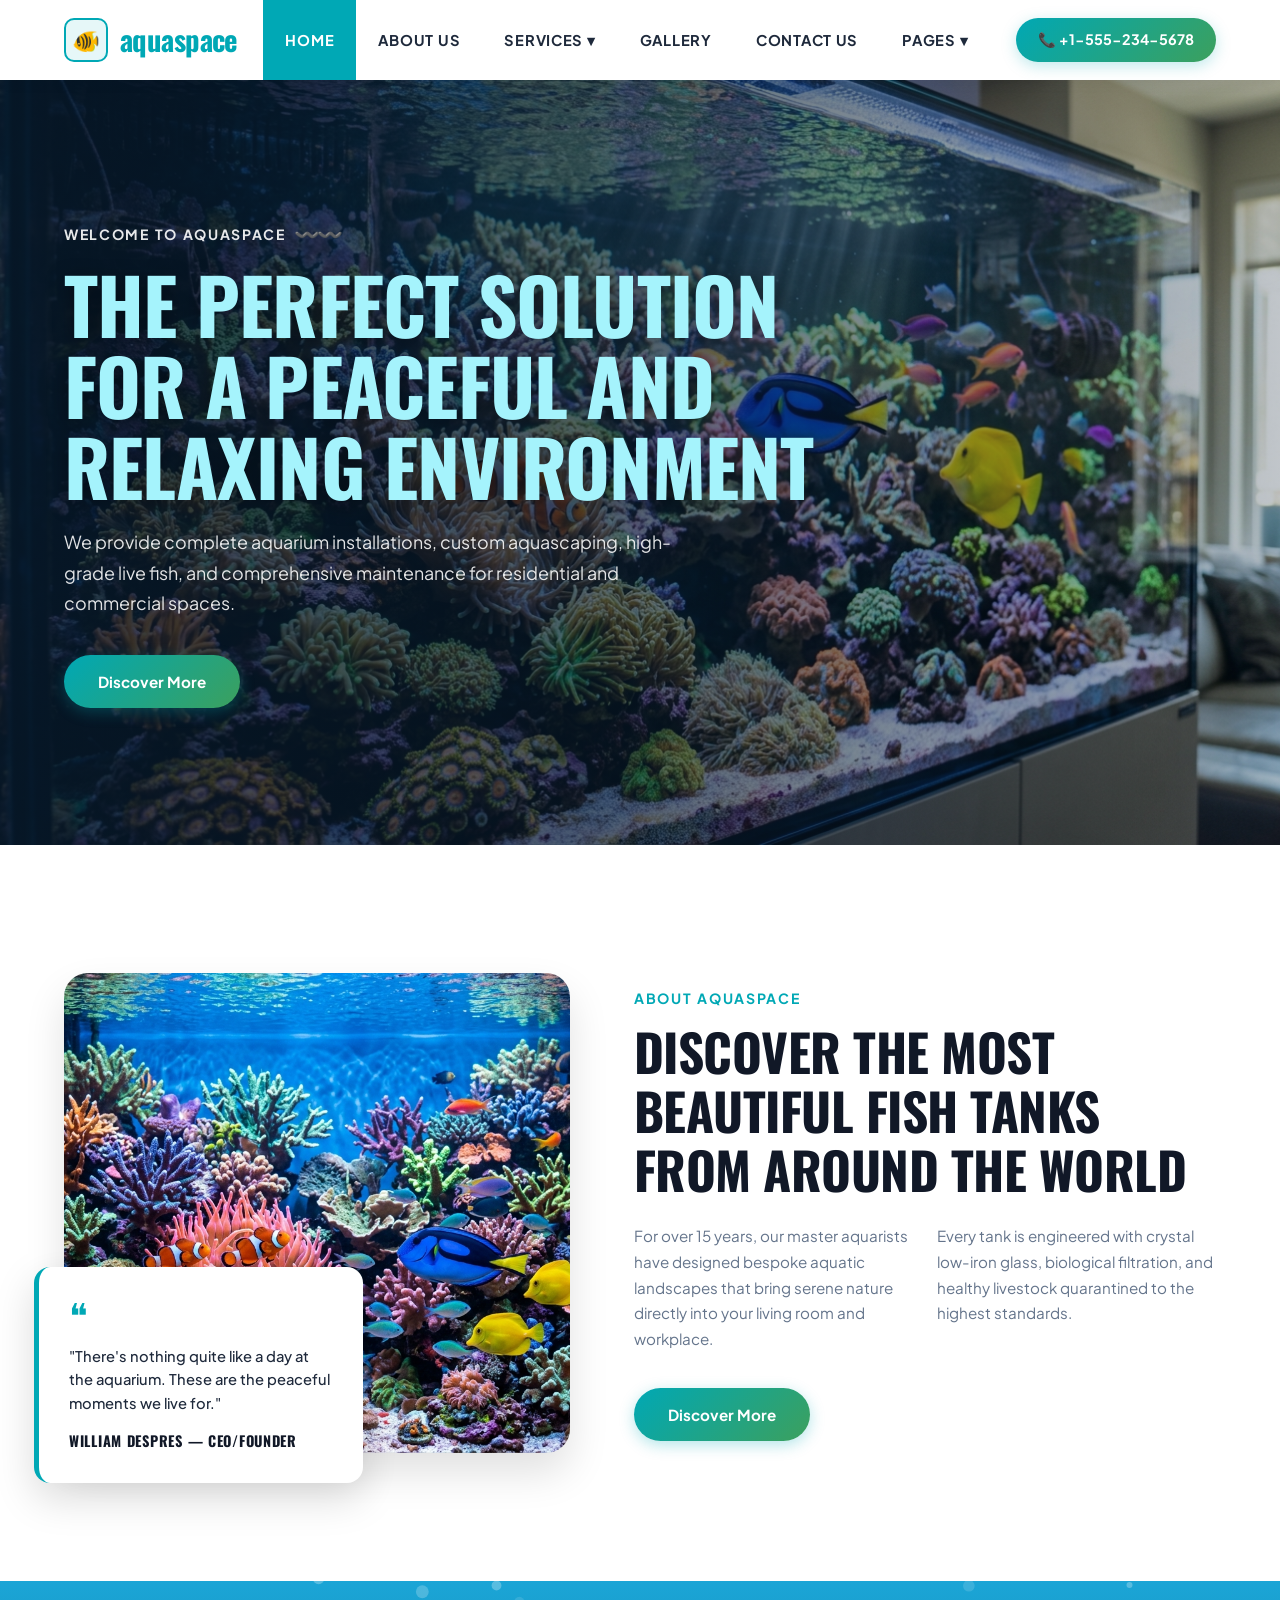
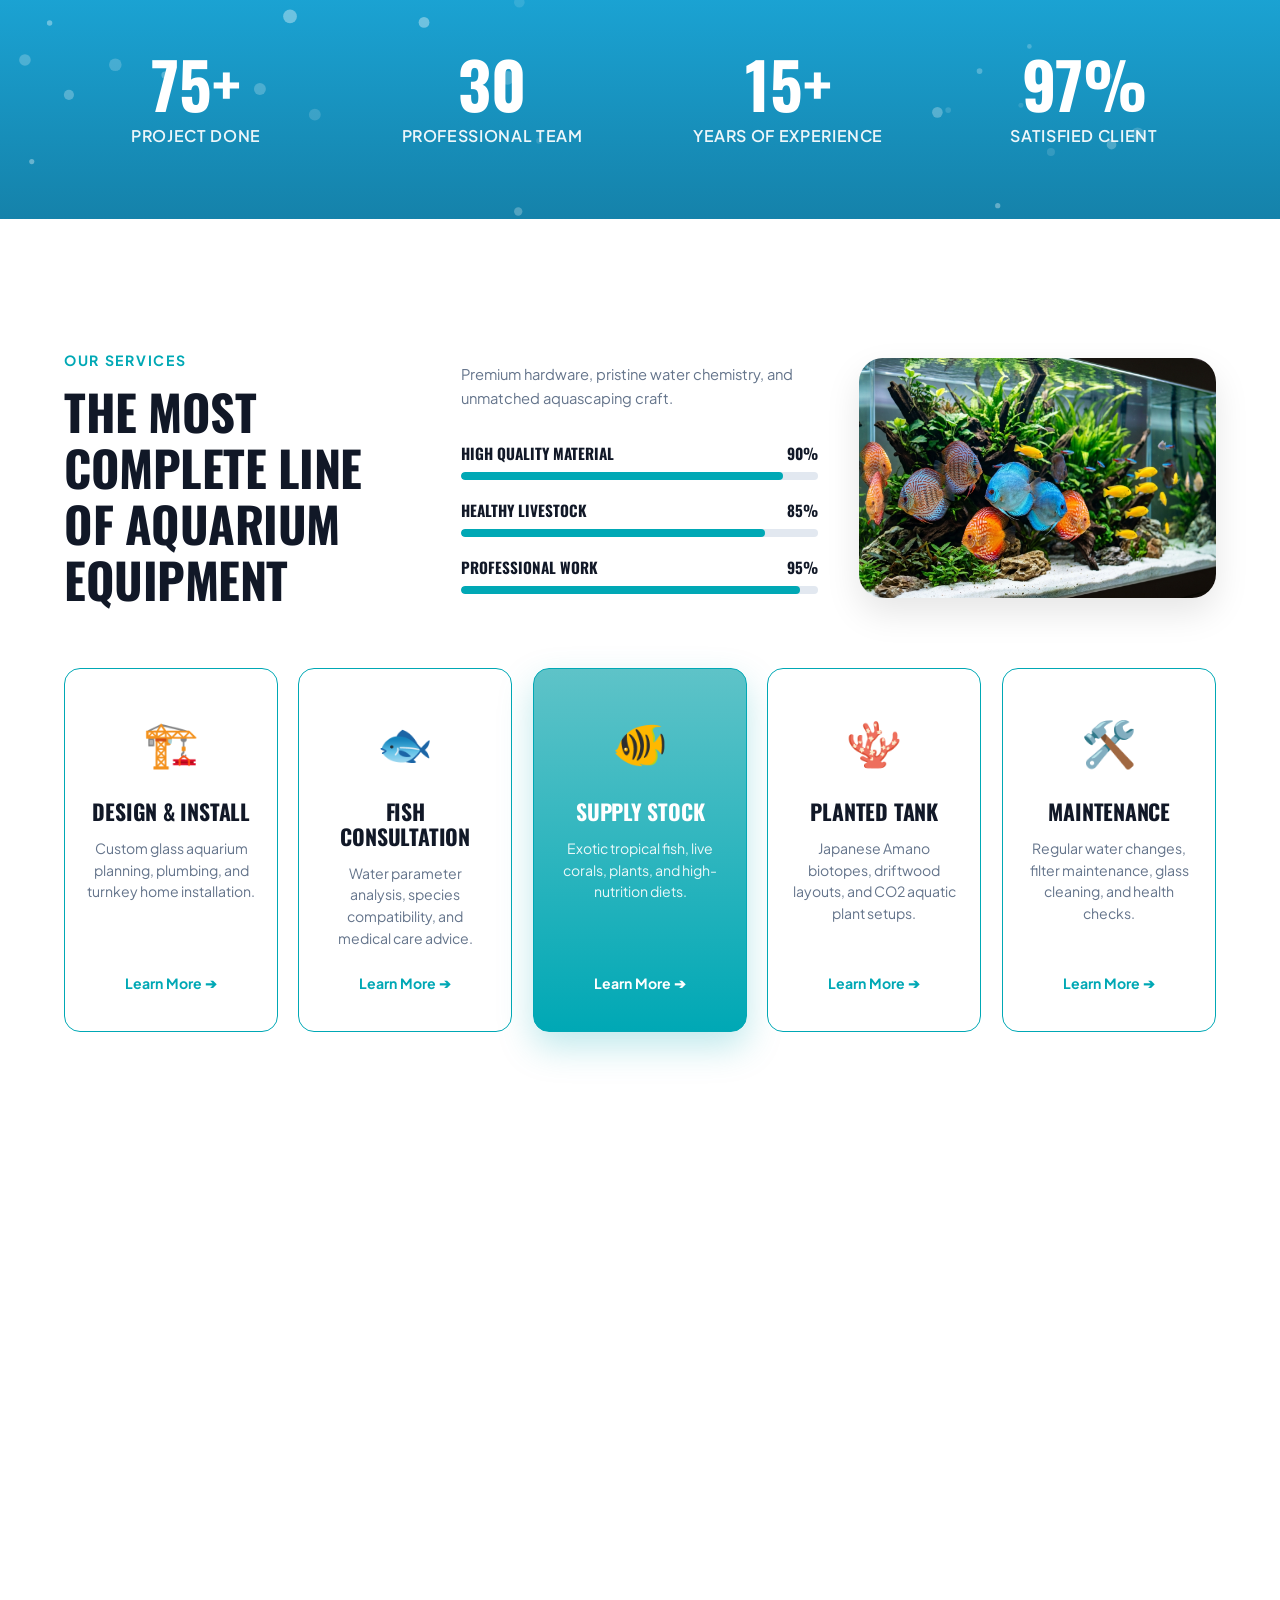
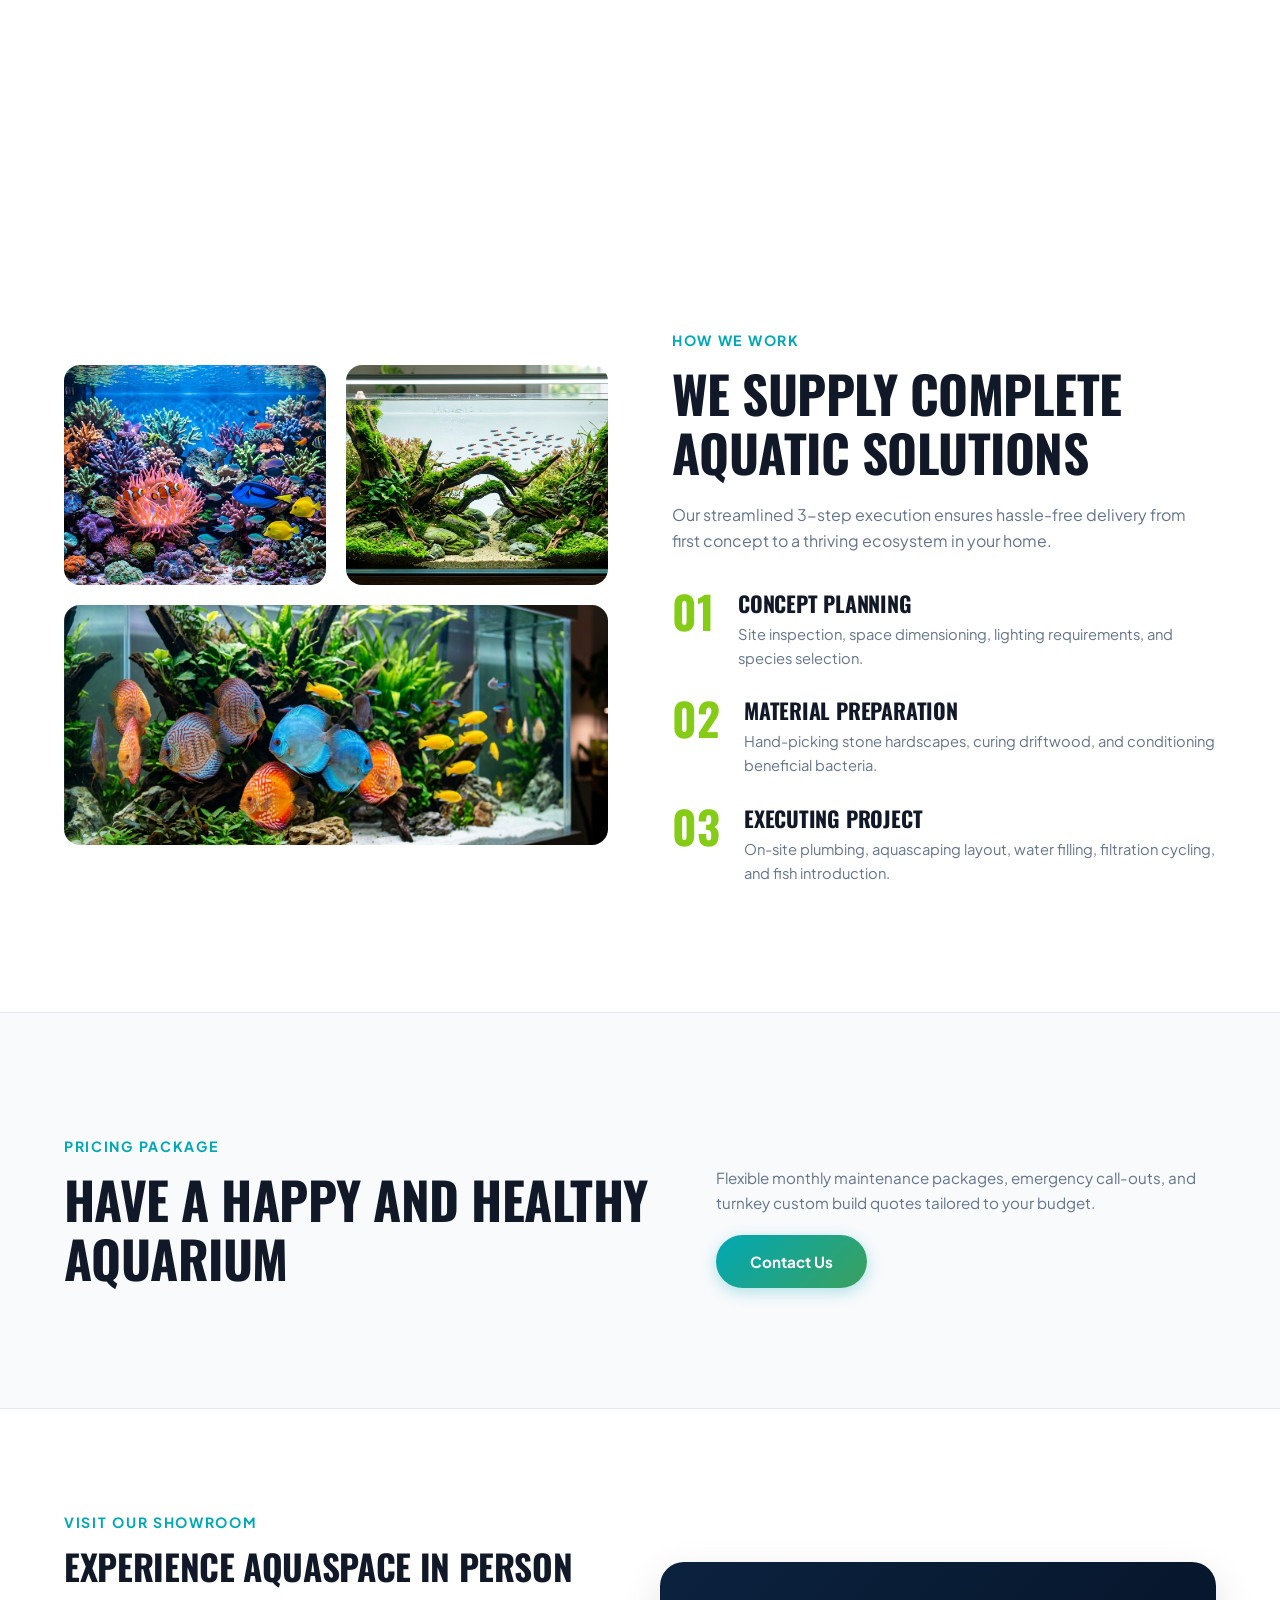
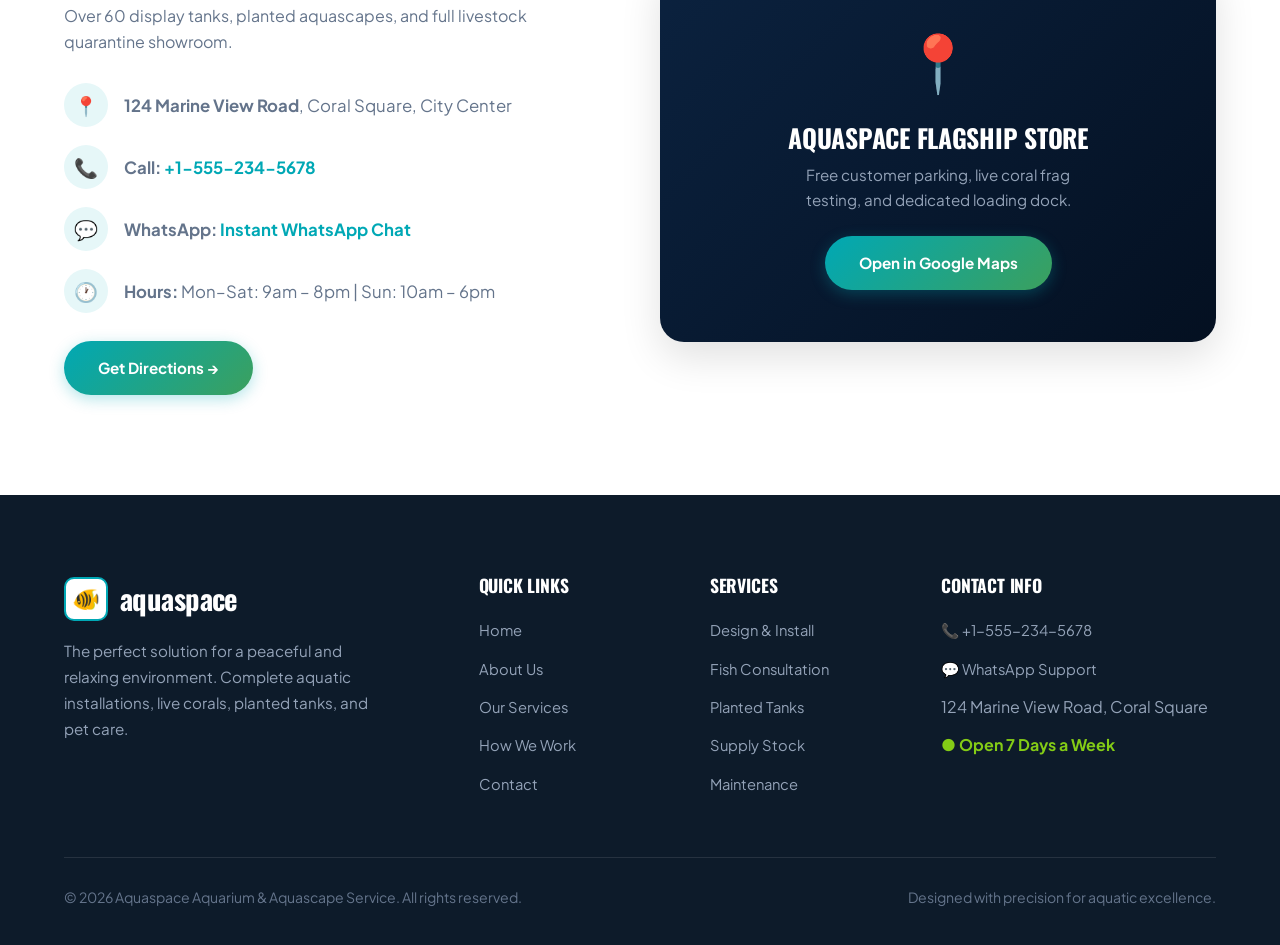
==== index.html @ d53ce9d7 "Initial commit: Aquaspace aquarium & pet shop landing website" ====
<!DOCTYPE html>
<html lang="en">
<head>
  <meta charset="UTF-8" />
  <meta name="viewport" content="width=device-width, initial-scale=1.0, maximum-scale=1.0, user-scalable=no" />
  <title>Aquaspace — Fish Aquarium & Aquascape Service</title>
  <meta name="description" content="The perfect solution for a peaceful and relaxing environment. Complete aquatic solutions, custom aquascaping, and maintenance." />
  <meta name="theme-color" content="#00a8b5" />

  <!-- Google Fonts: Oswald (Headlines) + Plus Jakarta Sans (Body) -->
  <link rel="preconnect" href="https://fonts.googleapis.com" />
  <link rel="preconnect" href="https://fonts.gstatic.com" crossorigin />
  <link href="https://fonts.googleapis.com/css2?family=Oswald:wght@400;500;600;700&family=Plus+Jakarta+Sans:wght@400;500;600;700&display=swap" rel="stylesheet" />

  <style>
    /* ==========================================================================
       1. GLOBAL RESET & AQUASPACE THEMEFOREST DESIGN SYSTEM
       ========================================================================== */
    *, *::before, *::after {
      box-sizing: border-box;
      margin: 0;
      padding: 0;
    }

    :root {
      --primary-cyan: #00a8b5;
      --primary-cyan-hover: #008f9b;
      --gradient-btn: linear-gradient(135deg, #00a8b5 0%, #3ca05d 100%);
      --gradient-btn-hover: linear-gradient(135deg, #008f9b 0%, #328c4e 100%);
      --topo-green: #1da07f;
      --topo-dark: #12755c;
      --wave-blue: #23a0d6;

      --text-dark: #1e293b;
      --text-heading: #111827;
      --text-gray: #64748b;
      --text-light: #94a3b8;
      --bg-light: #f8fafc;
      --bg-white: #ffffff;
      --border-color: #e2e8f0;

      --font-headline: 'Oswald', sans-serif;
      --font-body: 'Plus Jakarta Sans', sans-serif;

      --gutter: clamp(20px, 5vw, 80px);
      --radius-sm: 8px;
      --radius-md: 16px;
      --radius-lg: 24px;
      --radius-full: 9999px;
    }

    html {
      scroll-behavior: smooth;
      font-size: 16px;
      background-color: var(--bg-white);
    }

    body {
      font-family: var(--font-body);
      background-color: var(--bg-white);
      color: var(--text-gray);
      overflow-x: hidden;
      line-height: 1.65;
      -webkit-font-smoothing: antialiased;
    }

    h1, h2, h3, h4, h5, h6 {
      font-family: var(--font-headline);
      color: var(--text-heading);
      text-transform: uppercase;
      letter-spacing: -0.01em;
      line-height: 1.15;
    }

    a {
      color: inherit;
      text-decoration: none;
    }

    img {
      max-width: 100%;
      height: auto;
      display: block;
    }

    /* Gradient Buttons with Shimmer Hover */
    .btn-gradient {
      display: inline-flex;
      align-items: center;
      justify-content: center;
      gap: 10px;
      padding: 14px 34px;
      border-radius: var(--radius-full);
      background: var(--gradient-btn);
      color: #ffffff !important;
      font-family: var(--font-body);
      font-size: 0.95rem;
      font-weight: 700;
      border: none;
      cursor: pointer;
      position: relative;
      overflow: hidden;
      box-shadow: 0 4px 15px rgba(0, 168, 181, 0.3);
      transition: all 0.35s cubic-bezier(0.16, 1, 0.3, 1);
    }

    .btn-gradient::before {
      content: '';
      position: absolute;
      top: 0;
      left: -100%;
      width: 100%;
      height: 100%;
      background: linear-gradient(90deg, transparent, rgba(255, 255, 255, 0.25), transparent);
      transition: left 0.6s ease;
    }

    .btn-gradient:hover::before {
      left: 100%;
    }

    .btn-gradient:hover {
      background: var(--gradient-btn-hover);
      transform: translateY(-3px) scale(1.02);
      box-shadow: 0 8px 25px rgba(0, 168, 181, 0.5);
    }

    .btn-outline-white {
      display: inline-flex;
      align-items: center;
      gap: 10px;
      padding: 13px 32px;
      border-radius: var(--radius-full);
      background: transparent;
      border: 2px solid #ffffff;
      color: #ffffff !important;
      font-weight: 700;
      font-size: 0.95rem;
      transition: all 0.3s ease;
    }

    .btn-outline-white:hover {
      background: #ffffff;
      color: var(--topo-dark) !important;
      transform: translateY(-2px);
      box-shadow: 0 8px 20px rgba(0, 0, 0, 0.15);
    }

    /* Sub-taglines */
    .sub-tagline {
      display: inline-flex;
      align-items: center;
      gap: 8px;
      font-family: var(--font-body);
      font-size: 0.88rem;
      font-weight: 700;
      text-transform: uppercase;
      letter-spacing: 0.12em;
      color: var(--primary-cyan);
      margin-bottom: 12px;
    }

    .sub-tagline.white {
      color: rgba(255, 255, 255, 0.9);
    }

    /* ==========================================================================
       2. SCROLL ANIMATION SYSTEM (DYNAMIC FLOW & REVEAL EFFECTS)
       ========================================================================== */
    .reveal {
      opacity: 0;
      transform: translateY(45px);
      transition: opacity 0.85s cubic-bezier(0.16, 1, 0.3, 1), transform 0.85s cubic-bezier(0.16, 1, 0.3, 1);
      will-change: opacity, transform;
    }

    .reveal.active {
      opacity: 1;
      transform: translateY(0);
    }

    .reveal-left {
      opacity: 0;
      transform: translateX(-50px);
      transition: opacity 0.85s cubic-bezier(0.16, 1, 0.3, 1), transform 0.85s cubic-bezier(0.16, 1, 0.3, 1);
      will-change: opacity, transform;
    }

    .reveal-left.active {
      opacity: 1;
      transform: translateX(0);
    }

    .reveal-right {
      opacity: 0;
      transform: translateX(50px);
      transition: opacity 0.85s cubic-bezier(0.16, 1, 0.3, 1), transform 0.85s cubic-bezier(0.16, 1, 0.3, 1);
      will-change: opacity, transform;
    }

    .reveal-right.active {
      opacity: 1;
      transform: translateX(0);
    }

    .reveal-scale {
      opacity: 0;
      transform: scale(0.92);
      transition: opacity 0.85s cubic-bezier(0.16, 1, 0.3, 1), transform 0.85s cubic-bezier(0.16, 1, 0.3, 1);
      will-change: opacity, transform;
    }

    .reveal-scale.active {
      opacity: 1;
      transform: scale(1);
    }

    /* Stagger Delays */
    .delay-1 { transition-delay: 0.1s; }
    .delay-2 { transition-delay: 0.2s; }
    .delay-3 { transition-delay: 0.3s; }
    .delay-4 { transition-delay: 0.4s; }
    .delay-5 { transition-delay: 0.5s; }

    /* Floating micro animations */
    @keyframes floatCard {
      0% { transform: translateY(0); }
      50% { transform: translateY(-8px); }
      100% { transform: translateY(0); }
    }

    .float-anim {
      animation: floatCard 5s ease-in-out infinite;
    }

    /* ==========================================================================
       3. TOP NAVBAR (CLEAN WHITE WITH CYAN ACTIVE TAB + SCROLL SHADOW)
       ========================================================================== */
    .site-header {
      position: sticky;
      top: 0;
      left: 0;
      right: 0;
      z-index: 1000;
      background: rgba(255, 255, 255, 0.98);
      backdrop-filter: blur(15px);
      box-shadow: 0 2px 15px rgba(0, 0, 0, 0.05);
      transition: all 0.3s ease;
    }

    .site-header.scrolled {
      box-shadow: 0 4px 25px rgba(0, 0, 0, 0.1);
      height: 72px;
    }

    .nav-container {
      max-width: 1400px;
      margin: 0 auto;
      padding: 0 var(--gutter);
      display: flex;
      align-items: center;
      justify-content: space-between;
      height: 80px;
      transition: height 0.3s ease;
    }

    .site-header.scrolled .nav-container {
      height: 72px;
    }

    .brand-logo {
      display: flex;
      align-items: center;
      gap: 12px;
    }

    .brand-logo-icon {
      width: 44px;
      height: 44px;
      border-radius: 10px;
      background: #e6f7f8;
      border: 2px solid var(--primary-cyan);
      display: flex;
      align-items: center;
      justify-content: center;
      font-size: 1.4rem;
      color: var(--primary-cyan);
      transition: transform 0.3s ease;
    }

    .brand-logo:hover .brand-logo-icon {
      transform: rotate(10deg) scale(1.05);
    }

    .brand-logo-text {
      font-family: var(--font-headline);
      font-size: 1.8rem;
      font-weight: 700;
      color: var(--primary-cyan);
      letter-spacing: -0.02em;
      text-transform: lowercase;
    }

    .main-nav {
      display: flex;
      align-items: center;
      height: 100%;
      list-style: none;
    }

    .main-nav li {
      height: 100%;
      display: flex;
      align-items: center;
    }

    .main-nav a {
      height: 100%;
      display: flex;
      align-items: center;
      padding: 0 22px;
      font-size: 0.92rem;
      font-weight: 700;
      text-transform: uppercase;
      letter-spacing: 0.05em;
      color: var(--text-dark);
      transition: color 0.25s, background 0.25s;
      position: relative;
    }

    .main-nav a:hover {
      color: var(--primary-cyan);
    }

    .main-nav a.active {
      background: var(--primary-cyan);
      color: #ffffff !important;
    }

    .header-phone-btn {
      display: inline-flex;
      align-items: center;
      gap: 8px;
      padding: 10px 22px;
      border-radius: var(--radius-full);
      background: var(--gradient-btn);
      color: #ffffff !important;
      font-weight: 700;
      font-size: 0.9rem;
      box-shadow: 0 4px 15px rgba(0, 168, 181, 0.25);
      transition: all 0.25s ease;
    }

    .header-phone-btn:hover {
      transform: translateY(-2px);
      box-shadow: 0 6px 20px rgba(0, 168, 181, 0.4);
    }

    /* ==========================================================================
       4. HERO SECTION (CLOWNFISH & CORAL BACKGROUND + DYNAMIC HERO ANIMATION)
       ========================================================================== */
    .hero-banner {
      position: relative;
      min-height: 85vh;
      display: flex;
      align-items: center;
      background: url('images/hero-marine.jpg') center center / cover no-repeat;
      padding: 100px var(--gutter);
      overflow: hidden;
    }

    .hero-overlay {
      position: absolute;
      inset: 0;
      background: linear-gradient(90deg, rgba(7, 26, 44, 0.84) 0%, rgba(7, 26, 44, 0.65) 50%, rgba(7, 26, 44, 0.25) 100%);
      pointer-events: none;
    }

    .hero-content {
      position: relative;
      z-index: 10;
      max-width: 780px;
    }

    .hero-wave-icon {
      font-size: 1.3rem;
      letter-spacing: -3px;
      color: var(--primary-cyan);
      display: inline-block;
      animation: waveFloat 2.5s ease-in-out infinite alternate;
    }

    @keyframes waveFloat {
      0% { transform: translateX(0); }
      100% { transform: translateX(6px); }
    }

    .hero-title {
      font-size: clamp(3rem, 6vw, 5.2rem);
      font-weight: 700;
      color: #a5f3fc;
      line-height: 1.05;
      margin-bottom: 22px;
      text-shadow: 0 4px 20px rgba(0, 0, 0, 0.4);
    }

    .hero-description {
      font-size: clamp(1.05rem, 1.4vw, 1.2rem);
      color: rgba(255, 255, 255, 0.88);
      line-height: 1.7;
      margin-bottom: 36px;
      max-width: 620px;
    }

    /* ==========================================================================
       5. ABOUT SECTION (ROUNDED TANK + OVERLAPPING QUOTE CARD)
       ========================================================================== */
    .about-section {
      padding: clamp(80px, 10vw, 130px) var(--gutter);
      background: #ffffff;
      overflow: hidden;
    }

    .about-grid {
      max-width: 1320px;
      margin: 0 auto;
      display: grid;
      grid-template-columns: 1fr 1.15fr;
      gap: 64px;
      align-items: center;
    }

    .about-image-wrap {
      position: relative;
    }

    .about-main-img {
      width: 100%;
      height: 480px;
      object-fit: cover;
      border-radius: var(--radius-lg);
      box-shadow: 0 20px 40px rgba(0, 0, 0, 0.12);
      transition: transform 0.5s ease;
    }

    .about-main-img:hover {
      transform: scale(1.02);
    }

    .quote-overlay-card {
      position: absolute;
      bottom: -30px;
      left: -30px;
      width: 65%;
      background: #ffffff;
      border-radius: var(--radius-md);
      padding: 30px;
      box-shadow: 0 15px 40px rgba(0, 0, 0, 0.15);
      border-left: 5px solid var(--primary-cyan);
    }

    .quote-icon {
      font-size: 2.2rem;
      color: var(--primary-cyan);
      line-height: 1;
      margin-bottom: 12px;
    }

    .quote-text {
      font-size: 0.92rem;
      color: var(--text-dark);
      line-height: 1.6;
      font-weight: 500;
      margin-bottom: 14px;
    }

    .quote-author {
      font-family: var(--font-headline);
      font-size: 0.9rem;
      font-weight: 700;
      color: var(--text-heading);
      letter-spacing: 0.05em;
    }

    .about-text-wrap h2 {
      font-size: clamp(2.2rem, 4vw, 3.4rem);
      margin-bottom: 24px;
    }

    .about-cols-text {
      display: grid;
      grid-template-columns: 1fr 1fr;
      gap: 24px;
      margin-bottom: 36px;
      font-size: 0.95rem;
      color: var(--text-gray);
      line-height: 1.7;
    }

    /* ==========================================================================
       6. COUNTER RIBBON (WAVY OCEAN RIBBON + FLOATING BUBBLES CANVAS)
       ========================================================================== */
    .counters-ribbon {
      position: relative;
      background: linear-gradient(180deg, #1ba5d6 0%, #1582aa 100%);
      color: #ffffff;
      padding: 70px var(--gutter);
      overflow: hidden;
    }

    #bubbleCanvas {
      position: absolute;
      top: 0;
      left: 0;
      width: 100%;
      height: 100%;
      pointer-events: none;
      z-index: 1;
    }

    .counters-inner {
      max-width: 1320px;
      margin: 0 auto;
      display: grid;
      grid-template-columns: repeat(4, 1fr);
      gap: 32px;
      text-align: center;
      position: relative;
      z-index: 2;
    }

    .counter-num {
      font-family: var(--font-headline);
      font-size: clamp(3rem, 5vw, 4.5rem);
      font-weight: 700;
      line-height: 1;
      margin-bottom: 8px;
    }

    .counter-label {
      font-size: 1rem;
      font-weight: 600;
      opacity: 0.92;
      text-transform: uppercase;
      letter-spacing: 0.04em;
    }

    /* ==========================================================================
       7. OUR SERVICES & DYNAMIC ANIMATED PROGRESS BARS
       ========================================================================== */
    .services-section {
      padding: clamp(80px, 10vw, 130px) var(--gutter);
      background: #ffffff;
    }

    .services-container {
      max-width: 1320px;
      margin: 0 auto;
    }

    .services-top-row {
      display: grid;
      grid-template-columns: 1fr 1fr 1fr;
      gap: 40px;
      align-items: center;
      margin-bottom: 60px;
    }

    .services-top-row h2 {
      font-size: clamp(2.2rem, 3.8vw, 3.4rem);
    }

    .skills-block {
      display: flex;
      flex-direction: column;
      gap: 18px;
    }

    .skill-label-row {
      display: flex;
      justify-content: space-between;
      font-family: var(--font-headline);
      font-size: 0.95rem;
      font-weight: 700;
      color: var(--text-heading);
      margin-bottom: 6px;
    }

    .skill-bar-track {
      width: 100%;
      height: 8px;
      background: #e2e8f0;
      border-radius: var(--radius-full);
      overflow: hidden;
    }

    .skill-bar-fill {
      height: 100%;
      width: 0%;
      background: var(--primary-cyan);
      border-radius: var(--radius-full);
      transition: width 1.4s cubic-bezier(0.16, 1, 0.3, 1);
    }

    .services-thumb-img {
      border-radius: var(--radius-lg);
      width: 100%;
      height: 240px;
      object-fit: cover;
      box-shadow: 0 15px 35px rgba(0, 0, 0, 0.1);
      transition: transform 0.4s ease;
    }

    .services-thumb-img:hover {
      transform: scale(1.03);
    }

    /* 5 Outlined Service Cards */
    .services-cards-grid {
      display: grid;
      grid-template-columns: repeat(5, 1fr);
      gap: 20px;
    }

    .service-card {
      border: 1.5px solid var(--primary-cyan);
      border-radius: var(--radius-md);
      padding: 36px 22px;
      display: flex;
      flex-direction: column;
      align-items: center;
      text-align: center;
      background: #ffffff;
      transition: all 0.35s cubic-bezier(0.16, 1, 0.3, 1);
    }

    .service-card:hover {
      transform: translateY(-10px);
      box-shadow: 0 20px 40px rgba(0, 168, 181, 0.22);
    }

    /* Highlighted Middle Card from Template */
    .service-card.highlighted {
      background: linear-gradient(180deg, #5ec3c8 0%, #00a8b5 100%);
      color: #ffffff;
      border-color: #00a8b5;
      box-shadow: 0 15px 35px rgba(0, 168, 181, 0.25);
    }

    .service-card.highlighted h4 {
      color: #ffffff;
    }

    .service-card.highlighted p {
      color: rgba(255, 255, 255, 0.9);
    }

    .service-card.highlighted .service-link {
      color: #ffffff;
    }

    .service-icon-box {
      font-size: 2.8rem;
      color: var(--primary-cyan);
      margin-bottom: 20px;
      transition: transform 0.3s ease;
    }

    .service-card:hover .service-icon-box {
      transform: scale(1.15) rotate(5deg);
    }

    .service-card.highlighted .service-icon-box {
      color: #ffffff;
    }

    .service-card h4 {
      font-size: 1.35rem;
      margin-bottom: 14px;
    }

    .service-card p {
      font-size: 0.88rem;
      color: var(--text-gray);
      line-height: 1.55;
      margin-bottom: 22px;
      flex: 1;
    }

    .service-link {
      font-size: 0.88rem;
      font-weight: 700;
      color: var(--primary-cyan);
      display: inline-flex;
      align-items: center;
      gap: 6px;
      margin-top: auto;
      transition: gap 0.2s;
    }

    .service-link:hover {
      gap: 10px;
    }

    /* ==========================================================================
       8. TOPOGRAPHIC EXPERTS BANNER ("BUILDING THE AQUASCAPE CULTURE")
       ========================================================================== */
    .topo-banner-section {
      display: grid;
      grid-template-columns: 1fr 1fr;
      min-height: 540px;
      overflow: hidden;
    }

    .topo-left-panel {
      background: var(--topo-green);
      background-image: radial-gradient(rgba(255, 255, 255, 0.15) 1px, transparent 0);
      background-size: 20px 20px;
      padding: clamp(60px, 8vw, 100px) var(--gutter);
      color: #ffffff;
      display: flex;
      flex-direction: column;
      justify-content: center;
    }

    .topo-left-panel h2 {
      font-size: clamp(2.4rem, 4.5vw, 4rem);
      color: #ffffff;
      margin-bottom: 20px;
    }

    .topo-left-panel p {
      font-size: 1.05rem;
      color: rgba(255, 255, 255, 0.9);
      margin-bottom: 30px;
      max-width: 540px;
    }

    .topo-checklist {
      display: grid;
      grid-template-columns: 1fr 1fr;
      gap: 16px;
      margin-bottom: 36px;
    }

    .check-item {
      display: flex;
      align-items: center;
      gap: 10px;
      font-weight: 600;
      font-size: 0.95rem;
      color: #ffffff;
    }

    .check-icon {
      font-size: 1.1rem;
      color: #ffffff;
    }

    .topo-right-image {
      background: url('images/about-aquascape.jpg') center center / cover no-repeat;
      min-height: 400px;
      transition: transform 0.6s ease;
    }

    .topo-banner-section:hover .topo-right-image {
      transform: scale(1.03);
    }

    /* ==========================================================================
       9. HOW WE WORK (3-IMAGE COLLAGE + NUMBERED STEPS)
       ========================================================================== */
    .how-we-work-section {
      padding: clamp(80px, 10vw, 130px) var(--gutter);
      background: #ffffff;
      overflow: hidden;
    }

    .how-we-work-grid {
      max-width: 1320px;
      margin: 0 auto;
      display: grid;
      grid-template-columns: 1fr 1fr;
      gap: 64px;
      align-items: center;
    }

    .collage-grid {
      display: grid;
      grid-template-columns: 1fr 1fr;
      gap: 20px;
    }

    .collage-img-1 {
      height: 220px;
      border-radius: var(--radius-md);
      object-fit: cover;
      width: 100%;
      transition: transform 0.4s ease;
    }

    .collage-img-2 {
      height: 220px;
      border-radius: var(--radius-md);
      object-fit: cover;
      width: 100%;
      transition: transform 0.4s ease;
    }

    .collage-img-3 {
      grid-column: span 2;
      height: 240px;
      border-radius: var(--radius-md);
      object-fit: cover;
      width: 100%;
      transition: transform 0.4s ease;
    }

    .collage-grid img:hover {
      transform: scale(1.03);
    }

    .how-we-work-content h2 {
      font-size: clamp(2.2rem, 4vw, 3.4rem);
      margin-bottom: 20px;
    }

    .how-we-work-content p {
      margin-bottom: 36px;
      font-size: 1rem;
      color: var(--text-gray);
    }

    .steps-list {
      display: flex;
      flex-direction: column;
      gap: 28px;
    }

    .step-row {
      display: flex;
      align-items: flex-start;
      gap: 24px;
      transition: transform 0.3s ease;
    }

    .step-row:hover {
      transform: translateX(8px);
    }

    .step-number {
      font-family: var(--font-headline);
      font-size: 2.8rem;
      font-weight: 700;
      color: #84cc16; /* Aquaspace lime accent */
      line-height: 0.9;
    }

    .step-text h4 {
      font-size: 1.35rem;
      margin-bottom: 6px;
    }

    .step-text p {
      font-size: 0.92rem;
      color: var(--text-gray);
      margin-bottom: 0;
    }

    /* ==========================================================================
       10. PRICING & CALL TO ACTION
       ========================================================================== */
    .pricing-cta-section {
      background: var(--bg-light);
      padding: clamp(80px, 10vw, 120px) var(--gutter);
      border-top: 1px solid var(--border-color);
    }

    .pricing-header-row {
      max-width: 1320px;
      margin: 0 auto;
      display: flex;
      justify-content: space-between;
      align-items: flex-end;
    }

    .pricing-header-row h2 {
      font-size: clamp(2.2rem, 4vw, 3.4rem);
    }

    .pricing-header-right {
      max-width: 500px;
      display: flex;
      flex-direction: column;
      align-items: flex-start;
      gap: 20px;
    }

    /* ==========================================================================
       11. SHOWROOM LOCATION & CONTACT HUB
       ========================================================================== */
    .location-section {
      padding: clamp(60px, 8vw, 100px) var(--gutter);
      background: #ffffff;
      border-top: 1px solid var(--border-color);
    }

    .location-box-grid {
      max-width: 1320px;
      margin: 0 auto;
      display: grid;
      grid-template-columns: 1fr 1fr;
      gap: 40px;
      align-items: center;
    }

    .location-details {
      padding-right: 20px;
    }

    .location-details h3 {
      font-size: 2.2rem;
      margin-bottom: 16px;
    }

    .contact-item-line {
      display: flex;
      align-items: center;
      gap: 16px;
      margin-bottom: 18px;
      font-size: 1.05rem;
    }

    .contact-item-line .icon {
      width: 44px;
      height: 44px;
      border-radius: 50%;
      background: #e6f7f8;
      color: var(--primary-cyan);
      display: flex;
      align-items: center;
      justify-content: center;
      font-size: 1.2rem;
      flex-shrink: 0;
      transition: transform 0.25s ease;
    }

    .contact-item-line:hover .icon {
      transform: scale(1.1);
    }

    .map-embed-card {
      height: 380px;
      border-radius: var(--radius-lg);
      background: linear-gradient(135deg, #0b223f, #041021);
      color: #ffffff;
      display: flex;
      flex-direction: column;
      align-items: center;
      justify-content: center;
      padding: 40px;
      text-align: center;
      box-shadow: 0 15px 40px rgba(0, 0, 0, 0.12);
      transition: transform 0.4s ease;
    }

    .map-embed-card:hover {
      transform: translateY(-6px);
    }

    .map-embed-card .pin {
      font-size: 3.5rem;
      margin-bottom: 16px;
      animation: pinBounce 2s infinite alternate;
    }

    @keyframes pinBounce {
      0% { transform: translateY(0); }
      100% { transform: translateY(-8px); }
    }

    /* Scroll To Top Button */
    .scroll-top-btn {
      position: fixed;
      bottom: 24px;
      right: 24px;
      width: 46px;
      height: 46px;
      border-radius: 50%;
      background: var(--gradient-btn);
      color: #ffffff;
      border: none;
      cursor: pointer;
      display: flex;
      align-items: center;
      justify-content: center;
      font-size: 1.2rem;
      box-shadow: 0 4px 15px rgba(0, 168, 181, 0.4);
      opacity: 0;
      visibility: hidden;
      transform: translateY(20px);
      transition: all 0.3s ease;
      z-index: 999;
    }

    .scroll-top-btn.visible {
      opacity: 1;
      visibility: visible;
      transform: translateY(0);
    }

    .scroll-top-btn:hover {
      transform: translateY(-4px);
    }

    /* ==========================================================================
       12. FOOTER
       ========================================================================== */
    .site-footer {
      background: #0d1b2a;
      color: #ffffff;
      padding: 80px var(--gutter) 36px;
    }

    .footer-grid {
      max-width: 1320px;
      margin: 0 auto 60px;
      display: grid;
      grid-template-columns: 2fr 1fr 1fr 1.5fr;
      gap: 48px;
    }

    .footer-brand .brand-logo-text {
      color: #ffffff;
    }

    .footer-brand p {
      color: #94a3b8;
      font-size: 0.95rem;
      line-height: 1.7;
      margin-top: 16px;
      max-width: 320px;
    }

    .footer-col h5 {
      color: #ffffff;
      font-size: 1.1rem;
      margin-bottom: 22px;
    }

    .footer-col ul {
      list-style: none;
      display: flex;
      flex-direction: column;
      gap: 12px;
    }

    .footer-col a {
      color: #94a3b8;
      font-size: 0.92rem;
      transition: color 0.2s;
    }

    .footer-col a:hover {
      color: var(--primary-cyan);
    }

    .footer-bottom-bar {
      max-width: 1320px;
      margin: 0 auto;
      border-top: 1px solid rgba(255, 255, 255, 0.1);
      padding-top: 28px;
      display: flex;
      align-items: center;
      justify-content: space-between;
      font-size: 0.88rem;
      color: #64748b;
    }

    /* ==========================================================================
       13. RESPONSIVE BREAKPOINTS
       ========================================================================== */
    @media (max-width: 1024px) {
      .services-top-row {
        grid-template-columns: 1fr;
      }
      .services-cards-grid {
        grid-template-columns: repeat(3, 1fr);
      }
      .topo-banner-section {
        grid-template-columns: 1fr;
      }
      .how-we-work-grid {
        grid-template-columns: 1fr;
      }
      .counters-inner {
        grid-template-columns: repeat(2, 1fr);
      }
      .about-grid {
        grid-template-columns: 1fr;
      }
      .quote-overlay-card {
        position: relative;
        bottom: 0;
        left: 0;
        width: 100%;
        margin-top: 20px;
      }
      .pricing-header-row {
        flex-direction: column;
        align-items: flex-start;
        gap: 20px;
      }
      .location-box-grid {
        grid-template-columns: 1fr;
      }
      .footer-grid {
        grid-template-columns: 1fr 1fr;
      }
    }

    @media (max-width: 768px) {
      .main-nav {
        display: none;
      }
      .services-cards-grid {
        grid-template-columns: 1fr;
      }
      .counters-inner {
        grid-template-columns: 1fr;
      }
      .about-cols-text {
        grid-template-columns: 1fr;
      }
      .topo-checklist {
        grid-template-columns: 1fr;
      }
      .footer-grid {
        grid-template-columns: 1fr;
      }
      .footer-bottom-bar {
        flex-direction: column;
        gap: 12px;
        text-align: center;
      }
    }
  </style>
</head>
<body>

  <!-- ==========================================================================
       1. TOP NAVBAR (AQUASPACE BRANDING + PHONE GRADIENT PILL)
       ========================================================================== -->
  <header class="site-header" id="mainHeader">
    <div class="nav-container">
      <a href="#hero" class="brand-logo">
        <div class="brand-logo-icon">🐠</div>
        <div class="brand-logo-text">aquaspace</div>
      </a>

      <ul class="main-nav">
        <li><a href="#hero" class="active">HOME</a></li>
        <li><a href="#about">ABOUT US</a></li>
        <li><a href="#services">SERVICES ▾</a></li>
        <li><a href="#experts">GALLERY</a></li>
        <li><a href="#location">CONTACT US</a></li>
        <li><a href="#how-we-work">PAGES ▾</a></li>
      </ul>

      <a href="tel:+15552345678" class="header-phone-btn">
        <span>📞 +1-555-234-5678</span>
      </a>
    </div>
  </header>

  <!-- ==========================================================================
       2. HERO SECTION (THE PERFECT SOLUTION FOR A PEACEFUL ENVIRONMENT)
       ========================================================================== -->
  <section class="hero-banner" id="hero">
    <div class="hero-overlay"></div>
    <div class="hero-content reveal active">
      <div class="sub-tagline white">
        Welcome to Aquaspace <span class="hero-wave-icon">〰️〰️</span>
      </div>
      <h1 class="hero-title">
        The Perfect Solution For A Peaceful And Relaxing Environment
      </h1>
      <p class="hero-description">
        We provide complete aquarium installations, custom aquascaping, high-grade live fish, and comprehensive maintenance for residential and commercial spaces.
      </p>
      <a href="#about" class="btn-gradient">
        Discover More
      </a>
    </div>
  </section>

  <!-- ==========================================================================
       3. ABOUT SECTION (ROUNDED TANK + OVERLAPPING QUOTE CARD)
       ========================================================================== -->
  <section class="about-section" id="about">
    <div class="about-grid">
      <div class="about-image-wrap reveal-left">
        <img src="images/hero-aquarium.jpg" alt="Beautiful fish tanks from around the world" class="about-main-img" />
        
        <!-- Overlapping Quote Card from Template -->
        <div class="quote-overlay-card float-anim">
          <div class="quote-icon">❝</div>
          <div class="quote-text">
            "There's nothing quite like a day at the aquarium. These are the peaceful moments we live for."
          </div>
          <div class="quote-author">
            WILLIAM DESPRES — CEO/FOUNDER
          </div>
        </div>
      </div>

      <div class="about-text-wrap reveal-right">
        <div class="sub-tagline">ABOUT AQUASPACE</div>
        <h2>Discover the most beautiful fish tanks from around the world</h2>
        
        <div class="about-cols-text">
          <div>
            For over 15 years, our master aquarists have designed bespoke aquatic landscapes that bring serene nature directly into your living room and workplace.
          </div>
          <div>
            Every tank is engineered with crystal low-iron glass, biological filtration, and healthy livestock quarantined to the highest standards.
          </div>
        </div>

        <a href="#services" class="btn-gradient">
          Discover More
        </a>
      </div>
    </div>
  </section>

  <!-- ==========================================================================
       4. COUNTER RIBBON (WAVY OCEAN RIBBON + DYNAMIC NUMBER COUNTING)
       ========================================================================== -->
  <section class="counters-ribbon" id="counters">
    <canvas id="bubbleCanvas"></canvas>
    <div class="counters-inner">
      <div class="reveal delay-1">
        <div class="counter-num" data-target="75" data-suffix="+">0</div>
        <div class="counter-label">Project Done</div>
      </div>
      <div class="reveal delay-2">
        <div class="counter-num" data-target="30" data-suffix="">0</div>
        <div class="counter-label">Professional Team</div>
      </div>
      <div class="reveal delay-3">
        <div class="counter-num" data-target="15" data-suffix="+">0</div>
        <div class="counter-label">Years of Experience</div>
      </div>
      <div class="reveal delay-4">
        <div class="counter-num" data-target="97" data-suffix="%">0</div>
        <div class="counter-label">Satisfied Client</div>
      </div>
    </div>
  </section>

  <!-- ==========================================================================
       5. OUR SERVICES & DYNAMIC ANIMATED PROGRESS BARS
       ========================================================================== -->
  <section class="services-section" id="services">
    <div class="services-container">
      <div class="services-top-row">
        <div class="reveal-left">
          <div class="sub-tagline">OUR SERVICES</div>
          <h2>The most complete line of aquarium equipment</h2>
        </div>

        <div class="skills-block reveal delay-1">
          <p style="font-size:0.92rem; color:var(--text-gray); margin-bottom:12px;">
            Premium hardware, pristine water chemistry, and unmatched aquascaping craft.
          </p>

          <div>
            <div class="skill-label-row">
              <span>HIGH QUALITY MATERIAL</span>
              <span>90%</span>
            </div>
            <div class="skill-bar-track">
              <div class="skill-bar-fill" data-width="90%"></div>
            </div>
          </div>

          <div>
            <div class="skill-label-row">
              <span>HEALTHY LIVESTOCK</span>
              <span>85%</span>
            </div>
            <div class="skill-bar-track">
              <div class="skill-bar-fill" data-width="85%"></div>
            </div>
          </div>

          <div>
            <div class="skill-label-row">
              <span>PROFESSIONAL WORK</span>
              <span>95%</span>
            </div>
            <div class="skill-bar-track">
              <div class="skill-bar-fill" data-width="95%"></div>
            </div>
          </div>
        </div>

        <div class="reveal-right delay-2">
          <img src="images/behance-hero.jpg" alt="Discus Fish and Aquascape" class="services-thumb-img" />
        </div>
      </div>

      <!-- 5 Service Cards with Stagger Reveal -->
      <div class="services-cards-grid">
        <div class="service-card reveal delay-1">
          <div class="service-icon-box">🏗️</div>
          <h4>Design &amp; Install</h4>
          <p>Custom glass aquarium planning, plumbing, and turnkey home installation.</p>
          <a href="#location" class="service-link">Learn More ➔</a>
        </div>

        <div class="service-card reveal delay-2">
          <div class="service-icon-box">🐟</div>
          <h4>Fish Consultation</h4>
          <p>Water parameter analysis, species compatibility, and medical care advice.</p>
          <a href="#location" class="service-link">Learn More ➔</a>
        </div>

        <!-- Highlighted Card from Template -->
        <div class="service-card highlighted reveal delay-3">
          <div class="service-icon-box">🐠</div>
          <h4>Supply Stock</h4>
          <p>Exotic tropical fish, live corals, plants, and high-nutrition diets.</p>
          <a href="#location" class="service-link">Learn More ➔</a>
        </div>

        <div class="service-card reveal delay-4">
          <div class="service-icon-box">🪸</div>
          <h4>Planted Tank</h4>
          <p>Japanese Amano biotopes, driftwood layouts, and CO2 aquatic plant setups.</p>
          <a href="#location" class="service-link">Learn More ➔</a>
        </div>

        <div class="service-card reveal delay-5">
          <div class="service-icon-box">🛠️</div>
          <h4>Maintenance</h4>
          <p>Regular water changes, filter maintenance, glass cleaning, and health checks.</p>
          <a href="#location" class="service-link">Learn More ➔</a>
        </div>
      </div>
    </div>
  </section>

  <!-- ==========================================================================
       6. TOPOGRAPHIC EXPERTS BANNER ("BUILDING THE AQUASCAPE CULTURE")
       ========================================================================== -->
  <section class="topo-banner-section" id="experts">
    <div class="topo-left-panel reveal-left">
      <div class="sub-tagline white">WE ARE EXPERTS</div>
      <h2>Building the aquascape culture</h2>
      <p>
        We combine natural biology and minimalist Japanese design principles to construct self-sustaining living works of art.
      </p>

      <div class="topo-checklist">
        <div class="check-item"><span class="check-icon">✓</span> <span>Ultra-Clear Optiwhite Glass</span></div>
        <div class="check-item"><span class="check-icon">✓</span> <span>Custom Hardscape Woods</span></div>
        <div class="check-item"><span class="check-icon">✓</span> <span>Automated CO2 &amp; Lighting</span></div>
        <div class="check-item"><span class="check-icon">✓</span> <span>Certified Biologists On-Site</span></div>
      </div>

      <div>
        <a href="#how-we-work" class="btn-outline-white">
          Discover More
        </a>
      </div>
    </div>

    <div class="topo-right-image reveal-right"></div>
  </section>

  <!-- ==========================================================================
       7. HOW WE WORK (3-IMAGE COLLAGE + NUMBERED STEPS)
       ========================================================================== -->
  <section class="how-we-work-section" id="how-we-work">
    <div class="how-we-work-grid">
      <!-- 3-Image Collage with Scale Reveal -->
      <div class="collage-grid reveal-scale">
        <img src="images/offer-fish.jpg" alt="Aquarium corals" class="collage-img-1" />
        <img src="images/planted-nature.jpg" alt="Moss and stones" class="collage-img-2" />
        <img src="images/behance-hero.jpg" alt="Tropical fish swimming" class="collage-img-3" />
      </div>

      <!-- Right Steps Content with Left-Shift Reveal -->
      <div class="how-we-work-content reveal-right">
        <div class="sub-tagline">HOW WE WORK</div>
        <h2>We supply complete aquatic solutions</h2>
        <p>
          Our streamlined 3-step execution ensures hassle-free delivery from first concept to a thriving ecosystem in your home.
        </p>

        <div class="steps-list">
          <div class="step-row reveal delay-1">
            <div class="step-number">01</div>
            <div class="step-text">
              <h4>Concept Planning</h4>
              <p>Site inspection, space dimensioning, lighting requirements, and species selection.</p>
            </div>
          </div>

          <div class="step-row reveal delay-2">
            <div class="step-number">02</div>
            <div class="step-text">
              <h4>Material Preparation</h4>
              <p>Hand-picking stone hardscapes, curing driftwood, and conditioning beneficial bacteria.</p>
            </div>
          </div>

          <div class="step-row reveal delay-3">
            <div class="step-number">03</div>
            <div class="step-text">
              <h4>Executing Project</h4>
              <p>On-site plumbing, aquascaping layout, water filling, filtration cycling, and fish introduction.</p>
            </div>
          </div>
        </div>
      </div>
    </div>
  </section>

  <!-- ==========================================================================
       8. PRICING & CONTACT CTA
       ========================================================================== -->
  <section class="pricing-cta-section">
    <div class="pricing-header-row reveal">
      <div>
        <div class="sub-tagline">PRICING PACKAGE</div>
        <h2>Have a happy and healthy aquarium</h2>
      </div>

      <div class="pricing-header-right">
        <p style="font-size:0.95rem; color:var(--text-gray);">
          Flexible monthly maintenance packages, emergency call-outs, and turnkey custom build quotes tailored to your budget.
        </p>
        <a href="#location" class="btn-gradient">
          Contact Us
        </a>
      </div>
    </div>
  </section>

  <!-- ==========================================================================
       9. SHOWROOM LOCATION & CONTACT
       ========================================================================== -->
  <section class="location-section" id="location">
    <div class="location-box-grid">
      <div class="location-details reveal-left">
        <div class="sub-tagline">VISIT OUR SHOWROOM</div>
        <h3>Experience Aquaspace in Person</h3>
        <p style="color:var(--text-gray); margin-bottom:28px;">
          Over 60 display tanks, planted aquascapes, and full livestock quarantine showroom.
        </p>

        <div class="contact-item-line">
          <div class="icon">📍</div>
          <div><strong>124 Marine View Road</strong>, Coral Square, City Center</div>
        </div>

        <div class="contact-item-line">
          <div class="icon">📞</div>
          <div><strong>Call:</strong> <a href="tel:+15552345678" style="color:var(--primary-cyan); font-weight:700;">+1-555-234-5678</a></div>
        </div>

        <div class="contact-item-line">
          <div class="icon">💬</div>
          <div><strong>WhatsApp:</strong> <a href="https://wa.me/15552345678" target="_blank" style="color:var(--primary-cyan); font-weight:700;">Instant WhatsApp Chat</a></div>
        </div>

        <div class="contact-item-line">
          <div class="icon">🕐</div>
          <div><strong>Hours:</strong> Mon–Sat: 9am – 8pm | Sun: 10am – 6pm</div>
        </div>

        <div style="margin-top:28px;">
          <a href="https://maps.google.com/?q=aquarium+and+pet+store" target="_blank" class="btn-gradient">
            Get Directions →
          </a>
        </div>
      </div>

      <!-- Google Maps Card with Scale Reveal -->
      <div class="map-embed-card reveal-right">
        <div class="pin">📍</div>
        <h4 style="font-size:1.6rem; color:#ffffff; margin-bottom:10px;">Aquaspace Flagship Store</h4>
        <p style="color:#94a3b8; font-size:0.95rem; max-width:300px; margin-bottom:24px;">
          Free customer parking, live coral frag testing, and dedicated loading dock.
        </p>
        <a href="https://maps.google.com/?q=aquarium+and+pet+store" target="_blank" class="btn-gradient">
          Open in Google Maps
        </a>
      </div>
    </div>
  </section>

  <!-- ==========================================================================
       10. FOOTER
       ========================================================================== -->
  <footer class="site-footer">
    <div class="footer-grid">
      <div class="footer-brand">
        <div class="brand-logo">
          <div class="brand-logo-icon" style="background:#ffffff; color:#00a8b5;">🐠</div>
          <div class="brand-logo-text" style="color:#ffffff;">aquaspace</div>
        </div>
        <p>
          The perfect solution for a peaceful and relaxing environment. Complete aquatic installations, live corals, planted tanks, and pet care.
        </p>
      </div>

      <div class="footer-col">
        <h5>Quick Links</h5>
        <ul>
          <li><a href="#hero">Home</a></li>
          <li><a href="#about">About Us</a></li>
          <li><a href="#services">Our Services</a></li>
          <li><a href="#how-we-work">How We Work</a></li>
          <li><a href="#location">Contact</a></li>
        </ul>
      </div>

      <div class="footer-col">
        <h5>Services</h5>
        <ul>
          <li><a href="#services">Design &amp; Install</a></li>
          <li><a href="#services">Fish Consultation</a></li>
          <li><a href="#services">Planted Tanks</a></li>
          <li><a href="#services">Supply Stock</a></li>
          <li><a href="#services">Maintenance</a></li>
        </ul>
      </div>

      <div class="footer-col">
        <h5>Contact Info</h5>
        <ul>
          <li><a href="tel:+15552345678">📞 +1-555-234-5678</a></li>
          <li><a href="https://wa.me/15552345678">💬 WhatsApp Support</a></li>
          <li><span style="color:#94a3b8;">124 Marine View Road, Coral Square</span></li>
          <li><span style="color:#84cc16; font-weight:700;">● Open 7 Days a Week</span></li>
        </ul>
      </div>
    </div>

    <div class="footer-bottom-bar">
      <div>© 2026 Aquaspace Aquarium &amp; Aquascape Service. All rights reserved.</div>
      <div>Designed with precision for aquatic excellence.</div>
    </div>
  </footer>

  <!-- Scroll to Top Button -->
  <button class="scroll-top-btn" id="scrollTopBtn" title="Scroll to top" aria-label="Scroll to top">
    ↑
  </button>

  <!-- ==========================================================================
       11. DYNAMIC SCROLL ANIMATIONS & INTERACTIVE JS ENGINE
       ========================================================================== -->
  <script>
    (function () {
      'use strict';

      // 1. Intersection Observer for Scroll Reveals
      const revealObserver = new IntersectionObserver((entries) => {
        entries.forEach((entry) => {
          if (entry.isIntersecting) {
            entry.target.classList.add('active');
          }
        });
      }, {
        threshold: 0.15,
        rootMargin: '0px 0px -40px 0px'
      });

      document.querySelectorAll('.reveal, .reveal-left, .reveal-right, .reveal-scale').forEach((el) => {
        revealObserver.observe(el);
      });

      // 2. Animated Counter Numbers
      const counterElements = document.querySelectorAll('.counter-num');
      let countersAnimated = false;

      const counterObserver = new IntersectionObserver((entries) => {
        entries.forEach((entry) => {
          if (entry.isIntersecting && !countersAnimated) {
            countersAnimated = true;
            counterElements.forEach((el) => {
              const target = parseInt(el.dataset.target, 10);
              const suffix = el.dataset.suffix || '';
              const duration = 1800;
              const startTime = performance.now();

              function updateNumber(now) {
                const elapsed = now - startTime;
                const progress = Math.min(elapsed / duration, 1);
                // Ease Out Expo curve
                const easeProgress = progress === 1 ? 1 : 1 - Math.pow(2, -10 * progress);
                const currentVal = Math.floor(easeProgress * target);

                el.textContent = currentVal + suffix;

                if (progress < 1) {
                  requestAnimationFrame(updateNumber);
                } else {
                  el.textContent = target + suffix;
                }
              }

              requestAnimationFrame(updateNumber);
            });
          }
        });
      }, { threshold: 0.3 });

      const counterSection = document.getElementById('counters');
      if (counterSection) counterObserver.observe(counterSection);

      // 3. Animated Skill Progress Bars
      const skillFills = document.querySelectorAll('.skill-bar-fill');
      const skillObserver = new IntersectionObserver((entries) => {
        entries.forEach((entry) => {
          if (entry.isIntersecting) {
            skillFills.forEach((bar) => {
              bar.style.width = bar.dataset.width;
            });
          }
        });
      }, { threshold: 0.2 });

      const servicesSection = document.getElementById('services');
      if (servicesSection) skillObserver.observe(servicesSection);

      // 4. Header Scroll State & Scroll-to-Top
      const header = document.getElementById('mainHeader');
      const scrollTopBtn = document.getElementById('scrollTopBtn');

      window.addEventListener('scroll', () => {
        const scrolled = window.scrollY > 40;
        header.classList.toggle('scrolled', scrolled);
        scrollTopBtn.classList.toggle('visible', window.scrollY > 350);
      });

      scrollTopBtn.addEventListener('click', () => {
        window.scrollTo({ top: 0, behavior: 'smooth' });
      });

      // 5. Floating Ocean Bubbles in Counter Ribbon
      const canvas = document.getElementById('bubbleCanvas');
      if (canvas) {
        const ctx = canvas.getContext('2d');
        let W, H;

        function resizeCanvas() {
          W = canvas.width = canvas.offsetWidth;
          H = canvas.height = canvas.offsetHeight;
        }
        resizeCanvas();
        window.addEventListener('resize', resizeCanvas);

        class MicroBubble {
          constructor() {
            this.reset();
            this.y = Math.random() * H;
          }
          reset() {
            this.x = Math.random() * W;
            this.y = H + 10;
            this.r = 2 + Math.random() * 5;
            this.speed = 0.5 + Math.random() * 1.2;
            this.alpha = 0.15 + Math.random() * 0.35;
            this.wobble = Math.random() * Math.PI * 2;
          }
          update() {
            this.y -= this.speed;
            this.wobble += 0.03;
            this.x += Math.sin(this.wobble) * 0.8;
            if (this.y < -15) this.reset();
          }
          draw() {
            ctx.save();
            ctx.globalAlpha = this.alpha;
            ctx.beginPath();
            ctx.arc(this.x, this.y, this.r, 0, Math.PI * 2);
            ctx.fillStyle = 'rgba(255, 255, 255, 0.75)';
            ctx.fill();
            ctx.restore();
          }
        }

        const bubbles = Array.from({ length: 30 }, () => new MicroBubble());

        function loop() {
          ctx.clearRect(0, 0, W, H);
          bubbles.forEach((b) => {
            b.update();
            b.draw();
          });
          requestAnimationFrame(loop);
        }
        loop();
      }
    })();
  </script>
</body>
</html>
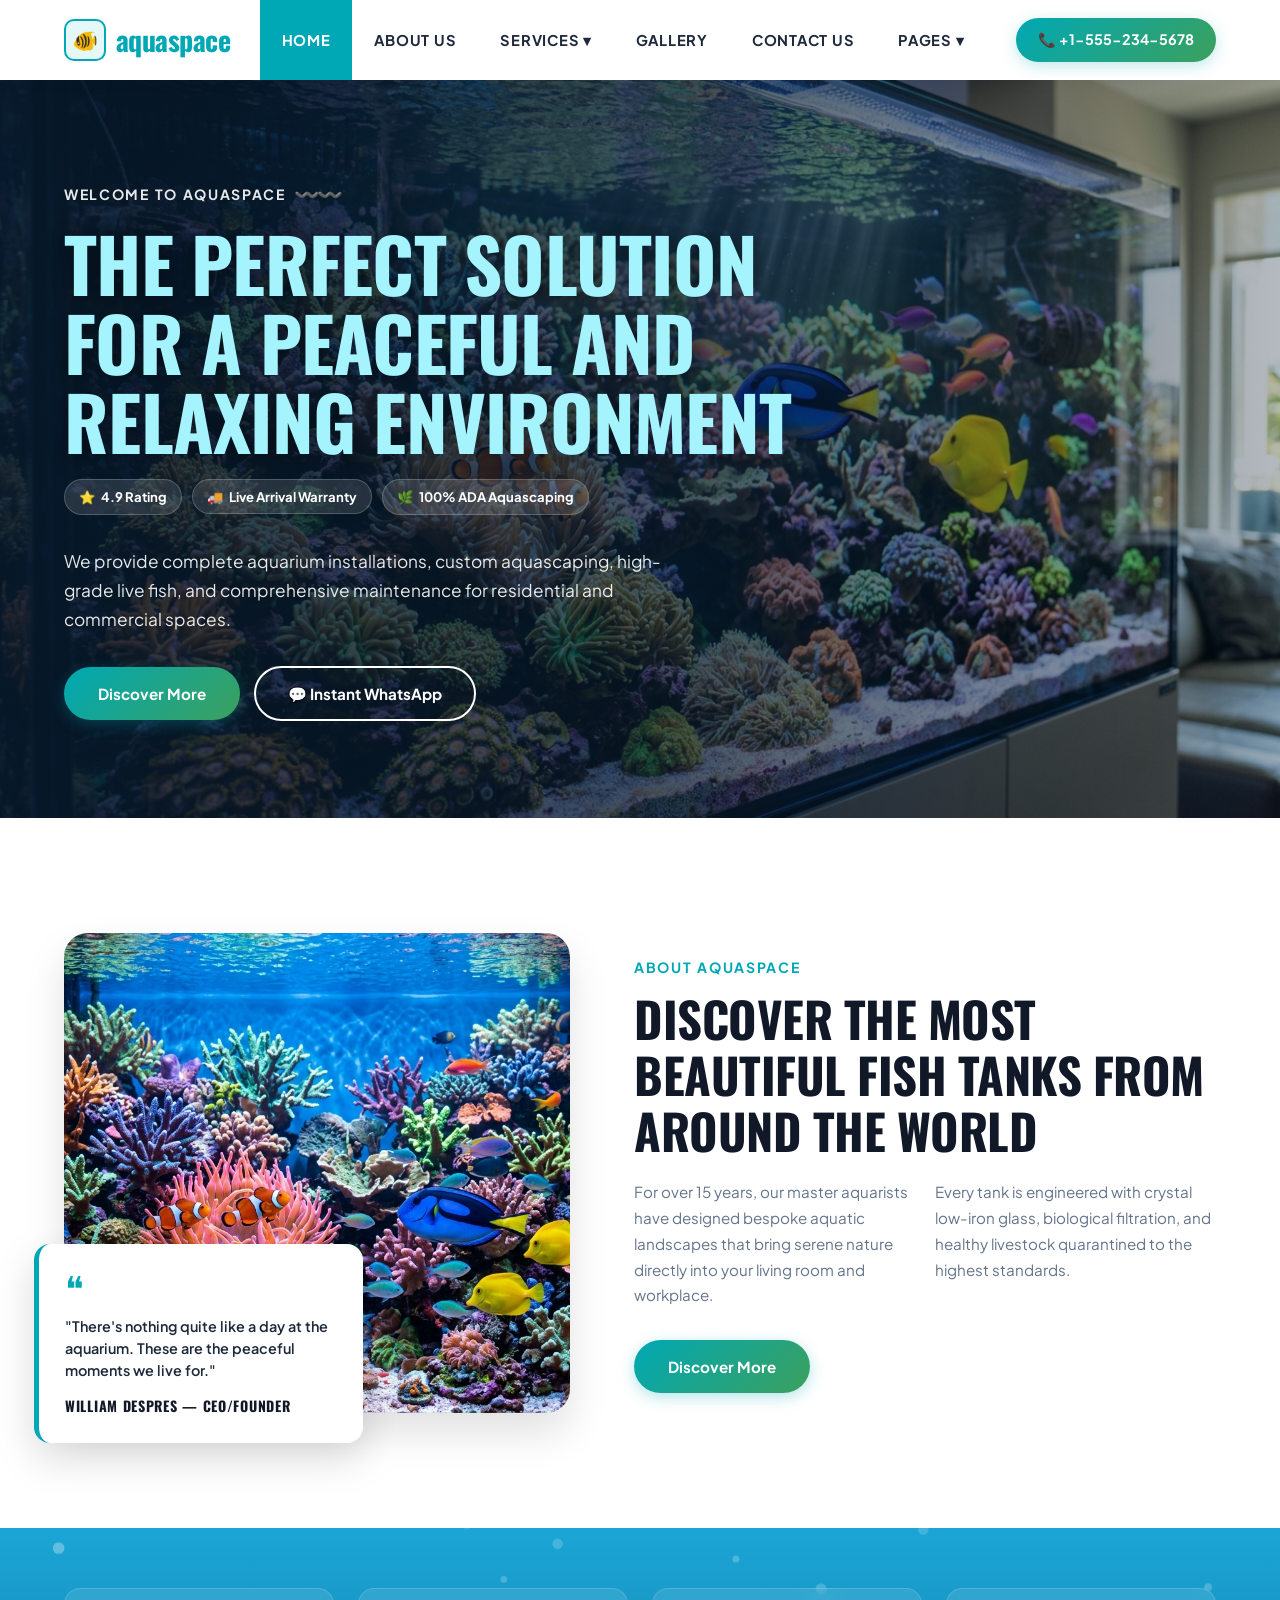
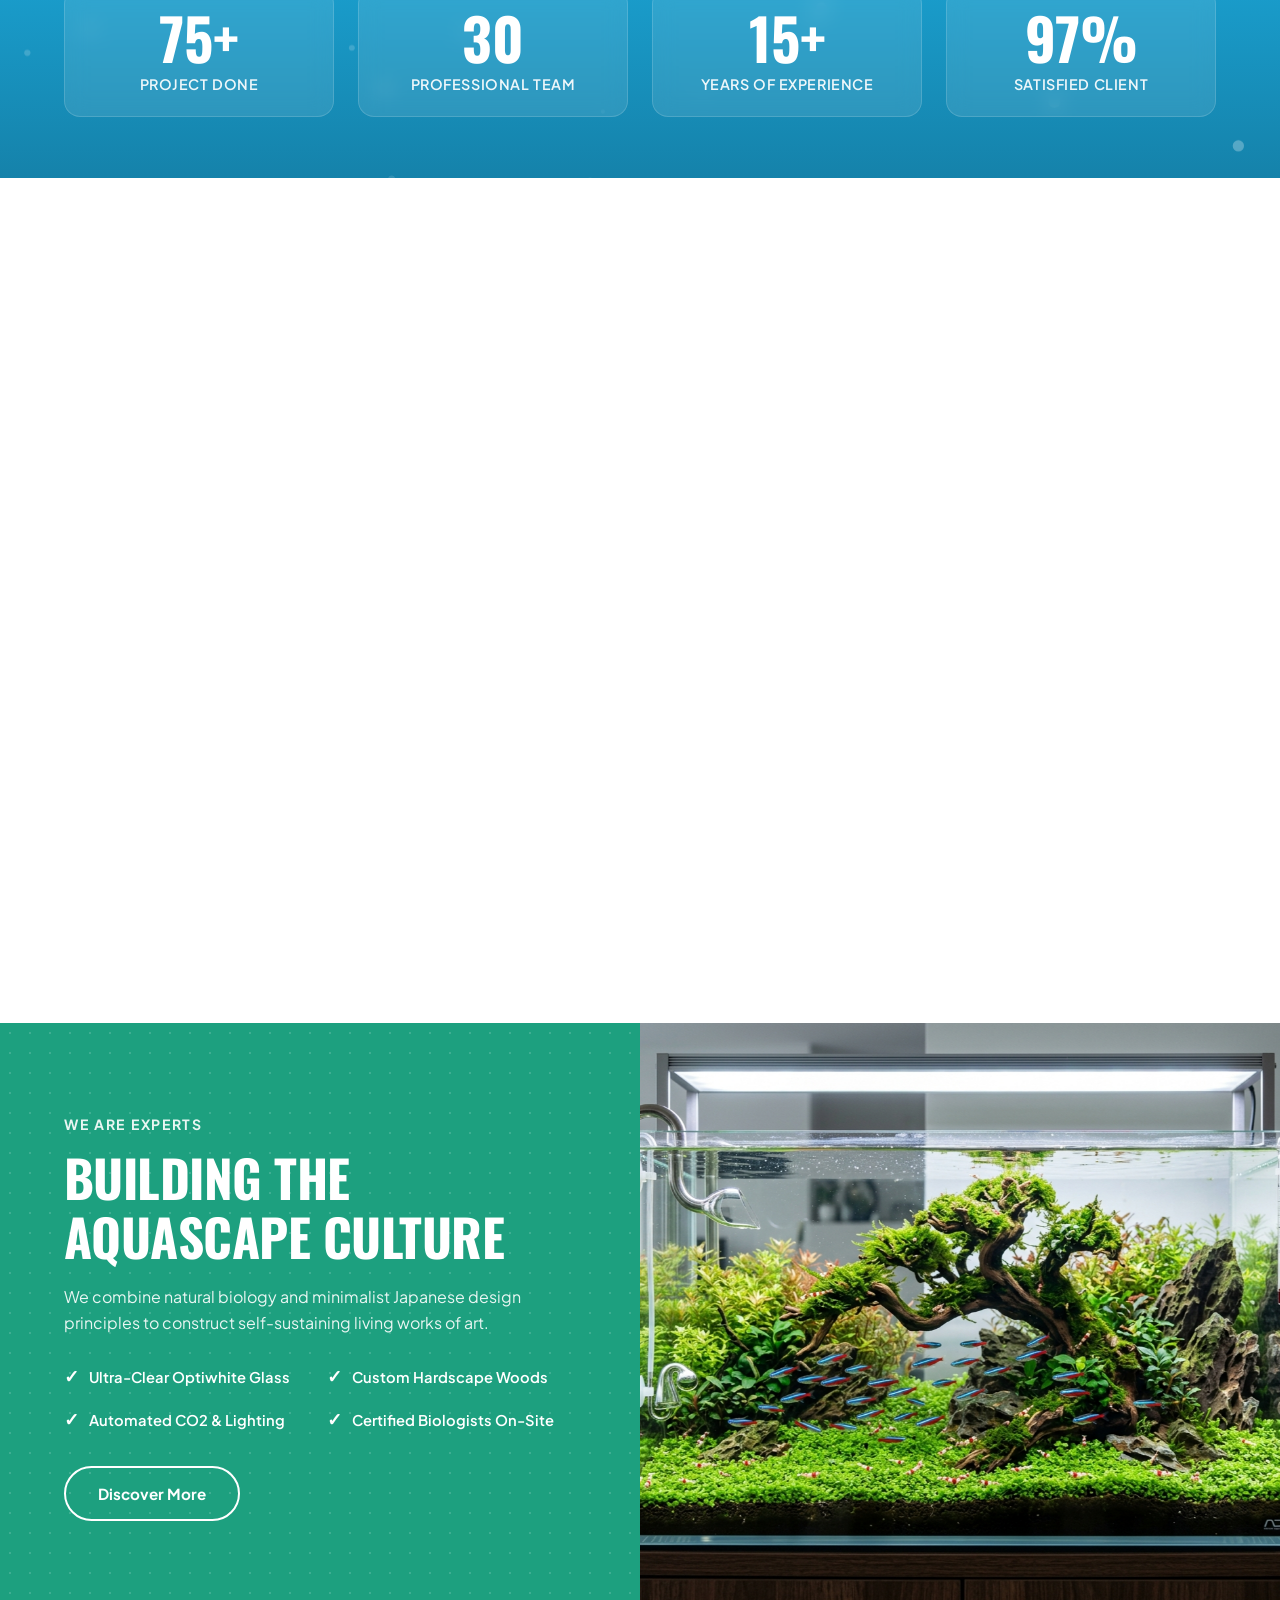
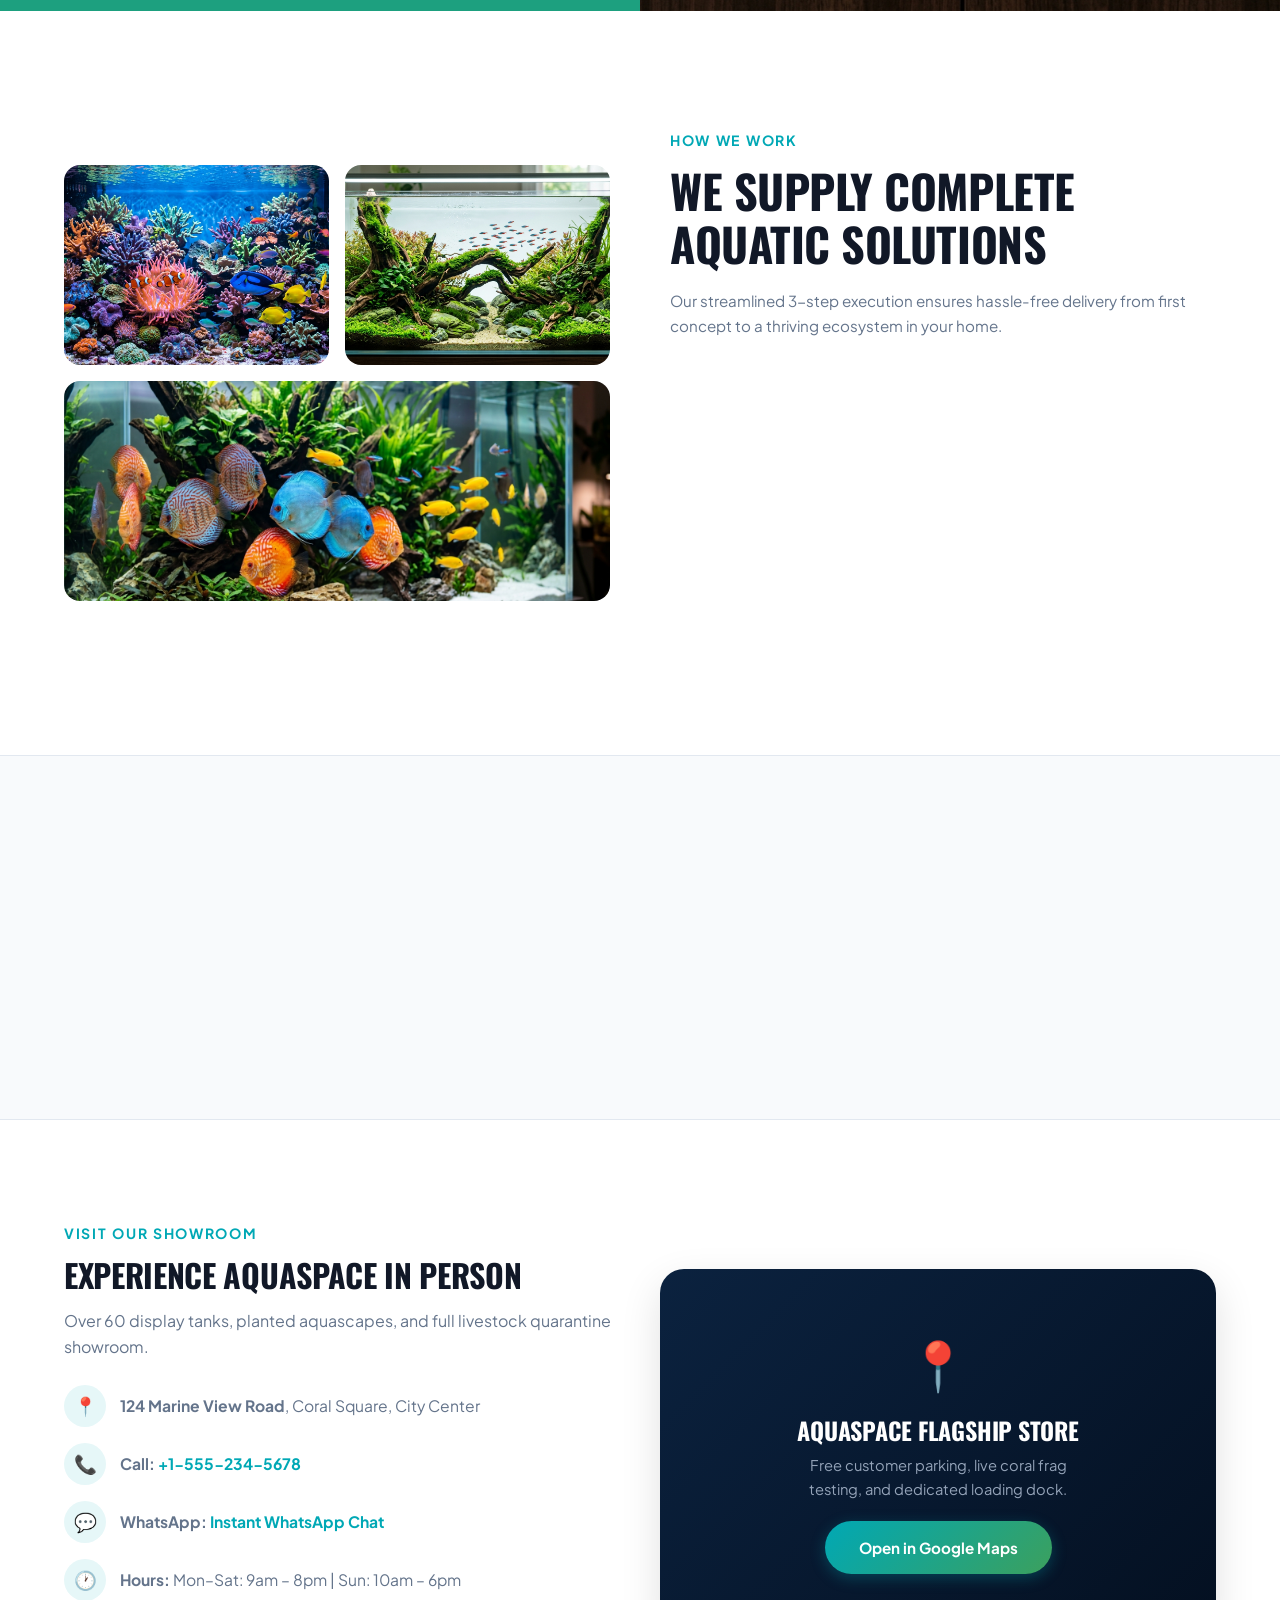
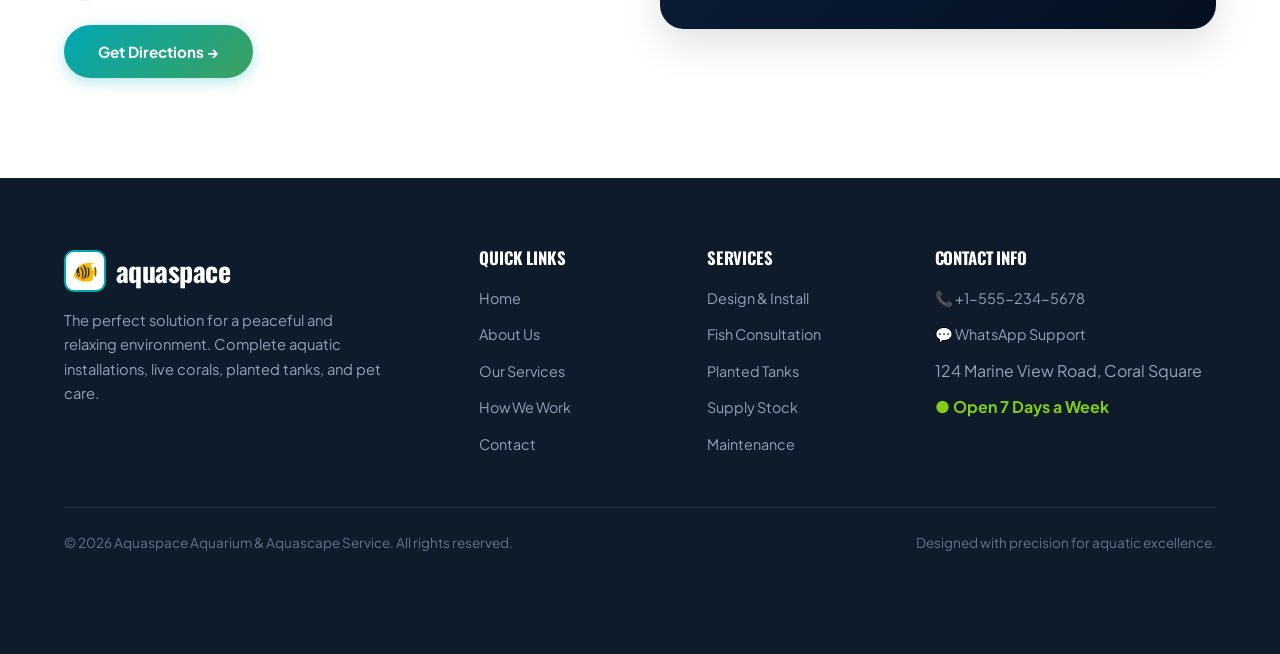
==== commit 50f0ed3b: "Enhance mobile interface: dedicated app dock, slide-in drawer, and optimized touch layouts" ====
--- a/index.html
+++ b/index.html
@@ -2,7 +2,7 @@
 <html lang="en">
 <head>
   <meta charset="UTF-8" />
-  <meta name="viewport" content="width=device-width, initial-scale=1.0, maximum-scale=1.0, user-scalable=no" />
+  <meta name="viewport" content="width=device-width, initial-scale=1.0, maximum-scale=1.0, user-scalable=no, viewport-fit=cover" />
   <title>Aquaspace — Fish Aquarium & Aquascape Service</title>
   <meta name="description" content="The perfect solution for a peaceful and relaxing environment. Complete aquatic solutions, custom aquascaping, and maintenance." />
   <meta name="theme-color" content="#00a8b5" />
@@ -10,16 +10,17 @@
   <!-- Google Fonts: Oswald (Headlines) + Plus Jakarta Sans (Body) -->
   <link rel="preconnect" href="https://fonts.googleapis.com" />
   <link rel="preconnect" href="https://fonts.gstatic.com" crossorigin />
-  <link href="https://fonts.googleapis.com/css2?family=Oswald:wght@400;500;600;700&family=Plus+Jakarta+Sans:wght@400;500;600;700&display=swap" rel="stylesheet" />
+  <link href="https://fonts.googleapis.com/css2?family=Oswald:wght@400;500;600;700&family=Plus+Jakarta+Sans:wght@400;500;600;700;800&display=swap" rel="stylesheet" />
 
   <style>
     /* ==========================================================================
-       1. GLOBAL RESET & AQUASPACE THEMEFOREST DESIGN SYSTEM
+       1. GLOBAL RESET & AQUASPACE DESIGN SYSTEM
        ========================================================================== */
     *, *::before, *::after {
       box-sizing: border-box;
       margin: 0;
       padding: 0;
+      -webkit-tap-highlight-color: transparent;
     }
 
     :root {
@@ -42,7 +43,7 @@
       --font-headline: 'Oswald', sans-serif;
       --font-body: 'Plus Jakarta Sans', sans-serif;
 
-      --gutter: clamp(20px, 5vw, 80px);
+      --gutter: clamp(16px, 5vw, 80px);
       --radius-sm: 8px;
       --radius-md: 16px;
       --radius-lg: 24px;
@@ -128,6 +129,7 @@
     .btn-outline-white {
       display: inline-flex;
       align-items: center;
+      justify-content: center;
       gap: 10px;
       padding: 13px 32px;
       border-radius: var(--radius-full);
@@ -165,11 +167,11 @@
     }
 
     /* ==========================================================================
-       2. SCROLL ANIMATION SYSTEM (DYNAMIC FLOW & REVEAL EFFECTS)
+       2. SCROLL REVEAL ANIMATIONS
        ========================================================================== */
     .reveal {
       opacity: 0;
-      transform: translateY(45px);
+      transform: translateY(40px);
       transition: opacity 0.85s cubic-bezier(0.16, 1, 0.3, 1), transform 0.85s cubic-bezier(0.16, 1, 0.3, 1);
       will-change: opacity, transform;
     }
@@ -181,7 +183,7 @@
 
     .reveal-left {
       opacity: 0;
-      transform: translateX(-50px);
+      transform: translateX(-40px);
       transition: opacity 0.85s cubic-bezier(0.16, 1, 0.3, 1), transform 0.85s cubic-bezier(0.16, 1, 0.3, 1);
       will-change: opacity, transform;
     }
@@ -193,7 +195,7 @@
 
     .reveal-right {
       opacity: 0;
-      transform: translateX(50px);
+      transform: translateX(40px);
       transition: opacity 0.85s cubic-bezier(0.16, 1, 0.3, 1), transform 0.85s cubic-bezier(0.16, 1, 0.3, 1);
       will-change: opacity, transform;
     }
@@ -205,7 +207,7 @@
 
     .reveal-scale {
       opacity: 0;
-      transform: scale(0.92);
+      transform: scale(0.94);
       transition: opacity 0.85s cubic-bezier(0.16, 1, 0.3, 1), transform 0.85s cubic-bezier(0.16, 1, 0.3, 1);
       will-change: opacity, transform;
     }
@@ -215,14 +217,12 @@
       transform: scale(1);
     }
 
-    /* Stagger Delays */
     .delay-1 { transition-delay: 0.1s; }
     .delay-2 { transition-delay: 0.2s; }
     .delay-3 { transition-delay: 0.3s; }
     .delay-4 { transition-delay: 0.4s; }
     .delay-5 { transition-delay: 0.5s; }
 
-    /* Floating micro animations */
     @keyframes floatCard {
       0% { transform: translateY(0); }
       50% { transform: translateY(-8px); }
@@ -234,7 +234,7 @@
     }
 
     /* ==========================================================================
-       3. TOP NAVBAR (CLEAN WHITE WITH CYAN ACTIVE TAB + SCROLL SHADOW)
+       3. TOP NAVBAR (DESKTOP & MOBILE INTEGRATED)
        ========================================================================== */
     .site-header {
       position: sticky;
@@ -249,8 +249,8 @@
     }
 
     .site-header.scrolled {
-      box-shadow: 0 4px 25px rgba(0, 0, 0, 0.1);
-      height: 72px;
+      box-shadow: 0 4px 25px rgba(0, 0, 0, 0.08);
+      height: 70px;
     }
 
     .nav-container {
@@ -265,36 +265,32 @@
     }
 
     .site-header.scrolled .nav-container {
-      height: 72px;
+      height: 70px;
     }
 
     .brand-logo {
       display: flex;
       align-items: center;
-      gap: 12px;
+      gap: 10px;
     }
 
     .brand-logo-icon {
-      width: 44px;
-      height: 44px;
+      width: 42px;
+      height: 42px;
       border-radius: 10px;
       background: #e6f7f8;
       border: 2px solid var(--primary-cyan);
       display: flex;
       align-items: center;
       justify-content: center;
-      font-size: 1.4rem;
+      font-size: 1.3rem;
       color: var(--primary-cyan);
       transition: transform 0.3s ease;
     }
 
-    .brand-logo:hover .brand-logo-icon {
-      transform: rotate(10deg) scale(1.05);
-    }
-
     .brand-logo-text {
       font-family: var(--font-headline);
-      font-size: 1.8rem;
+      font-size: 1.75rem;
       font-weight: 700;
       color: var(--primary-cyan);
       letter-spacing: -0.02em;
@@ -325,7 +321,6 @@
       letter-spacing: 0.05em;
       color: var(--text-dark);
       transition: color 0.25s, background 0.25s;
-      position: relative;
     }
 
     .main-nav a:hover {
@@ -335,6 +330,12 @@
     .main-nav a.active {
       background: var(--primary-cyan);
       color: #ffffff !important;
+    }
+
+    .header-actions-right {
+      display: flex;
+      align-items: center;
+      gap: 12px;
     }
 
     .header-phone-btn {
@@ -356,23 +357,128 @@
       box-shadow: 0 6px 20px rgba(0, 168, 181, 0.4);
     }
 
+    /* Mobile Hamburger Button */
+    .mobile-menu-trigger {
+      display: none;
+      width: 42px;
+      height: 42px;
+      border-radius: 10px;
+      background: #f1f5f9;
+      border: none;
+      cursor: pointer;
+      flex-direction: column;
+      align-items: center;
+      justify-content: center;
+      gap: 5px;
+      padding: 0;
+      z-index: 1100;
+    }
+
+    .mobile-menu-trigger span {
+      display: block;
+      width: 22px;
+      height: 2px;
+      background: var(--text-dark);
+      border-radius: 2px;
+      transition: transform 0.3s ease, opacity 0.3s ease;
+    }
+
+    .mobile-menu-trigger.open span:nth-child(1) {
+      transform: translateY(7px) rotate(45deg);
+    }
+    .mobile-menu-trigger.open span:nth-child(2) {
+      opacity: 0;
+    }
+    .mobile-menu-trigger.open span:nth-child(3) {
+      transform: translateY(-7px) rotate(-45deg);
+    }
+
+    /* Mobile Navigation Drawer */
+    .mobile-nav-drawer {
+      position: fixed;
+      top: 0;
+      right: -100%;
+      width: 85%;
+      max-width: 360px;
+      height: 100vh;
+      background: #ffffff;
+      box-shadow: -10px 0 30px rgba(0, 0, 0, 0.2);
+      z-index: 1050;
+      padding: 100px 30px 40px;
+      display: flex;
+      flex-direction: column;
+      justify-content: space-between;
+      transition: right 0.4s cubic-bezier(0.16, 1, 0.3, 1);
+    }
+
+    .mobile-nav-drawer.open {
+      right: 0;
+    }
+
+    .mobile-drawer-overlay {
+      position: fixed;
+      inset: 0;
+      background: rgba(0, 0, 0, 0.6);
+      backdrop-filter: blur(4px);
+      z-index: 1040;
+      opacity: 0;
+      visibility: hidden;
+      transition: opacity 0.3s ease, visibility 0.3s ease;
+    }
+
+    .mobile-drawer-overlay.open {
+      opacity: 1;
+      visibility: visible;
+    }
+
+    .mobile-drawer-links {
+      list-style: none;
+      display: flex;
+      flex-direction: column;
+      gap: 18px;
+    }
+
+    .mobile-drawer-links a {
+      font-family: var(--font-headline);
+      font-size: 1.4rem;
+      font-weight: 700;
+      color: var(--text-heading);
+      display: flex;
+      align-items: center;
+      justify-content: space-between;
+      padding-bottom: 10px;
+      border-bottom: 1px solid var(--border-color);
+      transition: color 0.2s ease;
+    }
+
+    .mobile-drawer-links a:hover,
+    .mobile-drawer-links a.active {
+      color: var(--primary-cyan);
+    }
+
+    .mobile-drawer-footer {
+      display: flex;
+      flex-direction: column;
+      gap: 12px;
+    }
+
     /* ==========================================================================
-       4. HERO SECTION (CLOWNFISH & CORAL BACKGROUND + DYNAMIC HERO ANIMATION)
+       4. HERO SECTION (APP-LIKE REFINED HERO WITH QUICK CHIPS)
        ========================================================================== */
     .hero-banner {
       position: relative;
-      min-height: 85vh;
+      min-height: 82vh;
       display: flex;
       align-items: center;
       background: url('images/hero-marine.jpg') center center / cover no-repeat;
-      padding: 100px var(--gutter);
+      padding: 90px var(--gutter);
       overflow: hidden;
     }
 
     .hero-overlay {
       position: absolute;
       inset: 0;
-      background: linear-gradient(90deg, rgba(7, 26, 44, 0.84) 0%, rgba(7, 26, 44, 0.65) 50%, rgba(7, 26, 44, 0.25) 100%);
+      background: linear-gradient(90deg, rgba(7, 26, 44, 0.88) 0%, rgba(7, 26, 44, 0.7) 55%, rgba(7, 26, 44, 0.3) 100%);
       pointer-events: none;
     }
 
@@ -396,27 +502,55 @@
     }
 
     .hero-title {
-      font-size: clamp(3rem, 6vw, 5.2rem);
+      font-size: clamp(2.5rem, 5.8vw, 5.2rem);
       font-weight: 700;
       color: #a5f3fc;
-      line-height: 1.05;
-      margin-bottom: 22px;
+      line-height: 1.06;
+      margin-bottom: 20px;
       text-shadow: 0 4px 20px rgba(0, 0, 0, 0.4);
     }
 
     .hero-description {
-      font-size: clamp(1.05rem, 1.4vw, 1.2rem);
-      color: rgba(255, 255, 255, 0.88);
-      line-height: 1.7;
-      margin-bottom: 36px;
+      font-size: clamp(1rem, 1.35vw, 1.2rem);
+      color: rgba(255, 255, 255, 0.9);
+      line-height: 1.68;
+      margin-bottom: 32px;
       max-width: 620px;
+    }
+
+    .hero-chips-row {
+      display: flex;
+      flex-wrap: wrap;
+      gap: 10px;
+      margin-bottom: 32px;
+    }
+
+    .hero-chip {
+      padding: 6px 14px;
+      border-radius: var(--radius-full);
+      background: rgba(255, 255, 255, 0.12);
+      backdrop-filter: blur(10px);
+      border: 1px solid rgba(255, 255, 255, 0.2);
+      color: #ffffff;
+      font-size: 0.82rem;
+      font-weight: 700;
+      display: flex;
+      align-items: center;
+      gap: 6px;
+    }
+
+    .hero-action-btns {
+      display: flex;
+      flex-wrap: wrap;
+      gap: 14px;
+      align-items: center;
     }
 
     /* ==========================================================================
        5. ABOUT SECTION (ROUNDED TANK + OVERLAPPING QUOTE CARD)
        ========================================================================== */
     .about-section {
-      padding: clamp(80px, 10vw, 130px) var(--gutter);
+      padding: clamp(60px, 9vw, 120px) var(--gutter);
       background: #ffffff;
       overflow: hidden;
     }
@@ -454,7 +588,7 @@
       width: 65%;
       background: #ffffff;
       border-radius: var(--radius-md);
-      padding: 30px;
+      padding: 26px;
       box-shadow: 0 15px 40px rgba(0, 0, 0, 0.15);
       border-left: 5px solid var(--primary-cyan);
     }
@@ -463,48 +597,48 @@
       font-size: 2.2rem;
       color: var(--primary-cyan);
       line-height: 1;
+      margin-bottom: 10px;
+    }
+
+    .quote-text {
+      font-size: 0.9rem;
+      color: var(--text-dark);
+      line-height: 1.55;
+      font-weight: 600;
       margin-bottom: 12px;
-    }
-
-    .quote-text {
-      font-size: 0.92rem;
-      color: var(--text-dark);
-      line-height: 1.6;
-      font-weight: 500;
-      margin-bottom: 14px;
     }
 
     .quote-author {
       font-family: var(--font-headline);
-      font-size: 0.9rem;
+      font-size: 0.88rem;
       font-weight: 700;
       color: var(--text-heading);
       letter-spacing: 0.05em;
     }
 
     .about-text-wrap h2 {
-      font-size: clamp(2.2rem, 4vw, 3.4rem);
-      margin-bottom: 24px;
+      font-size: clamp(2rem, 3.8vw, 3.4rem);
+      margin-bottom: 20px;
     }
 
     .about-cols-text {
       display: grid;
       grid-template-columns: 1fr 1fr;
-      gap: 24px;
-      margin-bottom: 36px;
+      gap: 20px;
+      margin-bottom: 32px;
       font-size: 0.95rem;
       color: var(--text-gray);
       line-height: 1.7;
     }
 
     /* ==========================================================================
-       6. COUNTER RIBBON (WAVY OCEAN RIBBON + FLOATING BUBBLES CANVAS)
+       6. COUNTER RIBBON (WAVY OCEAN RIBBON + DYNAMIC STATS)
        ========================================================================== */
     .counters-ribbon {
       position: relative;
       background: linear-gradient(180deg, #1ba5d6 0%, #1582aa 100%);
       color: #ffffff;
-      padding: 70px var(--gutter);
+      padding: 60px var(--gutter);
       overflow: hidden;
     }
 
@@ -523,22 +657,30 @@
       margin: 0 auto;
       display: grid;
       grid-template-columns: repeat(4, 1fr);
-      gap: 32px;
+      gap: 24px;
       text-align: center;
       position: relative;
       z-index: 2;
     }
 
+    .counter-card-mobile {
+      background: rgba(255, 255, 255, 0.1);
+      backdrop-filter: blur(10px);
+      border: 1px solid rgba(255, 255, 255, 0.15);
+      border-radius: var(--radius-md);
+      padding: 20px 12px;
+    }
+
     .counter-num {
       font-family: var(--font-headline);
-      font-size: clamp(3rem, 5vw, 4.5rem);
+      font-size: clamp(2.6rem, 4.5vw, 4.2rem);
       font-weight: 700;
       line-height: 1;
-      margin-bottom: 8px;
+      margin-bottom: 6px;
     }
 
     .counter-label {
-      font-size: 1rem;
+      font-size: 0.9rem;
       font-weight: 600;
       opacity: 0.92;
       text-transform: uppercase;
@@ -546,10 +688,10 @@
     }
 
     /* ==========================================================================
-       7. OUR SERVICES & DYNAMIC ANIMATED PROGRESS BARS
+       7. OUR SERVICES & SKILL BARS
        ========================================================================== */
     .services-section {
-      padding: clamp(80px, 10vw, 130px) var(--gutter);
+      padding: clamp(60px, 9vw, 120px) var(--gutter);
       background: #ffffff;
     }
 
@@ -561,26 +703,26 @@
     .services-top-row {
       display: grid;
       grid-template-columns: 1fr 1fr 1fr;
-      gap: 40px;
-      align-items: center;
-      margin-bottom: 60px;
+      gap: 36px;
+      align-items: center;
+      margin-bottom: 50px;
     }
 
     .services-top-row h2 {
-      font-size: clamp(2.2rem, 3.8vw, 3.4rem);
+      font-size: clamp(2rem, 3.6vw, 3.2rem);
     }
 
     .skills-block {
       display: flex;
       flex-direction: column;
-      gap: 18px;
+      gap: 16px;
     }
 
     .skill-label-row {
       display: flex;
       justify-content: space-between;
       font-family: var(--font-headline);
-      font-size: 0.95rem;
+      font-size: 0.92rem;
       font-weight: 700;
       color: var(--text-heading);
       margin-bottom: 6px;
@@ -619,13 +761,13 @@
     .services-cards-grid {
       display: grid;
       grid-template-columns: repeat(5, 1fr);
-      gap: 20px;
+      gap: 18px;
     }
 
     .service-card {
       border: 1.5px solid var(--primary-cyan);
       border-radius: var(--radius-md);
-      padding: 36px 22px;
+      padding: 32px 20px;
       display: flex;
       flex-direction: column;
       align-items: center;
@@ -635,11 +777,10 @@
     }
 
     .service-card:hover {
-      transform: translateY(-10px);
+      transform: translateY(-8px);
       box-shadow: 0 20px 40px rgba(0, 168, 181, 0.22);
     }
 
-    /* Highlighted Middle Card from Template */
     .service-card.highlighted {
       background: linear-gradient(180deg, #5ec3c8 0%, #00a8b5 100%);
       color: #ffffff;
@@ -660,9 +801,9 @@
     }
 
     .service-icon-box {
-      font-size: 2.8rem;
+      font-size: 2.6rem;
       color: var(--primary-cyan);
-      margin-bottom: 20px;
+      margin-bottom: 16px;
       transition: transform 0.3s ease;
     }
 
@@ -675,15 +816,15 @@
     }
 
     .service-card h4 {
-      font-size: 1.35rem;
-      margin-bottom: 14px;
+      font-size: 1.25rem;
+      margin-bottom: 12px;
     }
 
     .service-card p {
       font-size: 0.88rem;
       color: var(--text-gray);
       line-height: 1.55;
-      margin-bottom: 22px;
+      margin-bottom: 20px;
       flex: 1;
     }
 
@@ -708,7 +849,7 @@
     .topo-banner-section {
       display: grid;
       grid-template-columns: 1fr 1fr;
-      min-height: 540px;
+      min-height: 520px;
       overflow: hidden;
     }
 
@@ -716,7 +857,7 @@
       background: var(--topo-green);
       background-image: radial-gradient(rgba(255, 255, 255, 0.15) 1px, transparent 0);
       background-size: 20px 20px;
-      padding: clamp(60px, 8vw, 100px) var(--gutter);
+      padding: clamp(50px, 7vw, 90px) var(--gutter);
       color: #ffffff;
       display: flex;
       flex-direction: column;
@@ -724,23 +865,23 @@
     }
 
     .topo-left-panel h2 {
-      font-size: clamp(2.4rem, 4.5vw, 4rem);
+      font-size: clamp(2.2rem, 4vw, 3.8rem);
       color: #ffffff;
-      margin-bottom: 20px;
+      margin-bottom: 18px;
     }
 
     .topo-left-panel p {
-      font-size: 1.05rem;
+      font-size: 1rem;
       color: rgba(255, 255, 255, 0.9);
-      margin-bottom: 30px;
-      max-width: 540px;
+      margin-bottom: 26px;
+      max-width: 520px;
     }
 
     .topo-checklist {
       display: grid;
       grid-template-columns: 1fr 1fr;
-      gap: 16px;
-      margin-bottom: 36px;
+      gap: 14px;
+      margin-bottom: 32px;
     }
 
     .check-item {
@@ -748,7 +889,7 @@
       align-items: center;
       gap: 10px;
       font-weight: 600;
-      font-size: 0.95rem;
+      font-size: 0.92rem;
       color: #ffffff;
     }
 
@@ -759,7 +900,7 @@
 
     .topo-right-image {
       background: url('images/about-aquascape.jpg') center center / cover no-repeat;
-      min-height: 400px;
+      min-height: 360px;
       transition: transform 0.6s ease;
     }
 
@@ -771,7 +912,7 @@
        9. HOW WE WORK (3-IMAGE COLLAGE + NUMBERED STEPS)
        ========================================================================== */
     .how-we-work-section {
-      padding: clamp(80px, 10vw, 130px) var(--gutter);
+      padding: clamp(60px, 9vw, 120px) var(--gutter);
       background: #ffffff;
       overflow: hidden;
     }
@@ -781,17 +922,27 @@
       margin: 0 auto;
       display: grid;
       grid-template-columns: 1fr 1fr;
-      gap: 64px;
+      gap: 60px;
       align-items: center;
     }
 
     .collage-grid {
       display: grid;
       grid-template-columns: 1fr 1fr;
-      gap: 20px;
-    }
-
-    .collage-img-1 {
+      gap: 16px;
+    }
+
+    .collage-img-1,
+    .collage-img-2 {
+      height: 200px;
+      border-radius: var(--radius-md);
+      object-fit: cover;
+      width: 100%;
+      transition: transform 0.4s ease;
+    }
+
+    .collage-img-3 {
+      grid-column: span 2;
       height: 220px;
       border-radius: var(--radius-md);
       object-fit: cover;
@@ -799,48 +950,31 @@
       transition: transform 0.4s ease;
     }
 
-    .collage-img-2 {
-      height: 220px;
-      border-radius: var(--radius-md);
-      object-fit: cover;
-      width: 100%;
-      transition: transform 0.4s ease;
-    }
-
-    .collage-img-3 {
-      grid-column: span 2;
-      height: 240px;
-      border-radius: var(--radius-md);
-      object-fit: cover;
-      width: 100%;
-      transition: transform 0.4s ease;
-    }
-
     .collage-grid img:hover {
       transform: scale(1.03);
     }
 
     .how-we-work-content h2 {
-      font-size: clamp(2.2rem, 4vw, 3.4rem);
-      margin-bottom: 20px;
+      font-size: clamp(2rem, 3.6vw, 3.2rem);
+      margin-bottom: 18px;
     }
 
     .how-we-work-content p {
-      margin-bottom: 36px;
-      font-size: 1rem;
+      margin-bottom: 30px;
+      font-size: 0.95rem;
       color: var(--text-gray);
     }
 
     .steps-list {
       display: flex;
       flex-direction: column;
-      gap: 28px;
+      gap: 24px;
     }
 
     .step-row {
       display: flex;
       align-items: flex-start;
-      gap: 24px;
+      gap: 20px;
       transition: transform 0.3s ease;
     }
 
@@ -850,19 +984,19 @@
 
     .step-number {
       font-family: var(--font-headline);
-      font-size: 2.8rem;
+      font-size: 2.6rem;
       font-weight: 700;
-      color: #84cc16; /* Aquaspace lime accent */
+      color: #84cc16;
       line-height: 0.9;
     }
 
     .step-text h4 {
-      font-size: 1.35rem;
-      margin-bottom: 6px;
+      font-size: 1.25rem;
+      margin-bottom: 4px;
     }
 
     .step-text p {
-      font-size: 0.92rem;
+      font-size: 0.9rem;
       color: var(--text-gray);
       margin-bottom: 0;
     }
@@ -872,7 +1006,7 @@
        ========================================================================== */
     .pricing-cta-section {
       background: var(--bg-light);
-      padding: clamp(80px, 10vw, 120px) var(--gutter);
+      padding: clamp(60px, 9vw, 110px) var(--gutter);
       border-top: 1px solid var(--border-color);
     }
 
@@ -885,7 +1019,7 @@
     }
 
     .pricing-header-row h2 {
-      font-size: clamp(2.2rem, 4vw, 3.4rem);
+      font-size: clamp(2rem, 3.6vw, 3.2rem);
     }
 
     .pricing-header-right {
@@ -893,7 +1027,7 @@
       display: flex;
       flex-direction: column;
       align-items: flex-start;
-      gap: 20px;
+      gap: 18px;
     }
 
     /* ==========================================================================
@@ -914,43 +1048,34 @@
       align-items: center;
     }
 
-    .location-details {
-      padding-right: 20px;
-    }
-
     .location-details h3 {
-      font-size: 2.2rem;
+      font-size: 2rem;
+      margin-bottom: 14px;
+    }
+
+    .contact-item-line {
+      display: flex;
+      align-items: center;
+      gap: 14px;
       margin-bottom: 16px;
-    }
-
-    .contact-item-line {
-      display: flex;
-      align-items: center;
-      gap: 16px;
-      margin-bottom: 18px;
-      font-size: 1.05rem;
+      font-size: 0.98rem;
     }
 
     .contact-item-line .icon {
-      width: 44px;
-      height: 44px;
+      width: 42px;
+      height: 42px;
       border-radius: 50%;
       background: #e6f7f8;
       color: var(--primary-cyan);
       display: flex;
       align-items: center;
       justify-content: center;
-      font-size: 1.2rem;
+      font-size: 1.15rem;
       flex-shrink: 0;
-      transition: transform 0.25s ease;
-    }
-
-    .contact-item-line:hover .icon {
-      transform: scale(1.1);
     }
 
     .map-embed-card {
-      height: 380px;
+      height: 360px;
       border-radius: var(--radius-lg);
       background: linear-gradient(135deg, #0b223f, #041021);
       color: #ffffff;
@@ -958,34 +1083,80 @@
       flex-direction: column;
       align-items: center;
       justify-content: center;
-      padding: 40px;
+      padding: 36px;
       text-align: center;
       box-shadow: 0 15px 40px rgba(0, 0, 0, 0.12);
-      transition: transform 0.4s ease;
-    }
-
-    .map-embed-card:hover {
-      transform: translateY(-6px);
     }
 
     .map-embed-card .pin {
-      font-size: 3.5rem;
-      margin-bottom: 16px;
+      font-size: 3rem;
+      margin-bottom: 14px;
       animation: pinBounce 2s infinite alternate;
     }
 
     @keyframes pinBounce {
       0% { transform: translateY(0); }
-      100% { transform: translateY(-8px); }
+      100% { transform: translateY(-6px); }
+    }
+
+    /* ==========================================================================
+       12. MOBILE APP DOCK (FIXED BOTTOM BAR FOR SMARTPHONE USERS)
+       ========================================================================== */
+    .mobile-app-dock {
+      display: none;
+      position: fixed;
+      bottom: 0;
+      left: 0;
+      right: 0;
+      z-index: 1020;
+      background: rgba(255, 255, 255, 0.95);
+      backdrop-filter: blur(18px);
+      -webkit-backdrop-filter: blur(18px);
+      border-top: 1px solid var(--border-color);
+      padding: 8px 16px calc(env(safe-area-inset-bottom, 0px) + 8px);
+      justify-content: space-around;
+      align-items: center;
+      box-shadow: 0 -4px 20px rgba(0, 0, 0, 0.08);
+    }
+
+    .dock-tab {
+      display: flex;
+      flex-direction: column;
+      align-items: center;
+      gap: 3px;
+      color: var(--text-gray);
+      font-size: 0.72rem;
+      font-weight: 700;
+      padding: 4px 10px;
+      border-radius: var(--radius-sm);
+      transition: all 0.2s ease;
+    }
+
+    .dock-tab.active,
+    .dock-tab:hover {
+      color: var(--primary-cyan);
+    }
+
+    .dock-tab .dock-icon {
+      font-size: 1.25rem;
+    }
+
+    .dock-tab.highlight {
+      background: var(--gradient-btn);
+      color: #ffffff !important;
+      border-radius: var(--radius-full);
+      padding: 8px 16px;
+      transform: translateY(-4px);
+      box-shadow: 0 4px 15px rgba(0, 168, 181, 0.4);
     }
 
     /* Scroll To Top Button */
     .scroll-top-btn {
       position: fixed;
-      bottom: 24px;
-      right: 24px;
-      width: 46px;
-      height: 46px;
+      bottom: 80px;
+      right: 20px;
+      width: 44px;
+      height: 44px;
       border-radius: 50%;
       background: var(--gradient-btn);
       color: #ffffff;
@@ -1009,25 +1180,21 @@
       transform: translateY(0);
     }
 
-    .scroll-top-btn:hover {
-      transform: translateY(-4px);
-    }
-
     /* ==========================================================================
-       12. FOOTER
+       13. FOOTER
        ========================================================================== */
     .site-footer {
       background: #0d1b2a;
       color: #ffffff;
-      padding: 80px var(--gutter) 36px;
+      padding: 70px var(--gutter) 100px;
     }
 
     .footer-grid {
       max-width: 1320px;
-      margin: 0 auto 60px;
+      margin: 0 auto 50px;
       display: grid;
       grid-template-columns: 2fr 1fr 1fr 1.5fr;
-      gap: 48px;
+      gap: 40px;
     }
 
     .footer-brand .brand-logo-text {
@@ -1036,28 +1203,28 @@
 
     .footer-brand p {
       color: #94a3b8;
-      font-size: 0.95rem;
-      line-height: 1.7;
-      margin-top: 16px;
+      font-size: 0.92rem;
+      line-height: 1.65;
+      margin-top: 14px;
       max-width: 320px;
     }
 
     .footer-col h5 {
       color: #ffffff;
-      font-size: 1.1rem;
-      margin-bottom: 22px;
+      font-size: 1.05rem;
+      margin-bottom: 18px;
     }
 
     .footer-col ul {
       list-style: none;
       display: flex;
       flex-direction: column;
-      gap: 12px;
+      gap: 10px;
     }
 
     .footer-col a {
       color: #94a3b8;
-      font-size: 0.92rem;
+      font-size: 0.9rem;
       transition: color 0.2s;
     }
 
@@ -1069,16 +1236,16 @@
       max-width: 1320px;
       margin: 0 auto;
       border-top: 1px solid rgba(255, 255, 255, 0.1);
-      padding-top: 28px;
+      padding-top: 24px;
       display: flex;
       align-items: center;
       justify-content: space-between;
-      font-size: 0.88rem;
+      font-size: 0.85rem;
       color: #64748b;
     }
 
     /* ==========================================================================
-       13. RESPONSIVE BREAKPOINTS
+       14. MOBILE APP-LIKE TAILORED BREAKPOINTS (DEDICATED MOBILE INTERFACE)
        ========================================================================== */
     @media (max-width: 1024px) {
       .services-top-row {
@@ -1119,28 +1286,138 @@
       }
     }
 
+    /* SMARTPHONE DEDICATED APP EXPERIENCE (< 768px) */
     @media (max-width: 768px) {
-      .main-nav {
+      .main-nav,
+      .header-phone-btn {
         display: none;
       }
+
+      .mobile-menu-trigger {
+        display: flex;
+      }
+
+      .mobile-app-dock {
+        display: flex;
+      }
+
+      /* Hero Section Optimized for Phones */
+      .hero-banner {
+        min-height: auto;
+        padding: 60px var(--gutter) 70px;
+      }
+
+      .hero-title {
+        font-size: 2.35rem;
+        line-height: 1.1;
+      }
+
+      .hero-description {
+        font-size: 0.95rem;
+        margin-bottom: 24px;
+      }
+
+      .hero-action-btns {
+        flex-direction: column;
+        align-items: stretch;
+      }
+
+      .hero-action-btns .btn-gradient,
+      .hero-action-btns .btn-outline-white {
+        width: 100%;
+      }
+
+      /* About Section Mobile Stacking */
+      .about-main-img {
+        height: 320px;
+      }
+
+      .quote-overlay-card {
+        padding: 20px;
+      }
+
+      .about-cols-text {
+        grid-template-columns: 1fr;
+        gap: 14px;
+      }
+
+      /* Counter Ribbon Mobile 2x2 Clean App Grid */
+      .counters-ribbon {
+        padding: 45px var(--gutter);
+      }
+
+      .counters-inner {
+        grid-template-columns: 1fr 1fr;
+        gap: 14px;
+      }
+
+      .counter-num {
+        font-size: 2.4rem;
+      }
+
+      .counter-label {
+        font-size: 0.78rem;
+      }
+
+      /* Service Cards Mobile Swipe / Touch Friendly */
       .services-cards-grid {
         grid-template-columns: 1fr;
-      }
-      .counters-inner {
-        grid-template-columns: 1fr;
-      }
-      .about-cols-text {
-        grid-template-columns: 1fr;
-      }
+        gap: 16px;
+      }
+
+      .service-card {
+        padding: 24px 18px;
+      }
+
+      /* Topographic Banner Mobile */
+      .topo-left-panel {
+        padding: 45px var(--gutter);
+      }
+
+      .topo-left-panel h2 {
+        font-size: 2.1rem;
+      }
+
       .topo-checklist {
         grid-template-columns: 1fr;
-      }
+        gap: 10px;
+      }
+
+      .topo-right-image {
+        min-height: 260px;
+      }
+
+      /* How We Work Collage */
+      .collage-grid {
+        gap: 10px;
+      }
+
+      .collage-img-1,
+      .collage-img-2 {
+        height: 140px;
+      }
+
+      .collage-img-3 {
+        height: 170px;
+      }
+
+      .step-number {
+        font-size: 2.2rem;
+      }
+
+      /* Footer Mobile Padding for Fixed Dock */
+      .site-footer {
+        padding-bottom: 120px;
+      }
+
       .footer-grid {
         grid-template-columns: 1fr;
-      }
+        gap: 30px;
+      }
+
       .footer-bottom-bar {
         flex-direction: column;
-        gap: 12px;
+        gap: 10px;
         text-align: center;
       }
     }
@@ -1149,7 +1426,7 @@
 <body>
 
   <!-- ==========================================================================
-       1. TOP NAVBAR (AQUASPACE BRANDING + PHONE GRADIENT PILL)
+       1. TOP NAVBAR & MOBILE DRAWER
        ========================================================================== -->
   <header class="site-header" id="mainHeader">
     <div class="nav-container">
@@ -1158,6 +1435,7 @@
         <div class="brand-logo-text">aquaspace</div>
       </a>
 
+      <!-- Desktop Nav -->
       <ul class="main-nav">
         <li><a href="#hero" class="active">HOME</a></li>
         <li><a href="#about">ABOUT US</a></li>
@@ -1167,14 +1445,53 @@
         <li><a href="#how-we-work">PAGES ▾</a></li>
       </ul>
 
-      <a href="tel:+15552345678" class="header-phone-btn">
-        <span>📞 +1-555-234-5678</span>
+      <!-- Desktop Header Actions -->
+      <div class="header-actions-right">
+        <a href="tel:+15552345678" class="header-phone-btn">
+          <span>📞 +1-555-234-5678</span>
+        </a>
+
+        <!-- Mobile Hamburger Trigger -->
+        <button class="mobile-menu-trigger" id="mobileMenuBtn" aria-label="Toggle mobile menu">
+          <span></span>
+          <span></span>
+          <span></span>
+        </button>
+      </div>
+    </div>
+  </header>
+
+  <!-- Mobile Slide-In Navigation Drawer -->
+  <div class="mobile-drawer-overlay" id="mobileDrawerOverlay"></div>
+  <aside class="mobile-nav-drawer" id="mobileDrawer">
+    <div>
+      <div class="brand-logo" style="margin-bottom: 30px;">
+        <div class="brand-logo-icon">🐠</div>
+        <div class="brand-logo-text">aquaspace</div>
+      </div>
+
+      <ul class="mobile-drawer-links">
+        <li><a href="#hero" class="mobile-link active">Home <span>→</span></a></li>
+        <li><a href="#about" class="mobile-link">About Us <span>→</span></a></li>
+        <li><a href="#services" class="mobile-link">Services <span>→</span></a></li>
+        <li><a href="#experts" class="mobile-link">Aquascape Gallery <span>→</span></a></li>
+        <li><a href="#how-we-work" class="mobile-link">How We Work <span>→</span></a></li>
+        <li><a href="#location" class="mobile-link">Showroom Location <span>→</span></a></li>
+      </ul>
+    </div>
+
+    <div class="mobile-drawer-footer">
+      <a href="tel:+15552345678" class="btn-gradient" style="width: 100%;">
+        📞 Call +1-555-234-5678
+      </a>
+      <a href="https://wa.me/15552345678" target="_blank" class="btn-outline-white" style="color: var(--text-dark) !important; border-color: var(--border-color); width: 100%;">
+        💬 WhatsApp Chat
       </a>
     </div>
-  </header>
+  </aside>
 
   <!-- ==========================================================================
-       2. HERO SECTION (THE PERFECT SOLUTION FOR A PEACEFUL ENVIRONMENT)
+       2. HERO SECTION (APP-LIKE REFINED HERO WITH QUICK CHIPS)
        ========================================================================== -->
   <section class="hero-banner" id="hero">
     <div class="hero-overlay"></div>
@@ -1185,12 +1502,25 @@
       <h1 class="hero-title">
         The Perfect Solution For A Peaceful And Relaxing Environment
       </h1>
+
+      <div class="hero-chips-row">
+        <div class="hero-chip"><span>⭐</span> 4.9 Rating</div>
+        <div class="hero-chip"><span>🚚</span> Live Arrival Warranty</div>
+        <div class="hero-chip"><span>🌿</span> 100% ADA Aquascaping</div>
+      </div>
+
       <p class="hero-description">
         We provide complete aquarium installations, custom aquascaping, high-grade live fish, and comprehensive maintenance for residential and commercial spaces.
       </p>
-      <a href="#about" class="btn-gradient">
-        Discover More
-      </a>
+
+      <div class="hero-action-btns">
+        <a href="#about" class="btn-gradient">
+          Discover More
+        </a>
+        <a href="https://wa.me/15552345678" target="_blank" class="btn-outline-white">
+          💬 Instant WhatsApp
+        </a>
+      </div>
     </div>
   </section>
 
@@ -1235,24 +1565,24 @@
   </section>
 
   <!-- ==========================================================================
-       4. COUNTER RIBBON (WAVY OCEAN RIBBON + DYNAMIC NUMBER COUNTING)
+       4. COUNTER RIBBON (WAVY OCEAN RIBBON + DYNAMIC STATS 2x2 GRID)
        ========================================================================== -->
   <section class="counters-ribbon" id="counters">
     <canvas id="bubbleCanvas"></canvas>
     <div class="counters-inner">
-      <div class="reveal delay-1">
+      <div class="counter-card-mobile reveal delay-1">
         <div class="counter-num" data-target="75" data-suffix="+">0</div>
         <div class="counter-label">Project Done</div>
       </div>
-      <div class="reveal delay-2">
+      <div class="counter-card-mobile reveal delay-2">
         <div class="counter-num" data-target="30" data-suffix="">0</div>
         <div class="counter-label">Professional Team</div>
       </div>
-      <div class="reveal delay-3">
+      <div class="counter-card-mobile reveal delay-3">
         <div class="counter-num" data-target="15" data-suffix="+">0</div>
         <div class="counter-label">Years of Experience</div>
       </div>
-      <div class="reveal delay-4">
+      <div class="counter-card-mobile reveal delay-4">
         <div class="counter-num" data-target="97" data-suffix="%">0</div>
         <div class="counter-label">Satisfied Client</div>
       </div>
@@ -1458,7 +1788,7 @@
       <div class="location-details reveal-left">
         <div class="sub-tagline">VISIT OUR SHOWROOM</div>
         <h3>Experience Aquaspace in Person</h3>
-        <p style="color:var(--text-gray); margin-bottom:28px;">
+        <p style="color:var(--text-gray); margin-bottom:24px;">
           Over 60 display tanks, planted aquascapes, and full livestock quarantine showroom.
         </p>
 
@@ -1482,7 +1812,7 @@
           <div><strong>Hours:</strong> Mon–Sat: 9am – 8pm | Sun: 10am – 6pm</div>
         </div>
 
-        <div style="margin-top:28px;">
+        <div style="margin-top:24px;">
           <a href="https://maps.google.com/?q=aquarium+and+pet+store" target="_blank" class="btn-gradient">
             Get Directions →
           </a>
@@ -1492,8 +1822,8 @@
       <!-- Google Maps Card with Scale Reveal -->
       <div class="map-embed-card reveal-right">
         <div class="pin">📍</div>
-        <h4 style="font-size:1.6rem; color:#ffffff; margin-bottom:10px;">Aquaspace Flagship Store</h4>
-        <p style="color:#94a3b8; font-size:0.95rem; max-width:300px; margin-bottom:24px;">
+        <h4 style="font-size:1.5rem; color:#ffffff; margin-bottom:8px;">Aquaspace Flagship Store</h4>
+        <p style="color:#94a3b8; font-size:0.92rem; max-width:300px; margin-bottom:20px;">
           Free customer parking, live coral frag testing, and dedicated loading dock.
         </p>
         <a href="https://maps.google.com/?q=aquarium+and+pet+store" target="_blank" class="btn-gradient">
@@ -1557,19 +1887,69 @@
     </div>
   </footer>
 
+  <!-- ==========================================================================
+       11. MOBILE APP DOCK (FIXED BOTTOM DOCK FOR SMARTPHONE USERS)
+       ========================================================================== -->
+  <div class="mobile-app-dock">
+    <a href="#hero" class="dock-tab active">
+      <span class="dock-icon">🏠</span>
+      <span>Home</span>
+    </a>
+    <a href="#services" class="dock-tab">
+      <span class="dock-icon">🛠️</span>
+      <span>Services</span>
+    </a>
+    <a href="https://wa.me/15552345678" target="_blank" class="dock-tab highlight">
+      <span class="dock-icon">💬</span>
+      <span>WhatsApp</span>
+    </a>
+    <a href="tel:+15552345678" class="dock-tab">
+      <span class="dock-icon">📞</span>
+      <span>Call</span>
+    </a>
+    <a href="#location" class="dock-tab">
+      <span class="dock-icon">📍</span>
+      <span>Visit</span>
+    </a>
+  </div>
+
   <!-- Scroll to Top Button -->
   <button class="scroll-top-btn" id="scrollTopBtn" title="Scroll to top" aria-label="Scroll to top">
     ↑
   </button>
 
   <!-- ==========================================================================
-       11. DYNAMIC SCROLL ANIMATIONS & INTERACTIVE JS ENGINE
+       12. INTERACTIVE JS ENGINE (SCROLL ANIMATIONS + MOBILE DRAWER LOGIC)
        ========================================================================== -->
   <script>
     (function () {
       'use strict';
 
-      // 1. Intersection Observer for Scroll Reveals
+      // 1. Mobile Menu Drawer Toggle
+      const mobileBtn = document.getElementById('mobileMenuBtn');
+      const mobileDrawer = document.getElementById('mobileDrawer');
+      const drawerOverlay = document.getElementById('mobileDrawerOverlay');
+      const mobileLinks = document.querySelectorAll('.mobile-link');
+
+      function toggleMobileMenu() {
+        const isOpen = mobileDrawer.classList.toggle('open');
+        drawerOverlay.classList.toggle('open', isOpen);
+        mobileBtn.classList.toggle('open', isOpen);
+        document.body.style.overflow = isOpen ? 'hidden' : '';
+      }
+
+      function closeMobileMenu() {
+        mobileDrawer.classList.remove('open');
+        drawerOverlay.classList.remove('open');
+        mobileBtn.classList.remove('open');
+        document.body.style.overflow = '';
+      }
+
+      if (mobileBtn) mobileBtn.addEventListener('click', toggleMobileMenu);
+      if (drawerOverlay) drawerOverlay.addEventListener('click', closeMobileMenu);
+      mobileLinks.forEach(link => link.addEventListener('click', closeMobileMenu));
+
+      // 2. Intersection Observer for Scroll Reveals
       const revealObserver = new IntersectionObserver((entries) => {
         entries.forEach((entry) => {
           if (entry.isIntersecting) {
@@ -1577,15 +1957,15 @@
           }
         });
       }, {
-        threshold: 0.15,
-        rootMargin: '0px 0px -40px 0px'
+        threshold: 0.1,
+        rootMargin: '0px 0px -30px 0px'
       });
 
       document.querySelectorAll('.reveal, .reveal-left, .reveal-right, .reveal-scale').forEach((el) => {
         revealObserver.observe(el);
       });
 
-      // 2. Animated Counter Numbers
+      // 3. Animated Counter Numbers
       const counterElements = document.querySelectorAll('.counter-num');
       let countersAnimated = false;
 
@@ -1596,13 +1976,12 @@
             counterElements.forEach((el) => {
               const target = parseInt(el.dataset.target, 10);
               const suffix = el.dataset.suffix || '';
-              const duration = 1800;
+              const duration = 1600;
               const startTime = performance.now();
 
               function updateNumber(now) {
                 const elapsed = now - startTime;
                 const progress = Math.min(elapsed / duration, 1);
-                // Ease Out Expo curve
                 const easeProgress = progress === 1 ? 1 : 1 - Math.pow(2, -10 * progress);
                 const currentVal = Math.floor(easeProgress * target);
 
@@ -1619,12 +1998,12 @@
             });
           }
         });
-      }, { threshold: 0.3 });
+      }, { threshold: 0.2 });
 
       const counterSection = document.getElementById('counters');
       if (counterSection) counterObserver.observe(counterSection);
 
-      // 3. Animated Skill Progress Bars
+      // 4. Animated Skill Progress Bars
       const skillFills = document.querySelectorAll('.skill-bar-fill');
       const skillObserver = new IntersectionObserver((entries) => {
         entries.forEach((entry) => {
@@ -1634,17 +2013,17 @@
             });
           }
         });
-      }, { threshold: 0.2 });
+      }, { threshold: 0.15 });
 
       const servicesSection = document.getElementById('services');
       if (servicesSection) skillObserver.observe(servicesSection);
 
-      // 4. Header Scroll State & Scroll-to-Top
+      // 5. Header Scroll State & Scroll-to-Top
       const header = document.getElementById('mainHeader');
       const scrollTopBtn = document.getElementById('scrollTopBtn');
 
       window.addEventListener('scroll', () => {
-        const scrolled = window.scrollY > 40;
+        const scrolled = window.scrollY > 30;
         header.classList.toggle('scrolled', scrolled);
         scrollTopBtn.classList.toggle('visible', window.scrollY > 350);
       });
@@ -1653,7 +2032,7 @@
         window.scrollTo({ top: 0, behavior: 'smooth' });
       });
 
-      // 5. Floating Ocean Bubbles in Counter Ribbon
+      // 6. Floating Ocean Bubbles Canvas
       const canvas = document.getElementById('bubbleCanvas');
       if (canvas) {
         const ctx = canvas.getContext('2d');
@@ -1674,15 +2053,15 @@
           reset() {
             this.x = Math.random() * W;
             this.y = H + 10;
-            this.r = 2 + Math.random() * 5;
-            this.speed = 0.5 + Math.random() * 1.2;
-            this.alpha = 0.15 + Math.random() * 0.35;
+            this.r = 2 + Math.random() * 4;
+            this.speed = 0.5 + Math.random() * 1.0;
+            this.alpha = 0.15 + Math.random() * 0.3;
             this.wobble = Math.random() * Math.PI * 2;
           }
           update() {
             this.y -= this.speed;
             this.wobble += 0.03;
-            this.x += Math.sin(this.wobble) * 0.8;
+            this.x += Math.sin(this.wobble) * 0.6;
             if (this.y < -15) this.reset();
           }
           draw() {
@@ -1690,13 +2069,13 @@
             ctx.globalAlpha = this.alpha;
             ctx.beginPath();
             ctx.arc(this.x, this.y, this.r, 0, Math.PI * 2);
-            ctx.fillStyle = 'rgba(255, 255, 255, 0.75)';
+            ctx.fillStyle = 'rgba(255, 255, 255, 0.7)';
             ctx.fill();
             ctx.restore();
           }
         }
 
-        const bubbles = Array.from({ length: 30 }, () => new MicroBubble());
+        const bubbles = Array.from({ length: 24 }, () => new MicroBubble());
 
         function loop() {
           ctx.clearRect(0, 0, W, H);
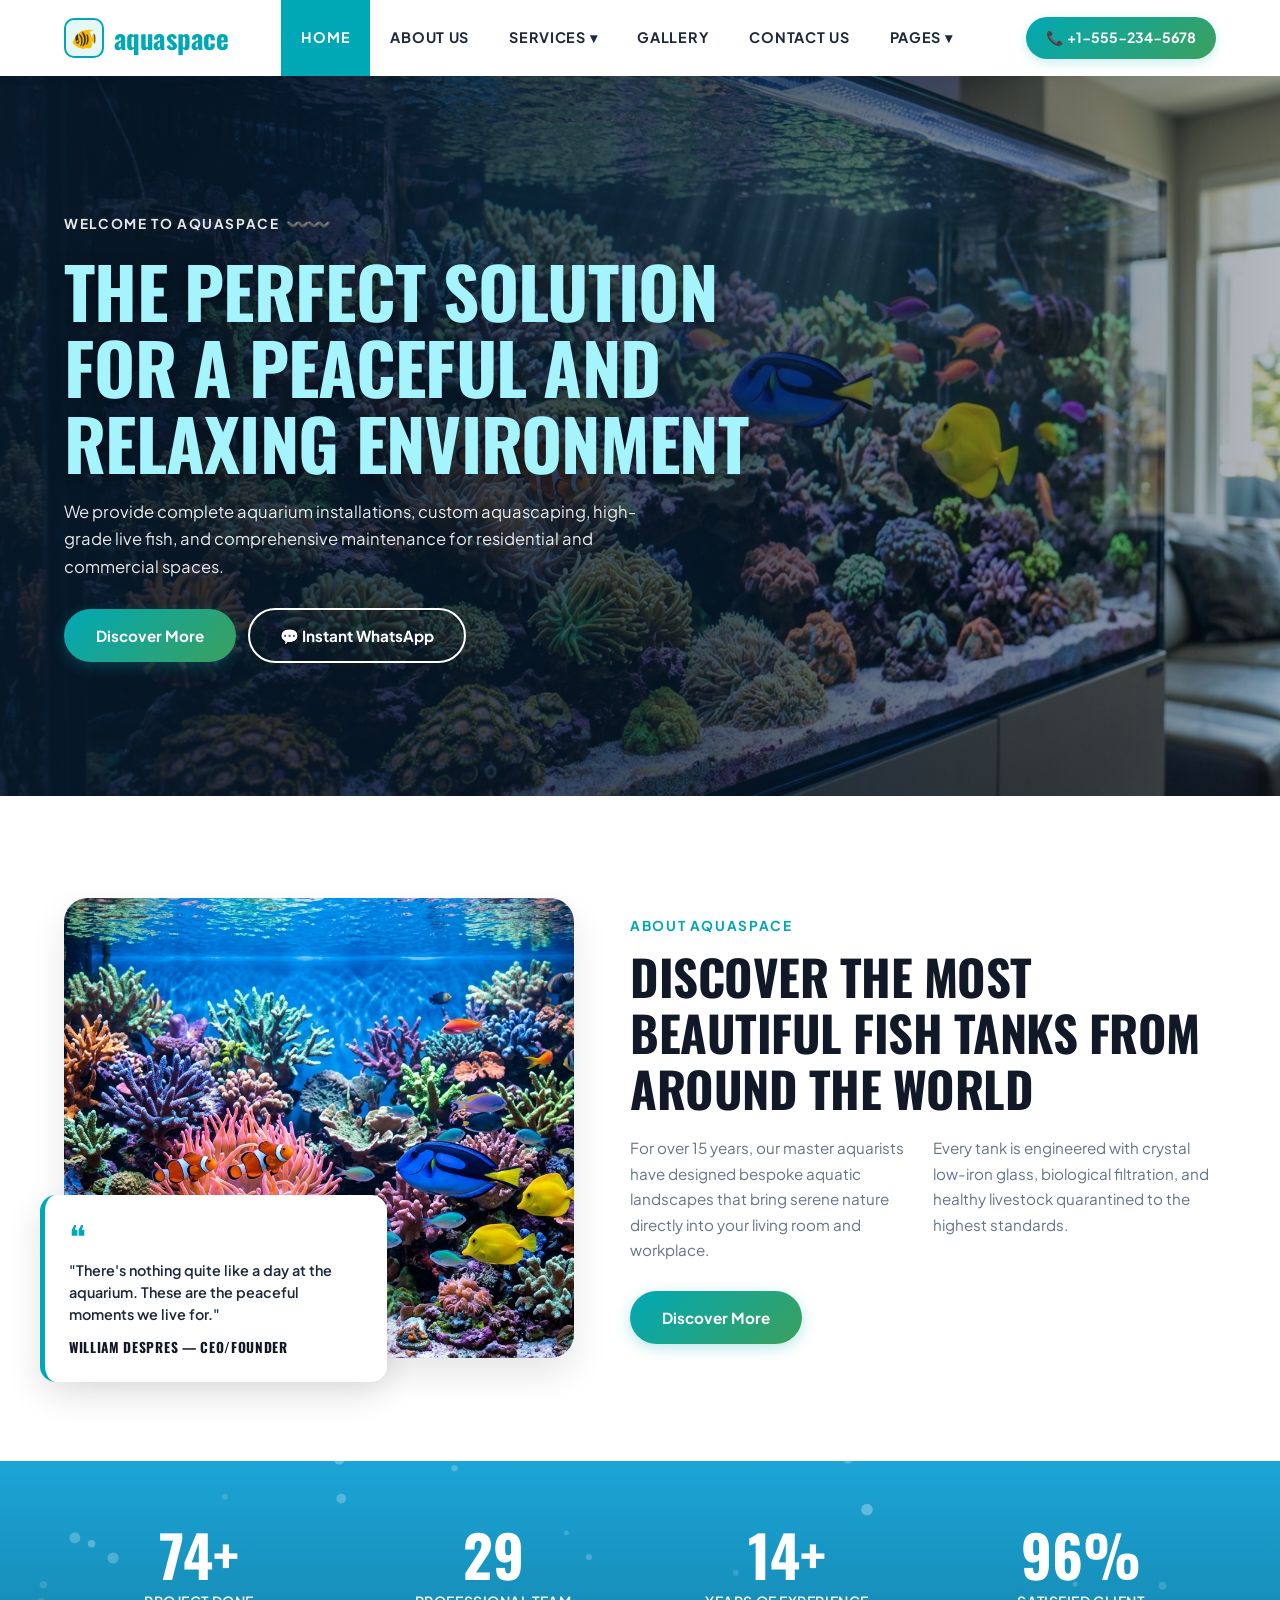
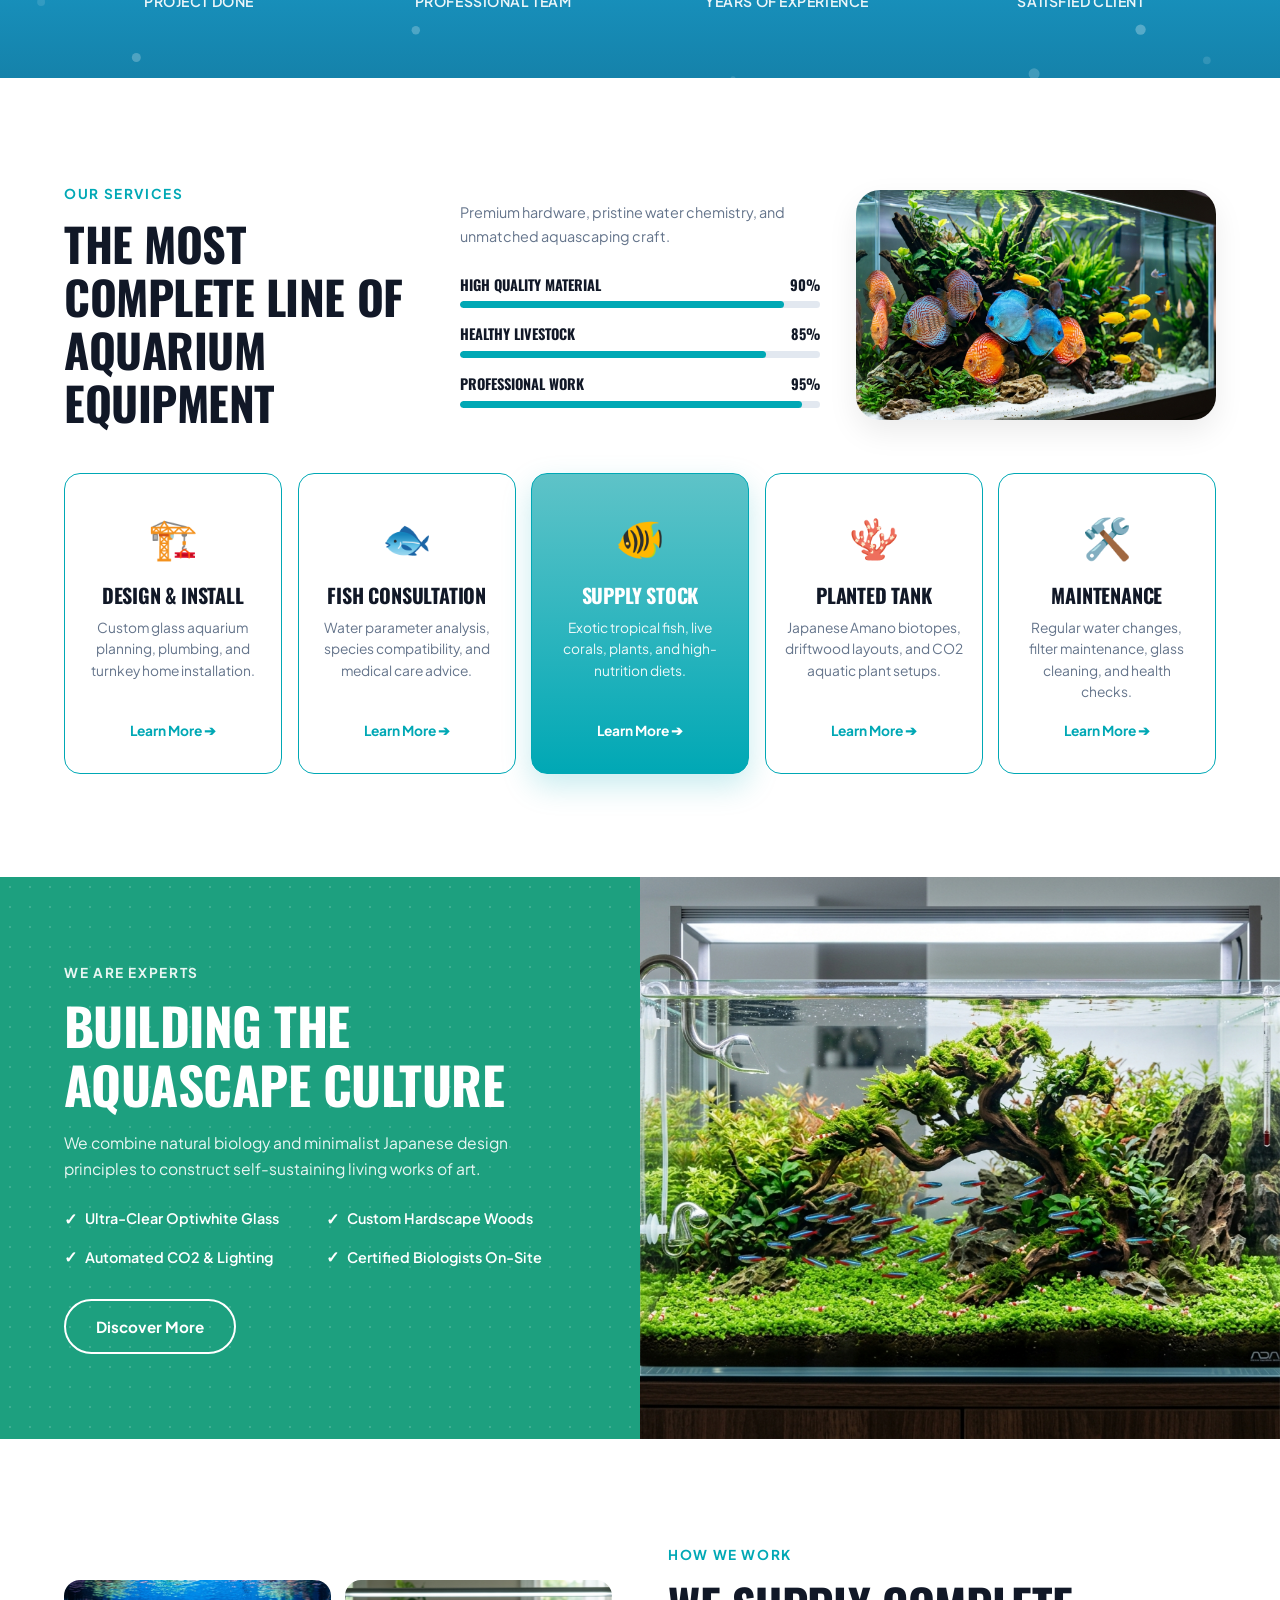
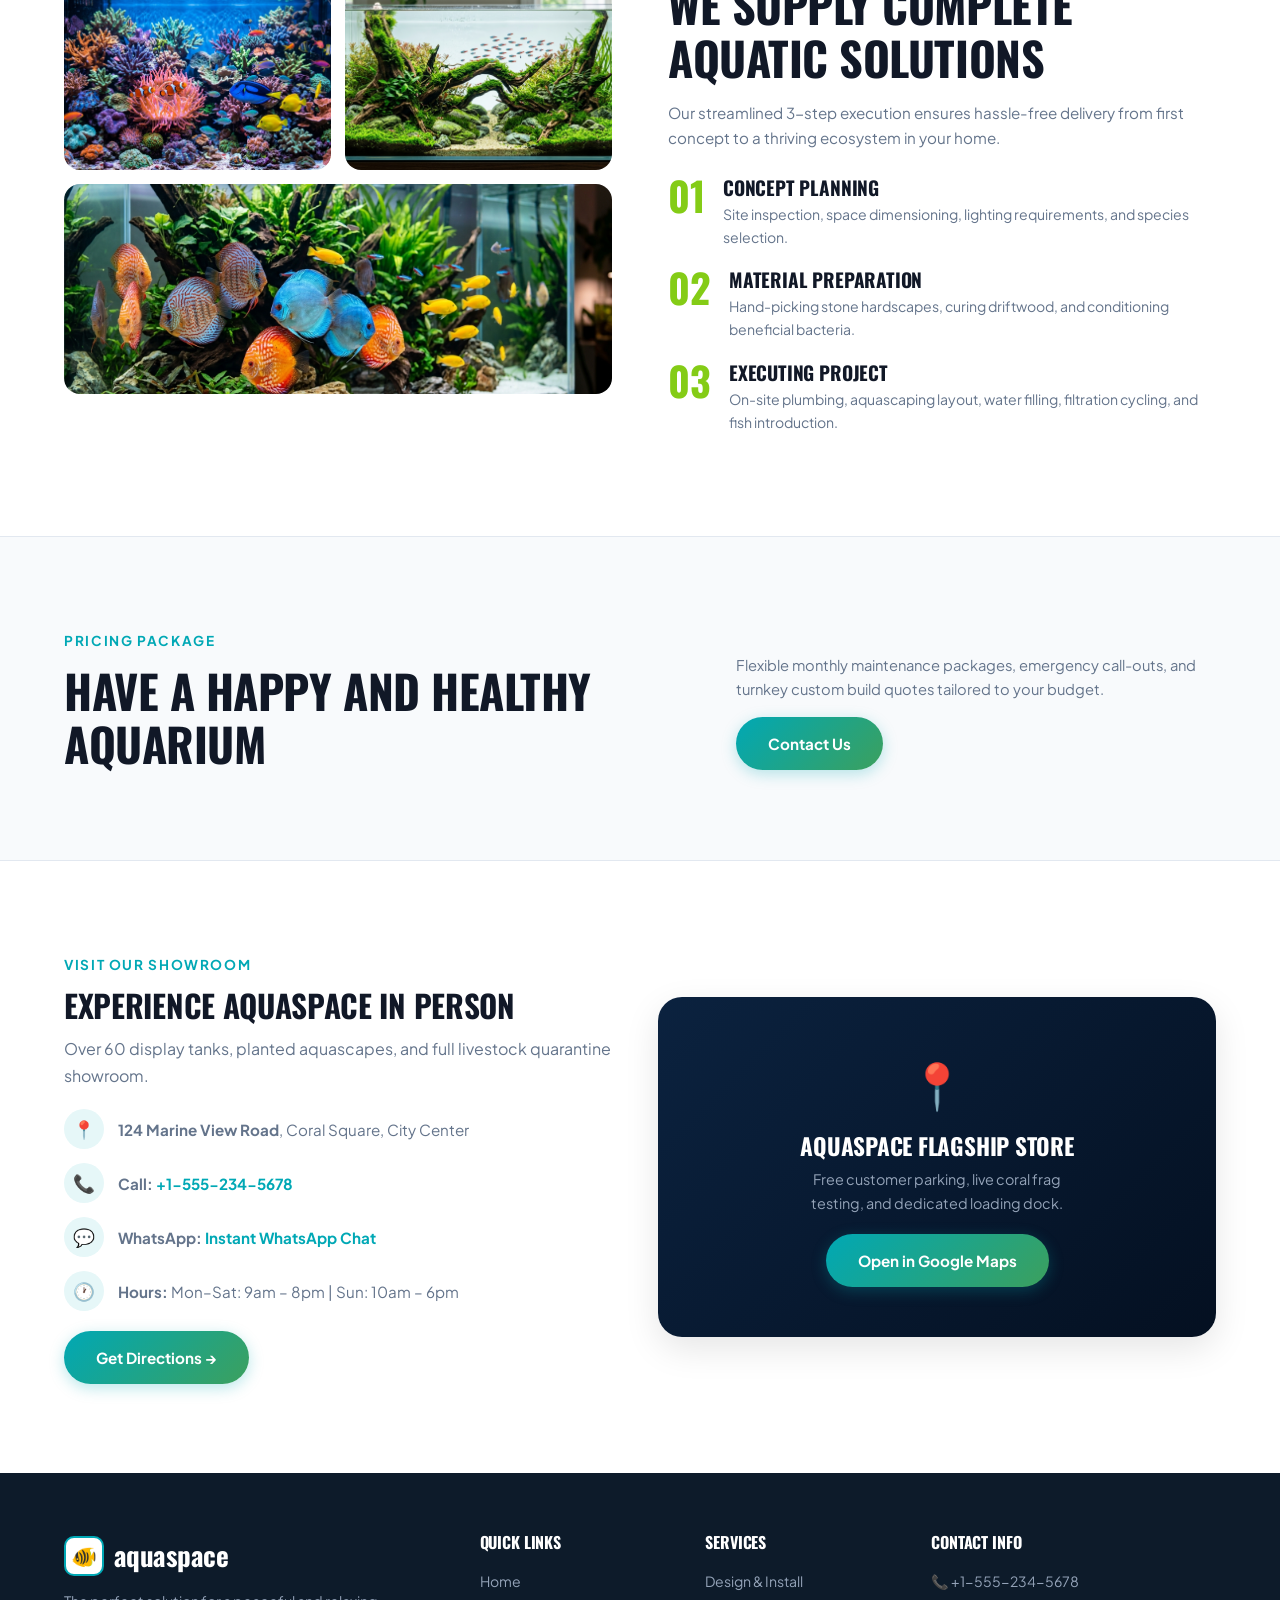
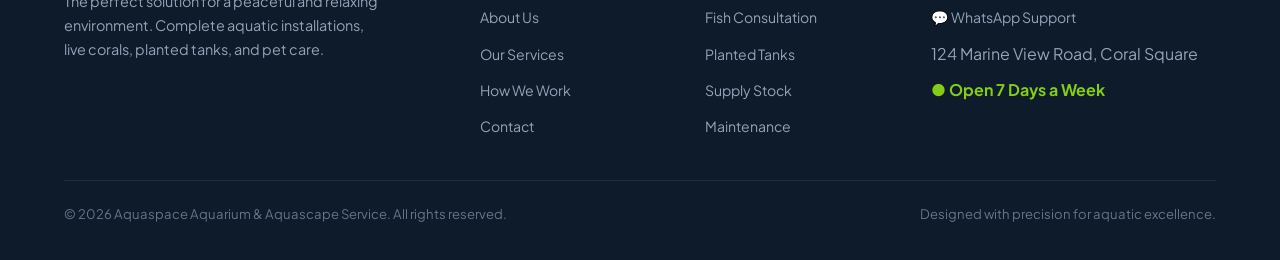
==== commit ec214ab5: "Simplify mobile interface: remove bottom dock, streamline hero & spacing, use clean top-right hambur" ====
--- a/index.html
+++ b/index.html
@@ -14,7 +14,7 @@
 
   <style>
     /* ==========================================================================
-       1. GLOBAL RESET & AQUASPACE DESIGN SYSTEM
+       1. GLOBAL RESET & CLEAN DESIGN SYSTEM
        ========================================================================== */
     *, *::before, *::after {
       box-sizing: border-box;
@@ -84,13 +84,13 @@
       display: block;
     }
 
-    /* Gradient Buttons with Shimmer Hover */
+    /* Buttons */
     .btn-gradient {
       display: inline-flex;
       align-items: center;
       justify-content: center;
-      gap: 10px;
-      padding: 14px 34px;
+      gap: 8px;
+      padding: 14px 32px;
       border-radius: var(--radius-full);
       background: var(--gradient-btn);
       color: #ffffff !important;
@@ -99,39 +99,22 @@
       font-weight: 700;
       border: none;
       cursor: pointer;
-      position: relative;
-      overflow: hidden;
-      box-shadow: 0 4px 15px rgba(0, 168, 181, 0.3);
-      transition: all 0.35s cubic-bezier(0.16, 1, 0.3, 1);
-    }
-
-    .btn-gradient::before {
-      content: '';
-      position: absolute;
-      top: 0;
-      left: -100%;
-      width: 100%;
-      height: 100%;
-      background: linear-gradient(90deg, transparent, rgba(255, 255, 255, 0.25), transparent);
-      transition: left 0.6s ease;
-    }
-
-    .btn-gradient:hover::before {
-      left: 100%;
+      box-shadow: 0 4px 15px rgba(0, 168, 181, 0.28);
+      transition: all 0.3s cubic-bezier(0.16, 1, 0.3, 1);
     }
 
     .btn-gradient:hover {
       background: var(--gradient-btn-hover);
-      transform: translateY(-3px) scale(1.02);
-      box-shadow: 0 8px 25px rgba(0, 168, 181, 0.5);
+      transform: translateY(-2px);
+      box-shadow: 0 8px 24px rgba(0, 168, 181, 0.45);
     }
 
     .btn-outline-white {
       display: inline-flex;
       align-items: center;
       justify-content: center;
-      gap: 10px;
-      padding: 13px 32px;
+      gap: 8px;
+      padding: 13px 30px;
       border-radius: var(--radius-full);
       background: transparent;
       border: 2px solid #ffffff;
@@ -145,16 +128,15 @@
       background: #ffffff;
       color: var(--topo-dark) !important;
       transform: translateY(-2px);
-      box-shadow: 0 8px 20px rgba(0, 0, 0, 0.15);
     }
 
     /* Sub-taglines */
     .sub-tagline {
       display: inline-flex;
       align-items: center;
-      gap: 8px;
+      gap: 6px;
       font-family: var(--font-body);
-      font-size: 0.88rem;
+      font-size: 0.85rem;
       font-weight: 700;
       text-transform: uppercase;
       letter-spacing: 0.12em;
@@ -171,8 +153,8 @@
        ========================================================================== */
     .reveal {
       opacity: 0;
-      transform: translateY(40px);
-      transition: opacity 0.85s cubic-bezier(0.16, 1, 0.3, 1), transform 0.85s cubic-bezier(0.16, 1, 0.3, 1);
+      transform: translateY(35px);
+      transition: opacity 0.75s cubic-bezier(0.16, 1, 0.3, 1), transform 0.75s cubic-bezier(0.16, 1, 0.3, 1);
       will-change: opacity, transform;
     }
 
@@ -183,8 +165,8 @@
 
     .reveal-left {
       opacity: 0;
-      transform: translateX(-40px);
-      transition: opacity 0.85s cubic-bezier(0.16, 1, 0.3, 1), transform 0.85s cubic-bezier(0.16, 1, 0.3, 1);
+      transform: translateX(-35px);
+      transition: opacity 0.75s cubic-bezier(0.16, 1, 0.3, 1), transform 0.75s cubic-bezier(0.16, 1, 0.3, 1);
       will-change: opacity, transform;
     }
 
@@ -195,26 +177,14 @@
 
     .reveal-right {
       opacity: 0;
-      transform: translateX(40px);
-      transition: opacity 0.85s cubic-bezier(0.16, 1, 0.3, 1), transform 0.85s cubic-bezier(0.16, 1, 0.3, 1);
+      transform: translateX(35px);
+      transition: opacity 0.75s cubic-bezier(0.16, 1, 0.3, 1), transform 0.75s cubic-bezier(0.16, 1, 0.3, 1);
       will-change: opacity, transform;
     }
 
     .reveal-right.active {
       opacity: 1;
       transform: translateX(0);
-    }
-
-    .reveal-scale {
-      opacity: 0;
-      transform: scale(0.94);
-      transition: opacity 0.85s cubic-bezier(0.16, 1, 0.3, 1), transform 0.85s cubic-bezier(0.16, 1, 0.3, 1);
-      will-change: opacity, transform;
-    }
-
-    .reveal-scale.active {
-      opacity: 1;
-      transform: scale(1);
     }
 
     .delay-1 { transition-delay: 0.1s; }
@@ -223,18 +193,8 @@
     .delay-4 { transition-delay: 0.4s; }
     .delay-5 { transition-delay: 0.5s; }
 
-    @keyframes floatCard {
-      0% { transform: translateY(0); }
-      50% { transform: translateY(-8px); }
-      100% { transform: translateY(0); }
-    }
-
-    .float-anim {
-      animation: floatCard 5s ease-in-out infinite;
-    }
-
     /* ==========================================================================
-       3. TOP NAVBAR (DESKTOP & MOBILE INTEGRATED)
+       3. TOP NAVBAR & CLEAN MOBILE DRAWER
        ========================================================================== */
     .site-header {
       position: sticky;
@@ -244,13 +204,13 @@
       z-index: 1000;
       background: rgba(255, 255, 255, 0.98);
       backdrop-filter: blur(15px);
-      box-shadow: 0 2px 15px rgba(0, 0, 0, 0.05);
+      box-shadow: 0 2px 12px rgba(0, 0, 0, 0.04);
       transition: all 0.3s ease;
     }
 
     .site-header.scrolled {
-      box-shadow: 0 4px 25px rgba(0, 0, 0, 0.08);
-      height: 70px;
+      box-shadow: 0 4px 20px rgba(0, 0, 0, 0.08);
+      height: 68px;
     }
 
     .nav-container {
@@ -260,12 +220,12 @@
       display: flex;
       align-items: center;
       justify-content: space-between;
-      height: 80px;
+      height: 76px;
       transition: height 0.3s ease;
     }
 
     .site-header.scrolled .nav-container {
-      height: 70px;
+      height: 68px;
     }
 
     .brand-logo {
@@ -275,8 +235,8 @@
     }
 
     .brand-logo-icon {
-      width: 42px;
-      height: 42px;
+      width: 40px;
+      height: 40px;
       border-radius: 10px;
       background: #e6f7f8;
       border: 2px solid var(--primary-cyan);
@@ -285,12 +245,11 @@
       justify-content: center;
       font-size: 1.3rem;
       color: var(--primary-cyan);
-      transition: transform 0.3s ease;
     }
 
     .brand-logo-text {
       font-family: var(--font-headline);
-      font-size: 1.75rem;
+      font-size: 1.7rem;
       font-weight: 700;
       color: var(--primary-cyan);
       letter-spacing: -0.02em;
@@ -314,13 +273,13 @@
       height: 100%;
       display: flex;
       align-items: center;
-      padding: 0 22px;
-      font-size: 0.92rem;
+      padding: 0 20px;
+      font-size: 0.9rem;
       font-weight: 700;
       text-transform: uppercase;
       letter-spacing: 0.05em;
       color: var(--text-dark);
-      transition: color 0.25s, background 0.25s;
+      transition: color 0.2s, background 0.2s;
     }
 
     .main-nav a:hover {
@@ -342,29 +301,29 @@
       display: inline-flex;
       align-items: center;
       gap: 8px;
-      padding: 10px 22px;
+      padding: 9px 20px;
       border-radius: var(--radius-full);
       background: var(--gradient-btn);
       color: #ffffff !important;
       font-weight: 700;
-      font-size: 0.9rem;
-      box-shadow: 0 4px 15px rgba(0, 168, 181, 0.25);
+      font-size: 0.88rem;
+      box-shadow: 0 4px 12px rgba(0, 168, 181, 0.2);
       transition: all 0.25s ease;
     }
 
     .header-phone-btn:hover {
       transform: translateY(-2px);
-      box-shadow: 0 6px 20px rgba(0, 168, 181, 0.4);
-    }
-
-    /* Mobile Hamburger Button */
+      box-shadow: 0 6px 18px rgba(0, 168, 181, 0.35);
+    }
+
+    /* Clean Modern Mobile Hamburger Button (Top Right Only) */
     .mobile-menu-trigger {
       display: none;
-      width: 42px;
-      height: 42px;
-      border-radius: 10px;
-      background: #f1f5f9;
-      border: none;
+      width: 44px;
+      height: 44px;
+      border-radius: 12px;
+      background: #f8fafc;
+      border: 1px solid var(--border-color);
       cursor: pointer;
       flex-direction: column;
       align-items: center;
@@ -372,15 +331,20 @@
       gap: 5px;
       padding: 0;
       z-index: 1100;
+      transition: background 0.2s, transform 0.2s;
+    }
+
+    .mobile-menu-trigger:active {
+      transform: scale(0.94);
     }
 
     .mobile-menu-trigger span {
       display: block;
-      width: 22px;
+      width: 20px;
       height: 2px;
-      background: var(--text-dark);
+      background: var(--text-heading);
       border-radius: 2px;
-      transition: transform 0.3s ease, opacity 0.3s ease;
+      transition: transform 0.3s cubic-bezier(0.16, 1, 0.3, 1), opacity 0.3s ease;
     }
 
     .mobile-menu-trigger.open span:nth-child(1) {
@@ -393,22 +357,22 @@
       transform: translateY(-7px) rotate(-45deg);
     }
 
-    /* Mobile Navigation Drawer */
+    /* Mobile Slide Drawer */
     .mobile-nav-drawer {
       position: fixed;
       top: 0;
       right: -100%;
-      width: 85%;
-      max-width: 360px;
+      width: 82%;
+      max-width: 340px;
       height: 100vh;
       background: #ffffff;
-      box-shadow: -10px 0 30px rgba(0, 0, 0, 0.2);
+      box-shadow: -15px 0 35px rgba(0, 0, 0, 0.15);
       z-index: 1050;
-      padding: 100px 30px 40px;
+      padding: 90px 24px 36px;
       display: flex;
       flex-direction: column;
       justify-content: space-between;
-      transition: right 0.4s cubic-bezier(0.16, 1, 0.3, 1);
+      transition: right 0.35s cubic-bezier(0.16, 1, 0.3, 1);
     }
 
     .mobile-nav-drawer.open {
@@ -418,7 +382,7 @@
     .mobile-drawer-overlay {
       position: fixed;
       inset: 0;
-      background: rgba(0, 0, 0, 0.6);
+      background: rgba(15, 23, 42, 0.5);
       backdrop-filter: blur(4px);
       z-index: 1040;
       opacity: 0;
@@ -435,39 +399,45 @@
       list-style: none;
       display: flex;
       flex-direction: column;
-      gap: 18px;
+      gap: 14px;
     }
 
     .mobile-drawer-links a {
       font-family: var(--font-headline);
-      font-size: 1.4rem;
+      font-size: 1.35rem;
       font-weight: 700;
       color: var(--text-heading);
       display: flex;
       align-items: center;
       justify-content: space-between;
-      padding-bottom: 10px;
-      border-bottom: 1px solid var(--border-color);
-      transition: color 0.2s ease;
+      padding: 8px 0;
+      border-bottom: 1px solid #f1f5f9;
+      transition: color 0.2s ease, padding-left 0.2s ease;
     }
 
     .mobile-drawer-links a:hover,
     .mobile-drawer-links a.active {
       color: var(--primary-cyan);
+      padding-left: 6px;
+    }
+
+    .mobile-drawer-links a span {
+      font-size: 1.1rem;
+      color: var(--text-light);
     }
 
     .mobile-drawer-footer {
       display: flex;
       flex-direction: column;
-      gap: 12px;
+      gap: 10px;
     }
 
     /* ==========================================================================
-       4. HERO SECTION (APP-LIKE REFINED HERO WITH QUICK CHIPS)
+       4. HERO SECTION
        ========================================================================== */
     .hero-banner {
       position: relative;
-      min-height: 82vh;
+      min-height: 80vh;
       display: flex;
       align-items: center;
       background: url('images/hero-marine.jpg') center center / cover no-repeat;
@@ -478,79 +448,52 @@
     .hero-overlay {
       position: absolute;
       inset: 0;
-      background: linear-gradient(90deg, rgba(7, 26, 44, 0.88) 0%, rgba(7, 26, 44, 0.7) 55%, rgba(7, 26, 44, 0.3) 100%);
+      background: linear-gradient(90deg, rgba(7, 26, 44, 0.88) 0%, rgba(7, 26, 44, 0.72) 55%, rgba(7, 26, 44, 0.3) 100%);
       pointer-events: none;
     }
 
     .hero-content {
       position: relative;
       z-index: 10;
-      max-width: 780px;
+      max-width: 760px;
     }
 
     .hero-wave-icon {
-      font-size: 1.3rem;
+      font-size: 1.2rem;
       letter-spacing: -3px;
       color: var(--primary-cyan);
       display: inline-block;
-      animation: waveFloat 2.5s ease-in-out infinite alternate;
-    }
-
-    @keyframes waveFloat {
-      0% { transform: translateX(0); }
-      100% { transform: translateX(6px); }
     }
 
     .hero-title {
-      font-size: clamp(2.5rem, 5.8vw, 5.2rem);
+      font-size: clamp(2.4rem, 5.5vw, 5rem);
       font-weight: 700;
       color: #a5f3fc;
-      line-height: 1.06;
-      margin-bottom: 20px;
-      text-shadow: 0 4px 20px rgba(0, 0, 0, 0.4);
+      line-height: 1.08;
+      margin-bottom: 18px;
+      text-shadow: 0 4px 18px rgba(0, 0, 0, 0.4);
     }
 
     .hero-description {
-      font-size: clamp(1rem, 1.35vw, 1.2rem);
+      font-size: clamp(0.98rem, 1.3vw, 1.18rem);
       color: rgba(255, 255, 255, 0.9);
-      line-height: 1.68;
-      margin-bottom: 32px;
-      max-width: 620px;
-    }
-
-    .hero-chips-row {
+      line-height: 1.65;
+      margin-bottom: 28px;
+      max-width: 600px;
+    }
+
+    .hero-action-btns {
       display: flex;
       flex-wrap: wrap;
-      gap: 10px;
-      margin-bottom: 32px;
-    }
-
-    .hero-chip {
-      padding: 6px 14px;
-      border-radius: var(--radius-full);
-      background: rgba(255, 255, 255, 0.12);
-      backdrop-filter: blur(10px);
-      border: 1px solid rgba(255, 255, 255, 0.2);
-      color: #ffffff;
-      font-size: 0.82rem;
-      font-weight: 700;
-      display: flex;
-      align-items: center;
-      gap: 6px;
-    }
-
-    .hero-action-btns {
-      display: flex;
-      flex-wrap: wrap;
-      gap: 14px;
+      gap: 12px;
       align-items: center;
     }
 
     /* ==========================================================================
-       5. ABOUT SECTION (ROUNDED TANK + OVERLAPPING QUOTE CARD)
+       5. ABOUT SECTION
        ========================================================================== */
     .about-section {
-      padding: clamp(60px, 9vw, 120px) var(--gutter);
+      padding: clamp(60px, 8vw, 110px) var(--gutter);
       background: #ffffff;
       overflow: hidden;
     }
@@ -560,7 +503,7 @@
       margin: 0 auto;
       display: grid;
       grid-template-columns: 1fr 1.15fr;
-      gap: 64px;
+      gap: 56px;
       align-items: center;
     }
 
@@ -570,34 +513,29 @@
 
     .about-main-img {
       width: 100%;
-      height: 480px;
+      height: 460px;
       object-fit: cover;
       border-radius: var(--radius-lg);
-      box-shadow: 0 20px 40px rgba(0, 0, 0, 0.12);
-      transition: transform 0.5s ease;
-    }
-
-    .about-main-img:hover {
-      transform: scale(1.02);
+      box-shadow: 0 16px 36px rgba(0, 0, 0, 0.1);
     }
 
     .quote-overlay-card {
       position: absolute;
-      bottom: -30px;
-      left: -30px;
-      width: 65%;
+      bottom: -24px;
+      left: -24px;
+      width: 68%;
       background: #ffffff;
       border-radius: var(--radius-md);
-      padding: 26px;
-      box-shadow: 0 15px 40px rgba(0, 0, 0, 0.15);
+      padding: 24px;
+      box-shadow: 0 12px 35px rgba(0, 0, 0, 0.12);
       border-left: 5px solid var(--primary-cyan);
     }
 
     .quote-icon {
-      font-size: 2.2rem;
+      font-size: 2rem;
       color: var(--primary-cyan);
       line-height: 1;
-      margin-bottom: 10px;
+      margin-bottom: 8px;
     }
 
     .quote-text {
@@ -605,40 +543,40 @@
       color: var(--text-dark);
       line-height: 1.55;
       font-weight: 600;
-      margin-bottom: 12px;
+      margin-bottom: 10px;
     }
 
     .quote-author {
       font-family: var(--font-headline);
-      font-size: 0.88rem;
+      font-size: 0.85rem;
       font-weight: 700;
       color: var(--text-heading);
       letter-spacing: 0.05em;
     }
 
     .about-text-wrap h2 {
-      font-size: clamp(2rem, 3.8vw, 3.4rem);
-      margin-bottom: 20px;
+      font-size: clamp(2rem, 3.8vw, 3.2rem);
+      margin-bottom: 18px;
     }
 
     .about-cols-text {
       display: grid;
       grid-template-columns: 1fr 1fr;
       gap: 20px;
-      margin-bottom: 32px;
+      margin-bottom: 28px;
       font-size: 0.95rem;
       color: var(--text-gray);
-      line-height: 1.7;
+      line-height: 1.68;
     }
 
     /* ==========================================================================
-       6. COUNTER RIBBON (WAVY OCEAN RIBBON + DYNAMIC STATS)
+       6. COUNTER RIBBON
        ========================================================================== */
     .counters-ribbon {
       position: relative;
       background: linear-gradient(180deg, #1ba5d6 0%, #1582aa 100%);
       color: #ffffff;
-      padding: 60px var(--gutter);
+      padding: 55px var(--gutter);
       overflow: hidden;
     }
 
@@ -664,11 +602,7 @@
     }
 
     .counter-card-mobile {
-      background: rgba(255, 255, 255, 0.1);
-      backdrop-filter: blur(10px);
-      border: 1px solid rgba(255, 255, 255, 0.15);
-      border-radius: var(--radius-md);
-      padding: 20px 12px;
+      padding: 10px;
     }
 
     .counter-num {
@@ -680,7 +614,7 @@
     }
 
     .counter-label {
-      font-size: 0.9rem;
+      font-size: 0.88rem;
       font-weight: 600;
       opacity: 0.92;
       text-transform: uppercase;
@@ -691,7 +625,7 @@
        7. OUR SERVICES & SKILL BARS
        ========================================================================== */
     .services-section {
-      padding: clamp(60px, 9vw, 120px) var(--gutter);
+      padding: clamp(60px, 8vw, 110px) var(--gutter);
       background: #ffffff;
     }
 
@@ -705,7 +639,7 @@
       grid-template-columns: 1fr 1fr 1fr;
       gap: 36px;
       align-items: center;
-      margin-bottom: 50px;
+      margin-bottom: 44px;
     }
 
     .services-top-row h2 {
@@ -715,22 +649,22 @@
     .skills-block {
       display: flex;
       flex-direction: column;
-      gap: 16px;
+      gap: 14px;
     }
 
     .skill-label-row {
       display: flex;
       justify-content: space-between;
       font-family: var(--font-headline);
-      font-size: 0.92rem;
+      font-size: 0.9rem;
       font-weight: 700;
       color: var(--text-heading);
-      margin-bottom: 6px;
+      margin-bottom: 5px;
     }
 
     .skill-bar-track {
       width: 100%;
-      height: 8px;
+      height: 7px;
       background: #e2e8f0;
       border-radius: var(--radius-full);
       overflow: hidden;
@@ -747,45 +681,40 @@
     .services-thumb-img {
       border-radius: var(--radius-lg);
       width: 100%;
-      height: 240px;
+      height: 230px;
       object-fit: cover;
-      box-shadow: 0 15px 35px rgba(0, 0, 0, 0.1);
-      transition: transform 0.4s ease;
-    }
-
-    .services-thumb-img:hover {
-      transform: scale(1.03);
+      box-shadow: 0 12px 30px rgba(0, 0, 0, 0.08);
     }
 
     /* 5 Outlined Service Cards */
     .services-cards-grid {
       display: grid;
       grid-template-columns: repeat(5, 1fr);
-      gap: 18px;
+      gap: 16px;
     }
 
     .service-card {
       border: 1.5px solid var(--primary-cyan);
       border-radius: var(--radius-md);
-      padding: 32px 20px;
+      padding: 30px 18px;
       display: flex;
       flex-direction: column;
       align-items: center;
       text-align: center;
       background: #ffffff;
-      transition: all 0.35s cubic-bezier(0.16, 1, 0.3, 1);
+      transition: all 0.3s cubic-bezier(0.16, 1, 0.3, 1);
     }
 
     .service-card:hover {
-      transform: translateY(-8px);
-      box-shadow: 0 20px 40px rgba(0, 168, 181, 0.22);
+      transform: translateY(-6px);
+      box-shadow: 0 16px 36px rgba(0, 168, 181, 0.18);
     }
 
     .service-card.highlighted {
       background: linear-gradient(180deg, #5ec3c8 0%, #00a8b5 100%);
       color: #ffffff;
       border-color: #00a8b5;
-      box-shadow: 0 15px 35px rgba(0, 168, 181, 0.25);
+      box-shadow: 0 12px 30px rgba(0, 168, 181, 0.22);
     }
 
     .service-card.highlighted h4 {
@@ -793,7 +722,7 @@
     }
 
     .service-card.highlighted p {
-      color: rgba(255, 255, 255, 0.9);
+      color: rgba(255, 255, 255, 0.92);
     }
 
     .service-card.highlighted .service-link {
@@ -801,14 +730,9 @@
     }
 
     .service-icon-box {
-      font-size: 2.6rem;
+      font-size: 2.5rem;
       color: var(--primary-cyan);
-      margin-bottom: 16px;
-      transition: transform 0.3s ease;
-    }
-
-    .service-card:hover .service-icon-box {
-      transform: scale(1.15) rotate(5deg);
+      margin-bottom: 14px;
     }
 
     .service-card.highlighted .service-icon-box {
@@ -817,39 +741,34 @@
 
     .service-card h4 {
       font-size: 1.25rem;
-      margin-bottom: 12px;
+      margin-bottom: 10px;
     }
 
     .service-card p {
-      font-size: 0.88rem;
+      font-size: 0.86rem;
       color: var(--text-gray);
       line-height: 1.55;
-      margin-bottom: 20px;
+      margin-bottom: 18px;
       flex: 1;
     }
 
     .service-link {
-      font-size: 0.88rem;
+      font-size: 0.86rem;
       font-weight: 700;
       color: var(--primary-cyan);
       display: inline-flex;
       align-items: center;
-      gap: 6px;
+      gap: 5px;
       margin-top: auto;
-      transition: gap 0.2s;
-    }
-
-    .service-link:hover {
-      gap: 10px;
     }
 
     /* ==========================================================================
-       8. TOPOGRAPHIC EXPERTS BANNER ("BUILDING THE AQUASCAPE CULTURE")
+       8. TOPOGRAPHIC EXPERTS BANNER
        ========================================================================== */
     .topo-banner-section {
       display: grid;
       grid-template-columns: 1fr 1fr;
-      min-height: 520px;
+      min-height: 500px;
       overflow: hidden;
     }
 
@@ -857,7 +776,7 @@
       background: var(--topo-green);
       background-image: radial-gradient(rgba(255, 255, 255, 0.15) 1px, transparent 0);
       background-size: 20px 20px;
-      padding: clamp(50px, 7vw, 90px) var(--gutter);
+      padding: clamp(50px, 7vw, 85px) var(--gutter);
       color: #ffffff;
       display: flex;
       flex-direction: column;
@@ -867,52 +786,47 @@
     .topo-left-panel h2 {
       font-size: clamp(2.2rem, 4vw, 3.8rem);
       color: #ffffff;
-      margin-bottom: 18px;
+      margin-bottom: 16px;
     }
 
     .topo-left-panel p {
-      font-size: 1rem;
+      font-size: 0.98rem;
       color: rgba(255, 255, 255, 0.9);
-      margin-bottom: 26px;
-      max-width: 520px;
+      margin-bottom: 24px;
+      max-width: 500px;
     }
 
     .topo-checklist {
       display: grid;
       grid-template-columns: 1fr 1fr;
-      gap: 14px;
-      margin-bottom: 32px;
+      gap: 12px;
+      margin-bottom: 28px;
     }
 
     .check-item {
       display: flex;
       align-items: center;
-      gap: 10px;
+      gap: 8px;
       font-weight: 600;
-      font-size: 0.92rem;
+      font-size: 0.9rem;
       color: #ffffff;
     }
 
     .check-icon {
-      font-size: 1.1rem;
+      font-size: 1rem;
       color: #ffffff;
     }
 
     .topo-right-image {
       background: url('images/about-aquascape.jpg') center center / cover no-repeat;
-      min-height: 360px;
-      transition: transform 0.6s ease;
-    }
-
-    .topo-banner-section:hover .topo-right-image {
-      transform: scale(1.03);
+      min-height: 340px;
     }
 
     /* ==========================================================================
-       9. HOW WE WORK (3-IMAGE COLLAGE + NUMBERED STEPS)
+       9. HOW WE WORK
        ========================================================================== */
     .how-we-work-section {
-      padding: clamp(60px, 9vw, 120px) var(--gutter);
+      padding: clamp(60px, 8vw, 110px) var(--gutter);
       background: #ffffff;
       overflow: hidden;
     }
@@ -922,45 +836,39 @@
       margin: 0 auto;
       display: grid;
       grid-template-columns: 1fr 1fr;
-      gap: 60px;
+      gap: 56px;
       align-items: center;
     }
 
     .collage-grid {
       display: grid;
       grid-template-columns: 1fr 1fr;
-      gap: 16px;
+      gap: 14px;
     }
 
     .collage-img-1,
     .collage-img-2 {
-      height: 200px;
+      height: 190px;
       border-radius: var(--radius-md);
       object-fit: cover;
       width: 100%;
-      transition: transform 0.4s ease;
     }
 
     .collage-img-3 {
       grid-column: span 2;
-      height: 220px;
+      height: 210px;
       border-radius: var(--radius-md);
       object-fit: cover;
       width: 100%;
-      transition: transform 0.4s ease;
-    }
-
-    .collage-grid img:hover {
-      transform: scale(1.03);
     }
 
     .how-we-work-content h2 {
       font-size: clamp(2rem, 3.6vw, 3.2rem);
-      margin-bottom: 18px;
+      margin-bottom: 16px;
     }
 
     .how-we-work-content p {
-      margin-bottom: 30px;
+      margin-bottom: 26px;
       font-size: 0.95rem;
       color: var(--text-gray);
     }
@@ -968,35 +876,30 @@
     .steps-list {
       display: flex;
       flex-direction: column;
-      gap: 24px;
+      gap: 20px;
     }
 
     .step-row {
       display: flex;
       align-items: flex-start;
-      gap: 20px;
-      transition: transform 0.3s ease;
-    }
-
-    .step-row:hover {
-      transform: translateX(8px);
+      gap: 18px;
     }
 
     .step-number {
       font-family: var(--font-headline);
-      font-size: 2.6rem;
+      font-size: 2.5rem;
       font-weight: 700;
       color: #84cc16;
       line-height: 0.9;
     }
 
     .step-text h4 {
-      font-size: 1.25rem;
+      font-size: 1.2rem;
       margin-bottom: 4px;
     }
 
     .step-text p {
-      font-size: 0.9rem;
+      font-size: 0.88rem;
       color: var(--text-gray);
       margin-bottom: 0;
     }
@@ -1006,7 +909,7 @@
        ========================================================================== */
     .pricing-cta-section {
       background: var(--bg-light);
-      padding: clamp(60px, 9vw, 110px) var(--gutter);
+      padding: clamp(55px, 7vw, 95px) var(--gutter);
       border-top: 1px solid var(--border-color);
     }
 
@@ -1023,18 +926,18 @@
     }
 
     .pricing-header-right {
-      max-width: 500px;
+      max-width: 480px;
       display: flex;
       flex-direction: column;
       align-items: flex-start;
-      gap: 18px;
+      gap: 16px;
     }
 
     /* ==========================================================================
        11. SHOWROOM LOCATION & CONTACT HUB
        ========================================================================== */
     .location-section {
-      padding: clamp(60px, 8vw, 100px) var(--gutter);
+      padding: clamp(55px, 7vw, 95px) var(--gutter);
       background: #ffffff;
       border-top: 1px solid var(--border-color);
     }
@@ -1044,38 +947,38 @@
       margin: 0 auto;
       display: grid;
       grid-template-columns: 1fr 1fr;
-      gap: 40px;
+      gap: 36px;
       align-items: center;
     }
 
     .location-details h3 {
-      font-size: 2rem;
+      font-size: 1.95rem;
+      margin-bottom: 12px;
+    }
+
+    .contact-item-line {
+      display: flex;
+      align-items: center;
+      gap: 14px;
       margin-bottom: 14px;
-    }
-
-    .contact-item-line {
-      display: flex;
-      align-items: center;
-      gap: 14px;
-      margin-bottom: 16px;
-      font-size: 0.98rem;
+      font-size: 0.95rem;
     }
 
     .contact-item-line .icon {
-      width: 42px;
-      height: 42px;
+      width: 40px;
+      height: 40px;
       border-radius: 50%;
       background: #e6f7f8;
       color: var(--primary-cyan);
       display: flex;
       align-items: center;
       justify-content: center;
-      font-size: 1.15rem;
+      font-size: 1.1rem;
       flex-shrink: 0;
     }
 
     .map-embed-card {
-      height: 360px;
+      height: 340px;
       border-radius: var(--radius-lg);
       background: linear-gradient(135deg, #0b223f, #041021);
       color: #ffffff;
@@ -1083,80 +986,23 @@
       flex-direction: column;
       align-items: center;
       justify-content: center;
-      padding: 36px;
+      padding: 32px;
       text-align: center;
-      box-shadow: 0 15px 40px rgba(0, 0, 0, 0.12);
+      box-shadow: 0 12px 35px rgba(0, 0, 0, 0.1);
     }
 
     .map-embed-card .pin {
-      font-size: 3rem;
-      margin-bottom: 14px;
-      animation: pinBounce 2s infinite alternate;
-    }
-
-    @keyframes pinBounce {
-      0% { transform: translateY(0); }
-      100% { transform: translateY(-6px); }
-    }
-
-    /* ==========================================================================
-       12. MOBILE APP DOCK (FIXED BOTTOM BAR FOR SMARTPHONE USERS)
-       ========================================================================== */
-    .mobile-app-dock {
-      display: none;
-      position: fixed;
-      bottom: 0;
-      left: 0;
-      right: 0;
-      z-index: 1020;
-      background: rgba(255, 255, 255, 0.95);
-      backdrop-filter: blur(18px);
-      -webkit-backdrop-filter: blur(18px);
-      border-top: 1px solid var(--border-color);
-      padding: 8px 16px calc(env(safe-area-inset-bottom, 0px) + 8px);
-      justify-content: space-around;
-      align-items: center;
-      box-shadow: 0 -4px 20px rgba(0, 0, 0, 0.08);
-    }
-
-    .dock-tab {
-      display: flex;
-      flex-direction: column;
-      align-items: center;
-      gap: 3px;
-      color: var(--text-gray);
-      font-size: 0.72rem;
-      font-weight: 700;
-      padding: 4px 10px;
-      border-radius: var(--radius-sm);
-      transition: all 0.2s ease;
-    }
-
-    .dock-tab.active,
-    .dock-tab:hover {
-      color: var(--primary-cyan);
-    }
-
-    .dock-tab .dock-icon {
-      font-size: 1.25rem;
-    }
-
-    .dock-tab.highlight {
-      background: var(--gradient-btn);
-      color: #ffffff !important;
-      border-radius: var(--radius-full);
-      padding: 8px 16px;
-      transform: translateY(-4px);
-      box-shadow: 0 4px 15px rgba(0, 168, 181, 0.4);
+      font-size: 2.8rem;
+      margin-bottom: 12px;
     }
 
     /* Scroll To Top Button */
     .scroll-top-btn {
       position: fixed;
-      bottom: 80px;
+      bottom: 24px;
       right: 20px;
-      width: 44px;
-      height: 44px;
+      width: 42px;
+      height: 42px;
       border-radius: 50%;
       background: var(--gradient-btn);
       color: #ffffff;
@@ -1165,7 +1011,7 @@
       display: flex;
       align-items: center;
       justify-content: center;
-      font-size: 1.2rem;
+      font-size: 1.1rem;
       box-shadow: 0 4px 15px rgba(0, 168, 181, 0.4);
       opacity: 0;
       visibility: hidden;
@@ -1181,20 +1027,20 @@
     }
 
     /* ==========================================================================
-       13. FOOTER
+       12. FOOTER
        ========================================================================== */
     .site-footer {
       background: #0d1b2a;
       color: #ffffff;
-      padding: 70px var(--gutter) 100px;
+      padding: 60px var(--gutter) 36px;
     }
 
     .footer-grid {
       max-width: 1320px;
-      margin: 0 auto 50px;
+      margin: 0 auto 40px;
       display: grid;
       grid-template-columns: 2fr 1fr 1fr 1.5fr;
-      gap: 40px;
+      gap: 36px;
     }
 
     .footer-brand .brand-logo-text {
@@ -1203,16 +1049,16 @@
 
     .footer-brand p {
       color: #94a3b8;
-      font-size: 0.92rem;
+      font-size: 0.9rem;
       line-height: 1.65;
-      margin-top: 14px;
+      margin-top: 12px;
       max-width: 320px;
     }
 
     .footer-col h5 {
       color: #ffffff;
-      font-size: 1.05rem;
-      margin-bottom: 18px;
+      font-size: 1rem;
+      margin-bottom: 16px;
     }
 
     .footer-col ul {
@@ -1224,7 +1070,7 @@
 
     .footer-col a {
       color: #94a3b8;
-      font-size: 0.9rem;
+      font-size: 0.88rem;
       transition: color 0.2s;
     }
 
@@ -1235,17 +1081,17 @@
     .footer-bottom-bar {
       max-width: 1320px;
       margin: 0 auto;
-      border-top: 1px solid rgba(255, 255, 255, 0.1);
-      padding-top: 24px;
+      border-top: 1px solid rgba(255, 255, 255, 0.08);
+      padding-top: 22px;
       display: flex;
       align-items: center;
       justify-content: space-between;
-      font-size: 0.85rem;
+      font-size: 0.82rem;
       color: #64748b;
     }
 
     /* ==========================================================================
-       14. MOBILE APP-LIKE TAILORED BREAKPOINTS (DEDICATED MOBILE INTERFACE)
+       13. CLEAN, POLISHED MOBILE INTERFACE (< 768px)
        ========================================================================== */
     @media (max-width: 1024px) {
       .services-top-row {
@@ -1271,12 +1117,12 @@
         bottom: 0;
         left: 0;
         width: 100%;
-        margin-top: 20px;
+        margin-top: 16px;
       }
       .pricing-header-row {
         flex-direction: column;
         align-items: flex-start;
-        gap: 20px;
+        gap: 16px;
       }
       .location-box-grid {
         grid-template-columns: 1fr;
@@ -1286,7 +1132,7 @@
       }
     }
 
-    /* SMARTPHONE DEDICATED APP EXPERIENCE (< 768px) */
+    /* MOBILE CLEAN & UNCLUTTERED VIEWPORT */
     @media (max-width: 768px) {
       .main-nav,
       .header-phone-btn {
@@ -1297,24 +1143,20 @@
         display: flex;
       }
 
-      .mobile-app-dock {
-        display: flex;
-      }
-
-      /* Hero Section Optimized for Phones */
+      /* Clean Spacing for Mobile */
       .hero-banner {
         min-height: auto;
-        padding: 60px var(--gutter) 70px;
+        padding: 50px var(--gutter) 60px;
       }
 
       .hero-title {
-        font-size: 2.35rem;
-        line-height: 1.1;
+        font-size: 2.2rem;
+        line-height: 1.12;
       }
 
       .hero-description {
-        font-size: 0.95rem;
-        margin-bottom: 24px;
+        font-size: 0.92rem;
+        margin-bottom: 22px;
       }
 
       .hero-action-btns {
@@ -1327,55 +1169,56 @@
         width: 100%;
       }
 
-      /* About Section Mobile Stacking */
+      /* About Section Mobile Clean */
       .about-main-img {
-        height: 320px;
+        height: 280px;
       }
 
       .quote-overlay-card {
-        padding: 20px;
+        padding: 18px;
+        box-shadow: 0 8px 20px rgba(0, 0, 0, 0.08);
       }
 
       .about-cols-text {
         grid-template-columns: 1fr;
-        gap: 14px;
-      }
-
-      /* Counter Ribbon Mobile 2x2 Clean App Grid */
+        gap: 12px;
+      }
+
+      /* Counters Clean 2x2 Grid */
       .counters-ribbon {
-        padding: 45px var(--gutter);
+        padding: 40px var(--gutter);
       }
 
       .counters-inner {
         grid-template-columns: 1fr 1fr;
-        gap: 14px;
+        gap: 16px;
       }
 
       .counter-num {
-        font-size: 2.4rem;
+        font-size: 2.2rem;
       }
 
       .counter-label {
-        font-size: 0.78rem;
-      }
-
-      /* Service Cards Mobile Swipe / Touch Friendly */
+        font-size: 0.75rem;
+      }
+
+      /* Service Cards Clean Stack */
       .services-cards-grid {
         grid-template-columns: 1fr;
-        gap: 16px;
+        gap: 14px;
       }
 
       .service-card {
-        padding: 24px 18px;
+        padding: 22px 16px;
       }
 
       /* Topographic Banner Mobile */
       .topo-left-panel {
-        padding: 45px var(--gutter);
+        padding: 40px var(--gutter);
       }
 
       .topo-left-panel h2 {
-        font-size: 2.1rem;
+        font-size: 1.95rem;
       }
 
       .topo-checklist {
@@ -1384,40 +1227,40 @@
       }
 
       .topo-right-image {
-        min-height: 260px;
+        min-height: 240px;
       }
 
       /* How We Work Collage */
       .collage-grid {
-        gap: 10px;
+        gap: 8px;
       }
 
       .collage-img-1,
       .collage-img-2 {
-        height: 140px;
+        height: 120px;
       }
 
       .collage-img-3 {
-        height: 170px;
+        height: 150px;
       }
 
       .step-number {
-        font-size: 2.2rem;
-      }
-
-      /* Footer Mobile Padding for Fixed Dock */
+        font-size: 2rem;
+      }
+
+      /* Clean Footer for Mobile */
       .site-footer {
-        padding-bottom: 120px;
+        padding: 45px var(--gutter) 25px;
       }
 
       .footer-grid {
         grid-template-columns: 1fr;
-        gap: 30px;
+        gap: 24px;
       }
 
       .footer-bottom-bar {
         flex-direction: column;
-        gap: 10px;
+        gap: 8px;
         text-align: center;
       }
     }
@@ -1426,7 +1269,7 @@
 <body>
 
   <!-- ==========================================================================
-       1. TOP NAVBAR & MOBILE DRAWER
+       1. TOP NAVBAR (CLEAN HEADER & TOP-RIGHT HAMBURGER)
        ========================================================================== -->
   <header class="site-header" id="mainHeader">
     <div class="nav-container">
@@ -1435,7 +1278,7 @@
         <div class="brand-logo-text">aquaspace</div>
       </a>
 
-      <!-- Desktop Nav -->
+      <!-- Desktop Navigation Menu -->
       <ul class="main-nav">
         <li><a href="#hero" class="active">HOME</a></li>
         <li><a href="#about">ABOUT US</a></li>
@@ -1445,14 +1288,14 @@
         <li><a href="#how-we-work">PAGES ▾</a></li>
       </ul>
 
-      <!-- Desktop Header Actions -->
+      <!-- Right Header Actions -->
       <div class="header-actions-right">
         <a href="tel:+15552345678" class="header-phone-btn">
           <span>📞 +1-555-234-5678</span>
         </a>
 
-        <!-- Mobile Hamburger Trigger -->
-        <button class="mobile-menu-trigger" id="mobileMenuBtn" aria-label="Toggle mobile menu">
+        <!-- Clean Mobile 3-Line Hamburger (Top Right) -->
+        <button class="mobile-menu-trigger" id="mobileMenuBtn" aria-label="Open mobile menu">
           <span></span>
           <span></span>
           <span></span>
@@ -1461,11 +1304,11 @@
     </div>
   </header>
 
-  <!-- Mobile Slide-In Navigation Drawer -->
+  <!-- Clean Mobile Slide-In Navigation Drawer -->
   <div class="mobile-drawer-overlay" id="mobileDrawerOverlay"></div>
   <aside class="mobile-nav-drawer" id="mobileDrawer">
     <div>
-      <div class="brand-logo" style="margin-bottom: 30px;">
+      <div class="brand-logo" style="margin-bottom: 24px;">
         <div class="brand-logo-icon">🐠</div>
         <div class="brand-logo-text">aquaspace</div>
       </div>
@@ -1474,9 +1317,9 @@
         <li><a href="#hero" class="mobile-link active">Home <span>→</span></a></li>
         <li><a href="#about" class="mobile-link">About Us <span>→</span></a></li>
         <li><a href="#services" class="mobile-link">Services <span>→</span></a></li>
-        <li><a href="#experts" class="mobile-link">Aquascape Gallery <span>→</span></a></li>
+        <li><a href="#experts" class="mobile-link">Gallery <span>→</span></a></li>
         <li><a href="#how-we-work" class="mobile-link">How We Work <span>→</span></a></li>
-        <li><a href="#location" class="mobile-link">Showroom Location <span>→</span></a></li>
+        <li><a href="#location" class="mobile-link">Contact &amp; Location <span>→</span></a></li>
       </ul>
     </div>
 
@@ -1485,13 +1328,13 @@
         📞 Call +1-555-234-5678
       </a>
       <a href="https://wa.me/15552345678" target="_blank" class="btn-outline-white" style="color: var(--text-dark) !important; border-color: var(--border-color); width: 100%;">
-        💬 WhatsApp Chat
+        💬 WhatsApp Inquiries
       </a>
     </div>
   </aside>
 
   <!-- ==========================================================================
-       2. HERO SECTION (APP-LIKE REFINED HERO WITH QUICK CHIPS)
+       2. HERO SECTION (CLEAN & UNCLUTTERED)
        ========================================================================== -->
   <section class="hero-banner" id="hero">
     <div class="hero-overlay"></div>
@@ -1502,12 +1345,6 @@
       <h1 class="hero-title">
         The Perfect Solution For A Peaceful And Relaxing Environment
       </h1>
-
-      <div class="hero-chips-row">
-        <div class="hero-chip"><span>⭐</span> 4.9 Rating</div>
-        <div class="hero-chip"><span>🚚</span> Live Arrival Warranty</div>
-        <div class="hero-chip"><span>🌿</span> 100% ADA Aquascaping</div>
-      </div>
 
       <p class="hero-description">
         We provide complete aquarium installations, custom aquascaping, high-grade live fish, and comprehensive maintenance for residential and commercial spaces.
@@ -1525,15 +1362,14 @@
   </section>
 
   <!-- ==========================================================================
-       3. ABOUT SECTION (ROUNDED TANK + OVERLAPPING QUOTE CARD)
+       3. ABOUT SECTION (CLEAN INTEGRATED CARD)
        ========================================================================== -->
   <section class="about-section" id="about">
     <div class="about-grid">
       <div class="about-image-wrap reveal-left">
         <img src="images/hero-aquarium.jpg" alt="Beautiful fish tanks from around the world" class="about-main-img" />
         
-        <!-- Overlapping Quote Card from Template -->
-        <div class="quote-overlay-card float-anim">
+        <div class="quote-overlay-card">
           <div class="quote-icon">❝</div>
           <div class="quote-text">
             "There's nothing quite like a day at the aquarium. These are the peaceful moments we live for."
@@ -1565,7 +1401,7 @@
   </section>
 
   <!-- ==========================================================================
-       4. COUNTER RIBBON (WAVY OCEAN RIBBON + DYNAMIC STATS 2x2 GRID)
+       4. COUNTER RIBBON (CLEAN 2x2 ON MOBILE)
        ========================================================================== -->
   <section class="counters-ribbon" id="counters">
     <canvas id="bubbleCanvas"></canvas>
@@ -1590,7 +1426,7 @@
   </section>
 
   <!-- ==========================================================================
-       5. OUR SERVICES & DYNAMIC ANIMATED PROGRESS BARS
+       5. OUR SERVICES & SKILL PROGRESS BARS
        ========================================================================== -->
   <section class="services-section" id="services">
     <div class="services-container">
@@ -1601,7 +1437,7 @@
         </div>
 
         <div class="skills-block reveal delay-1">
-          <p style="font-size:0.92rem; color:var(--text-gray); margin-bottom:12px;">
+          <p style="font-size:0.9rem; color:var(--text-gray); margin-bottom:10px;">
             Premium hardware, pristine water chemistry, and unmatched aquascaping craft.
           </p>
 
@@ -1641,7 +1477,7 @@
         </div>
       </div>
 
-      <!-- 5 Service Cards with Stagger Reveal -->
+      <!-- 5 Service Cards -->
       <div class="services-cards-grid">
         <div class="service-card reveal delay-1">
           <div class="service-icon-box">🏗️</div>
@@ -1657,7 +1493,7 @@
           <a href="#location" class="service-link">Learn More ➔</a>
         </div>
 
-        <!-- Highlighted Card from Template -->
+        <!-- Highlighted Card -->
         <div class="service-card highlighted reveal delay-3">
           <div class="service-icon-box">🐠</div>
           <h4>Supply Stock</h4>
@@ -1683,7 +1519,7 @@
   </section>
 
   <!-- ==========================================================================
-       6. TOPOGRAPHIC EXPERTS BANNER ("BUILDING THE AQUASCAPE CULTURE")
+       6. TOPOGRAPHIC EXPERTS BANNER
        ========================================================================== -->
   <section class="topo-banner-section" id="experts">
     <div class="topo-left-panel reveal-left">
@@ -1715,14 +1551,12 @@
        ========================================================================== -->
   <section class="how-we-work-section" id="how-we-work">
     <div class="how-we-work-grid">
-      <!-- 3-Image Collage with Scale Reveal -->
-      <div class="collage-grid reveal-scale">
+      <div class="collage-grid">
         <img src="images/offer-fish.jpg" alt="Aquarium corals" class="collage-img-1" />
         <img src="images/planted-nature.jpg" alt="Moss and stones" class="collage-img-2" />
         <img src="images/behance-hero.jpg" alt="Tropical fish swimming" class="collage-img-3" />
       </div>
 
-      <!-- Right Steps Content with Left-Shift Reveal -->
       <div class="how-we-work-content reveal-right">
         <div class="sub-tagline">HOW WE WORK</div>
         <h2>We supply complete aquatic solutions</h2>
@@ -1770,7 +1604,7 @@
       </div>
 
       <div class="pricing-header-right">
-        <p style="font-size:0.95rem; color:var(--text-gray);">
+        <p style="font-size:0.92rem; color:var(--text-gray);">
           Flexible monthly maintenance packages, emergency call-outs, and turnkey custom build quotes tailored to your budget.
         </p>
         <a href="#location" class="btn-gradient">
@@ -1788,7 +1622,7 @@
       <div class="location-details reveal-left">
         <div class="sub-tagline">VISIT OUR SHOWROOM</div>
         <h3>Experience Aquaspace in Person</h3>
-        <p style="color:var(--text-gray); margin-bottom:24px;">
+        <p style="color:var(--text-gray); margin-bottom:20px;">
           Over 60 display tanks, planted aquascapes, and full livestock quarantine showroom.
         </p>
 
@@ -1812,18 +1646,18 @@
           <div><strong>Hours:</strong> Mon–Sat: 9am – 8pm | Sun: 10am – 6pm</div>
         </div>
 
-        <div style="margin-top:24px;">
+        <div style="margin-top:20px;">
           <a href="https://maps.google.com/?q=aquarium+and+pet+store" target="_blank" class="btn-gradient">
             Get Directions →
           </a>
         </div>
       </div>
 
-      <!-- Google Maps Card with Scale Reveal -->
+      <!-- Google Maps Card -->
       <div class="map-embed-card reveal-right">
         <div class="pin">📍</div>
-        <h4 style="font-size:1.5rem; color:#ffffff; margin-bottom:8px;">Aquaspace Flagship Store</h4>
-        <p style="color:#94a3b8; font-size:0.92rem; max-width:300px; margin-bottom:20px;">
+        <h4 style="font-size:1.45rem; color:#ffffff; margin-bottom:8px;">Aquaspace Flagship Store</h4>
+        <p style="color:#94a3b8; font-size:0.9rem; max-width:280px; margin-bottom:18px;">
           Free customer parking, live coral frag testing, and dedicated loading dock.
         </p>
         <a href="https://maps.google.com/?q=aquarium+and+pet+store" target="_blank" class="btn-gradient">
@@ -1887,39 +1721,13 @@
     </div>
   </footer>
 
-  <!-- ==========================================================================
-       11. MOBILE APP DOCK (FIXED BOTTOM DOCK FOR SMARTPHONE USERS)
-       ========================================================================== -->
-  <div class="mobile-app-dock">
-    <a href="#hero" class="dock-tab active">
-      <span class="dock-icon">🏠</span>
-      <span>Home</span>
-    </a>
-    <a href="#services" class="dock-tab">
-      <span class="dock-icon">🛠️</span>
-      <span>Services</span>
-    </a>
-    <a href="https://wa.me/15552345678" target="_blank" class="dock-tab highlight">
-      <span class="dock-icon">💬</span>
-      <span>WhatsApp</span>
-    </a>
-    <a href="tel:+15552345678" class="dock-tab">
-      <span class="dock-icon">📞</span>
-      <span>Call</span>
-    </a>
-    <a href="#location" class="dock-tab">
-      <span class="dock-icon">📍</span>
-      <span>Visit</span>
-    </a>
-  </div>
-
   <!-- Scroll to Top Button -->
   <button class="scroll-top-btn" id="scrollTopBtn" title="Scroll to top" aria-label="Scroll to top">
     ↑
   </button>
 
   <!-- ==========================================================================
-       12. INTERACTIVE JS ENGINE (SCROLL ANIMATIONS + MOBILE DRAWER LOGIC)
+       11. INTERACTIVE JS ENGINE
        ========================================================================== -->
   <script>
     (function () {
@@ -1961,7 +1769,7 @@
         rootMargin: '0px 0px -30px 0px'
       });
 
-      document.querySelectorAll('.reveal, .reveal-left, .reveal-right, .reveal-scale').forEach((el) => {
+      document.querySelectorAll('.reveal, .reveal-left, .reveal-right').forEach((el) => {
         revealObserver.observe(el);
       });
 
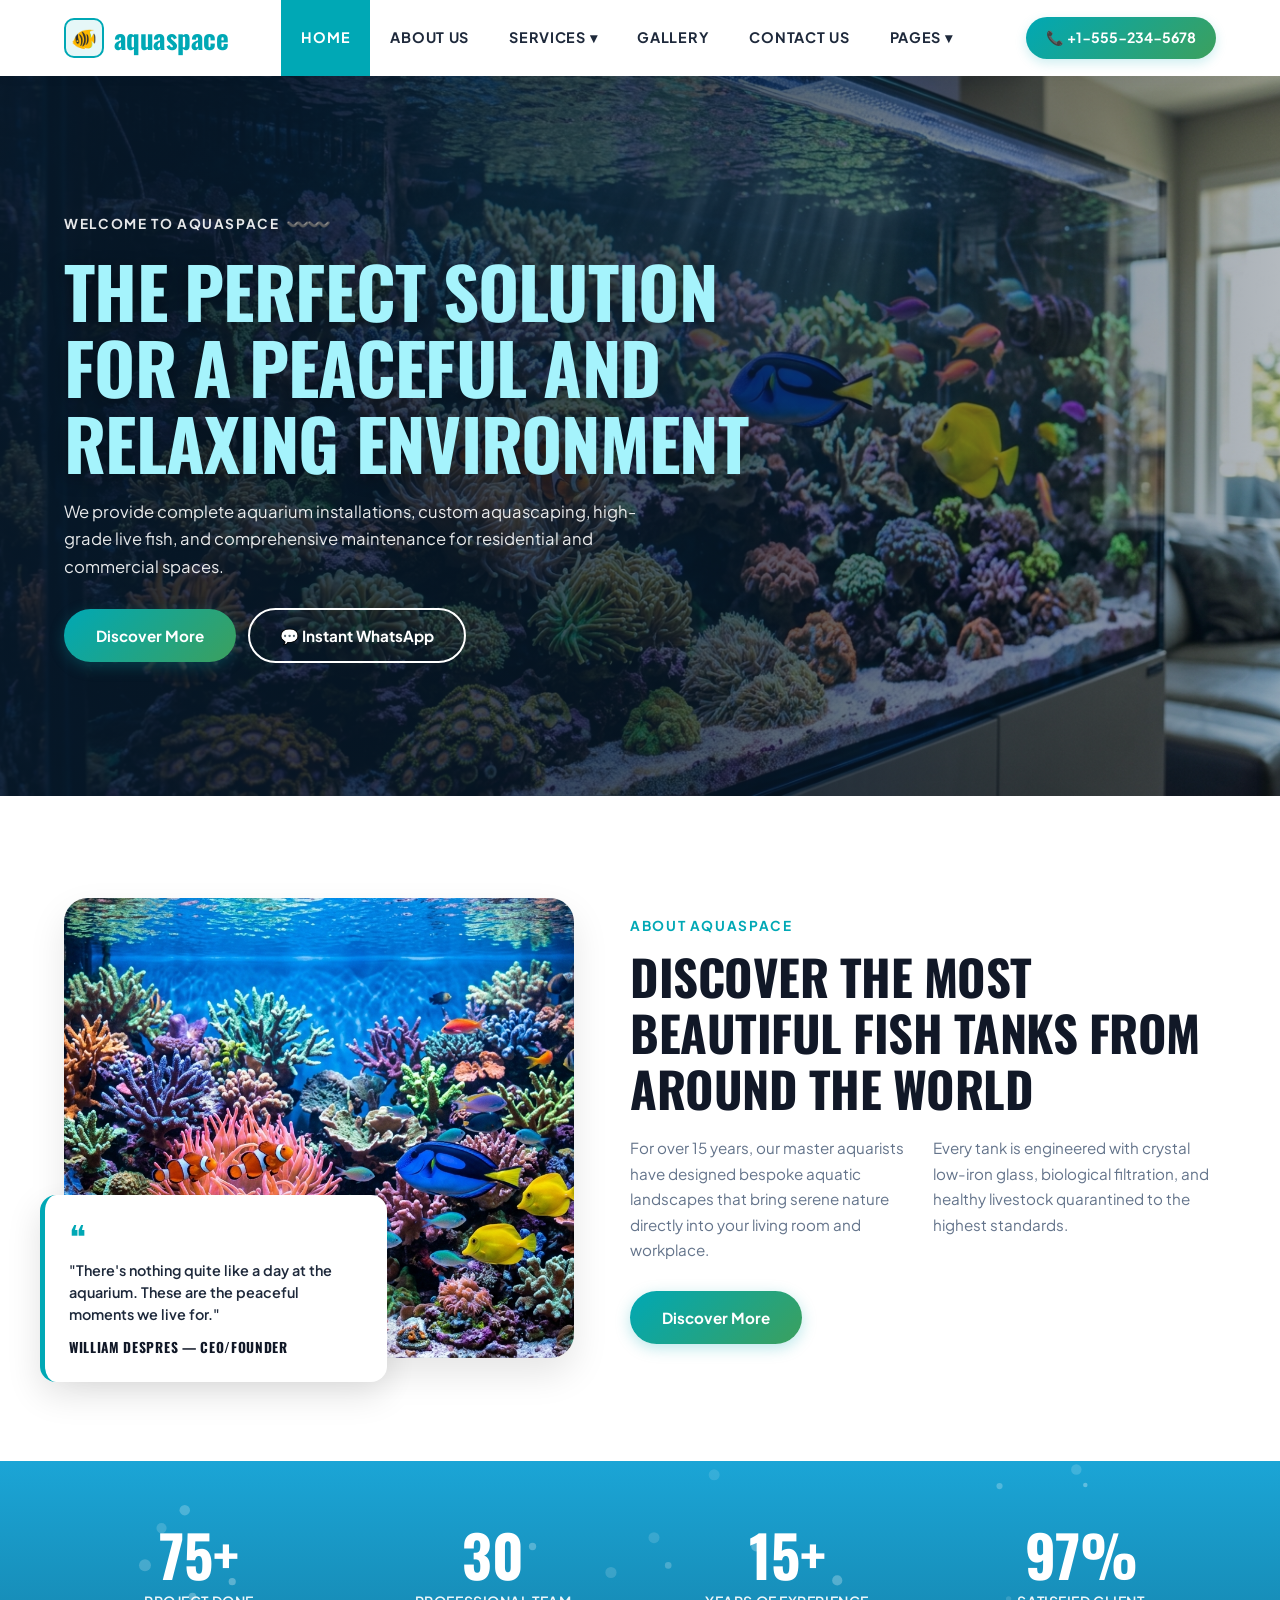
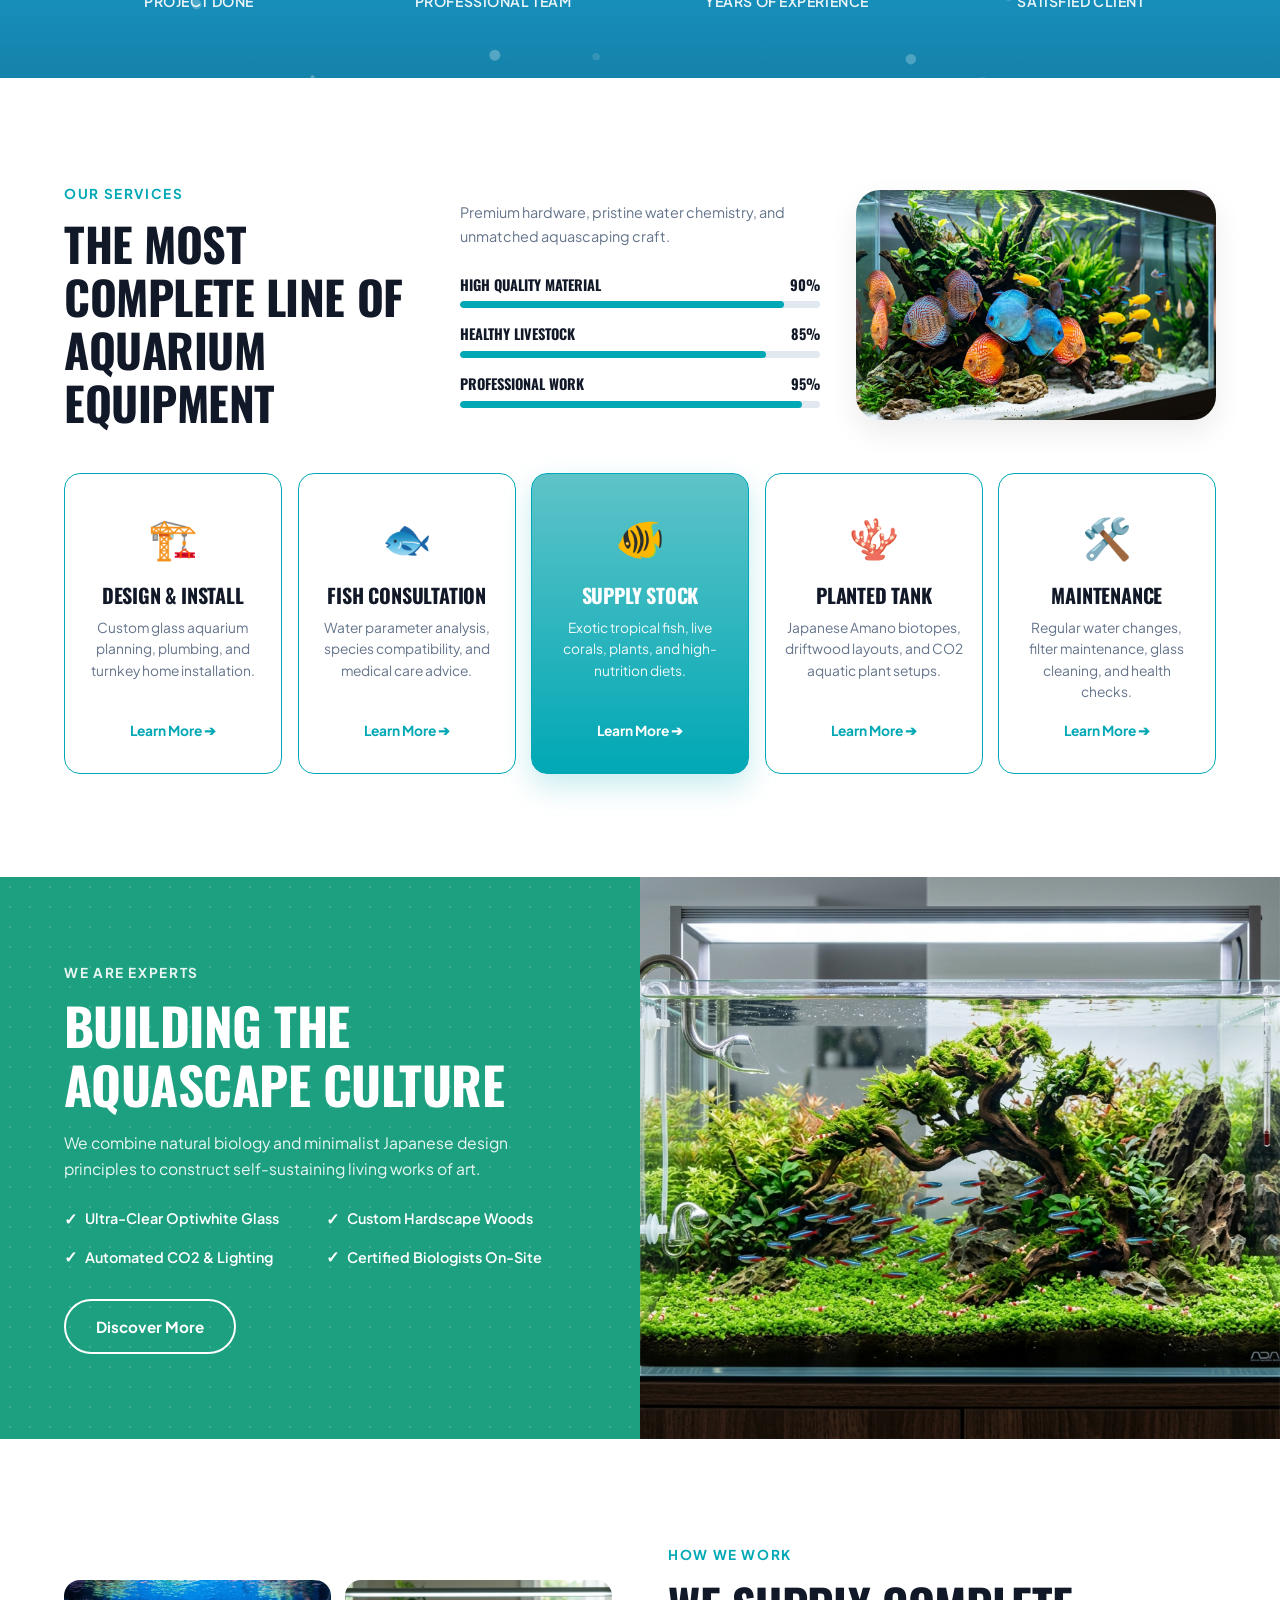
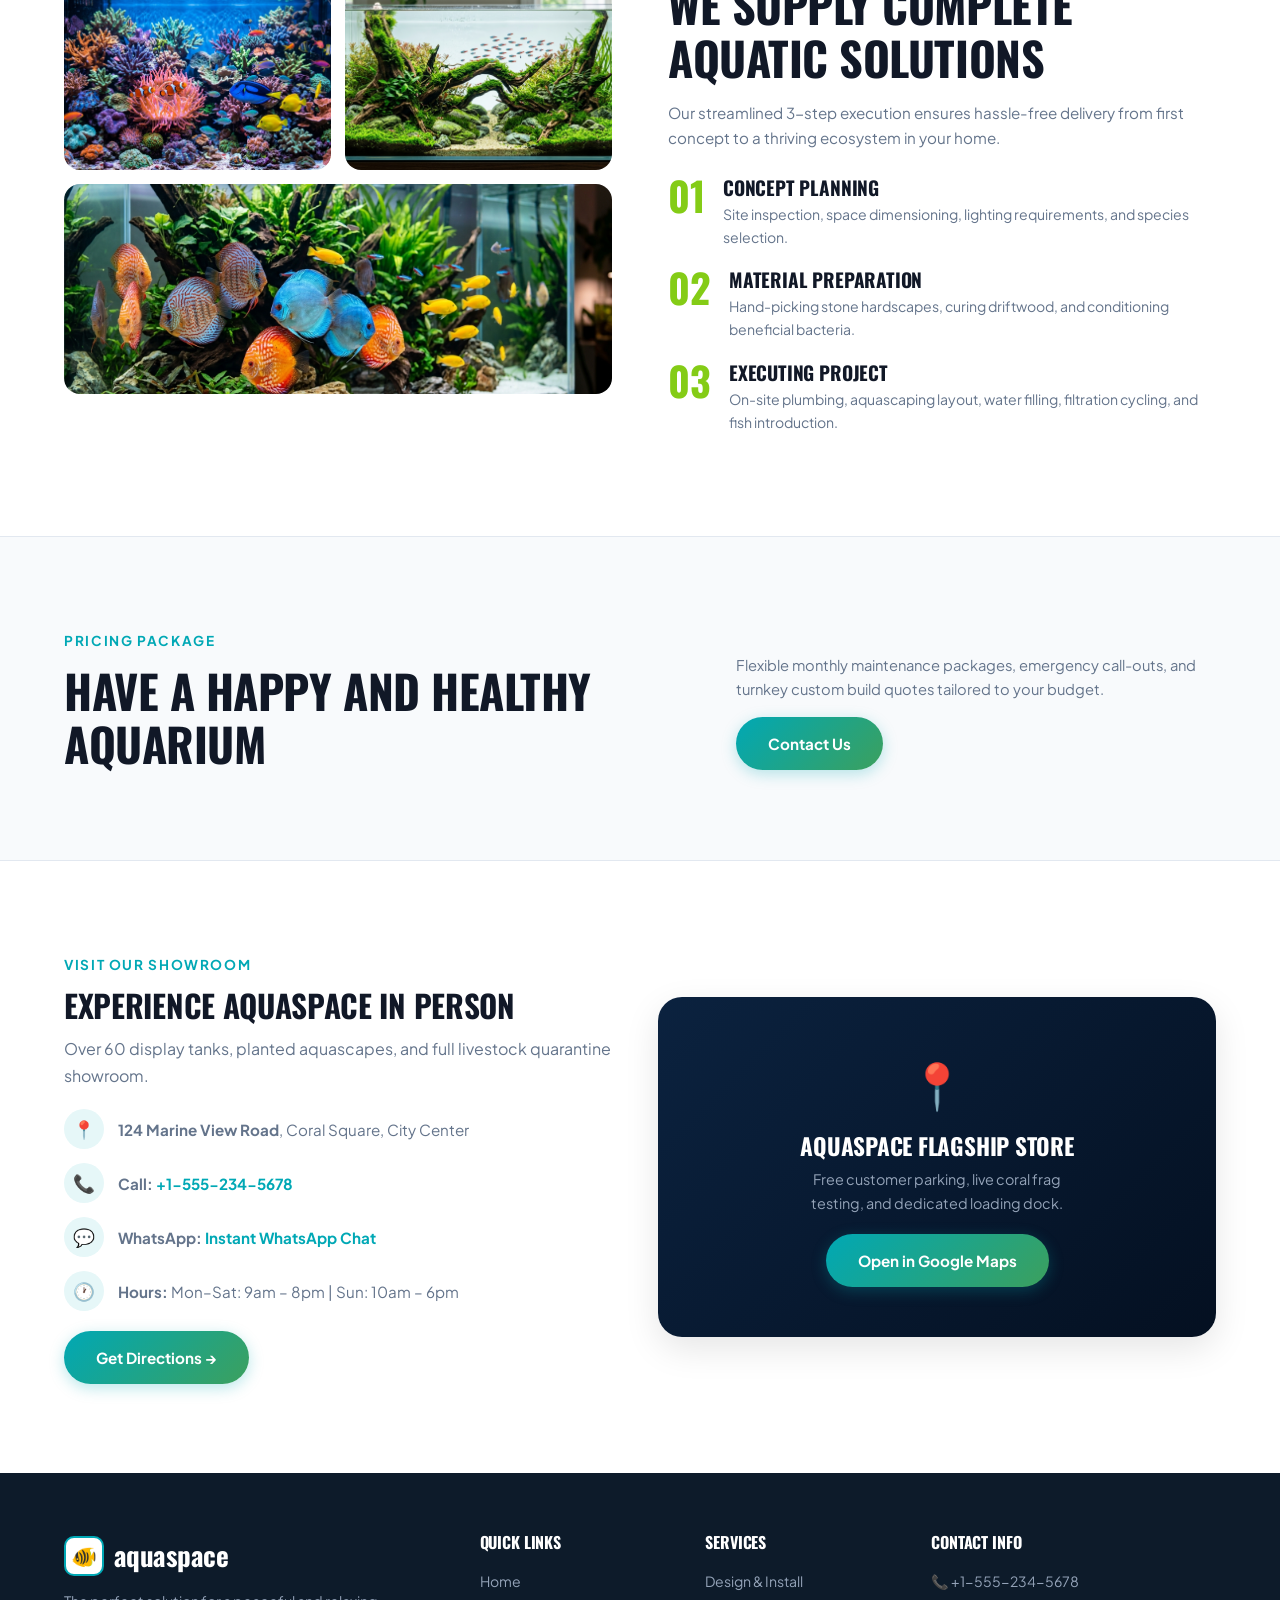
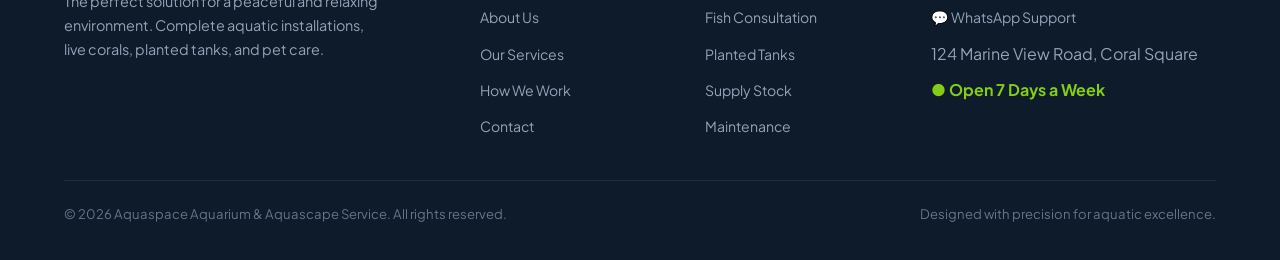
==== commit 530ca7ad: "Add integrated Elfsight WhatsApp Chat widget" ====
--- a/index.html
+++ b/index.html
@@ -996,11 +996,11 @@
       margin-bottom: 12px;
     }
 
-    /* Scroll To Top Button */
+    /* Scroll To Top Button (positioned so it does not overlap with WhatsApp widget) */
     .scroll-top-btn {
       position: fixed;
       bottom: 24px;
-      right: 20px;
+      left: 20px;
       width: 42px;
       height: 42px;
       border-radius: 50%;
@@ -1721,13 +1721,20 @@
     </div>
   </footer>
 
-  <!-- Scroll to Top Button -->
+  <!-- Scroll to Top Button (Left side to avoid WhatsApp widget collision) -->
   <button class="scroll-top-btn" id="scrollTopBtn" title="Scroll to top" aria-label="Scroll to top">
     ↑
   </button>
 
   <!-- ==========================================================================
-       11. INTERACTIVE JS ENGINE
+       11. ELFSIGHT WHATSAPP INTEGRATED CHAT WIDGET
+       ========================================================================== -->
+  <!-- Elfsight WhatsApp Chat | Untitled WhatsApp Chat -->
+  <script src="https://elfsightcdn.com/platform.js" async></script>
+  <div class="elfsight-app-8905bb16-d1dc-492b-b72f-e733ff28ba76" data-elfsight-app-lazy></div>
+
+  <!-- ==========================================================================
+       12. INTERACTIVE JS ENGINE
        ========================================================================== -->
   <script>
     (function () {
